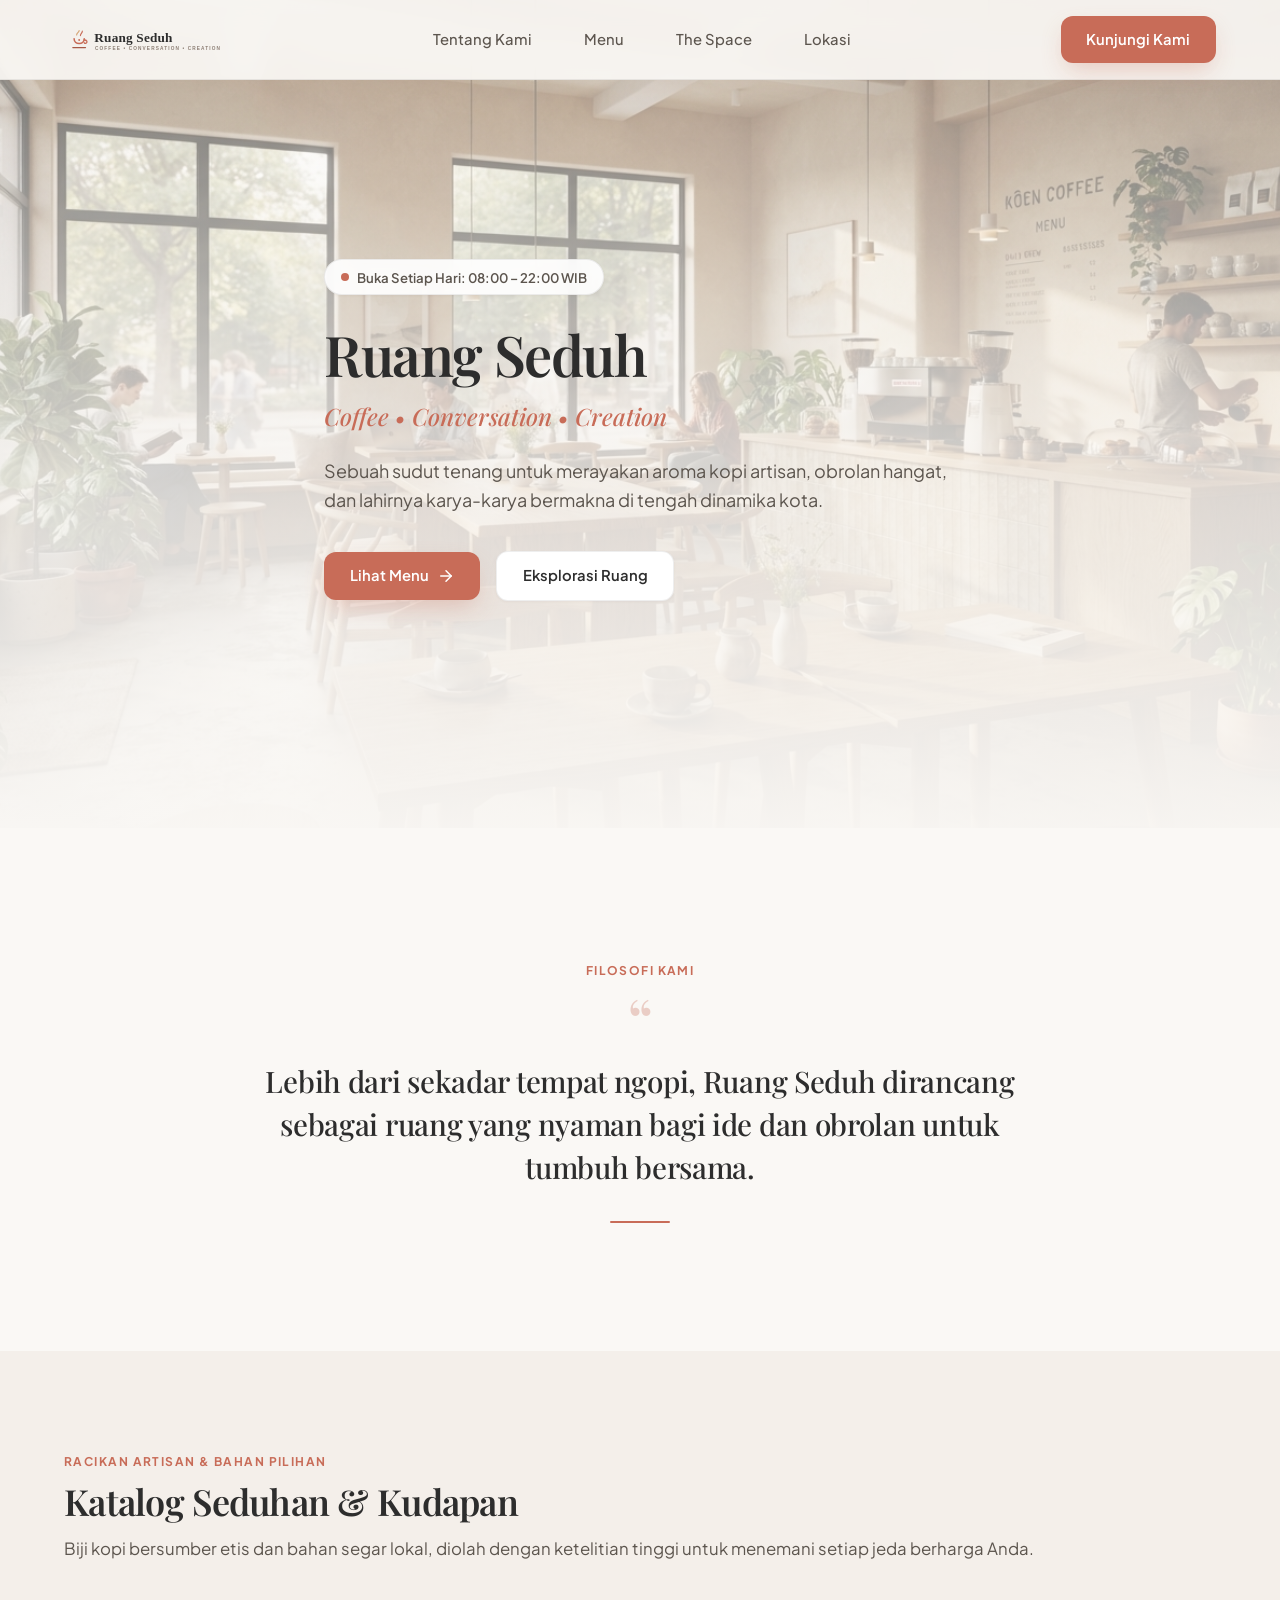
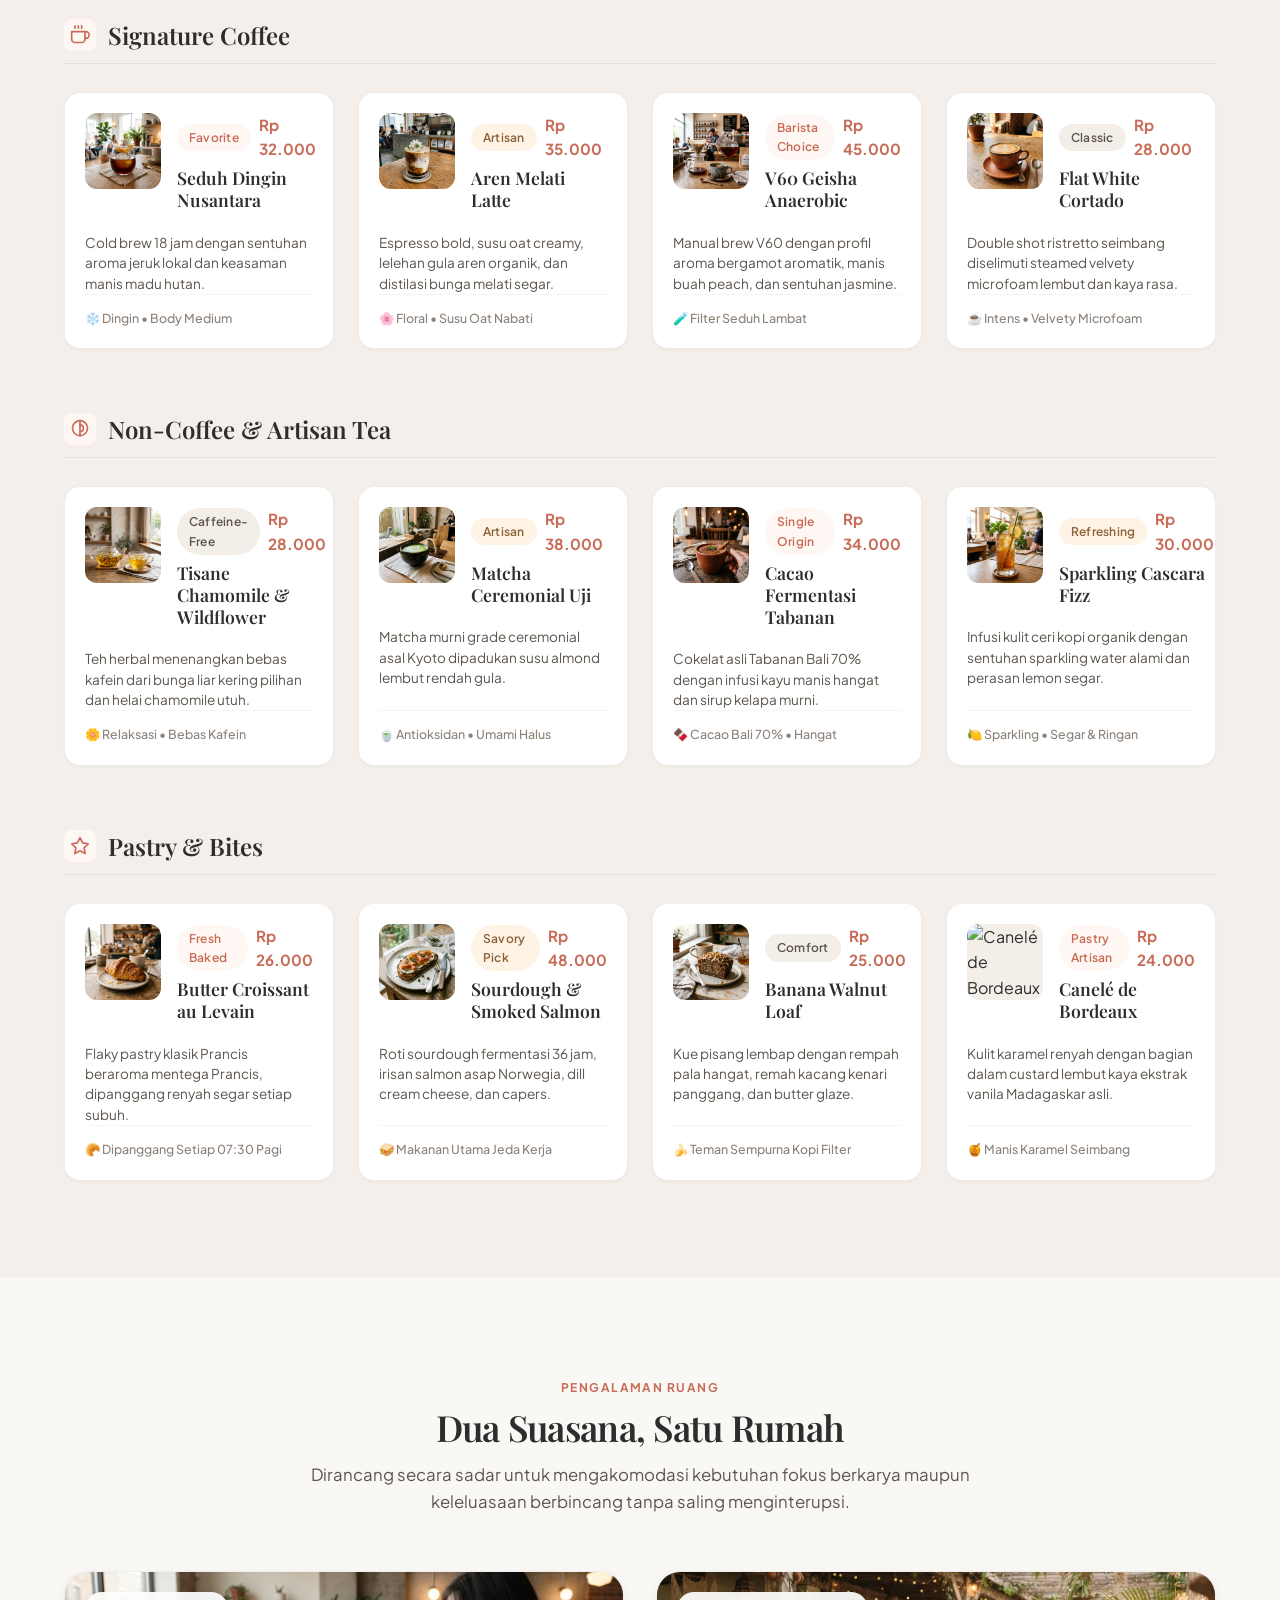
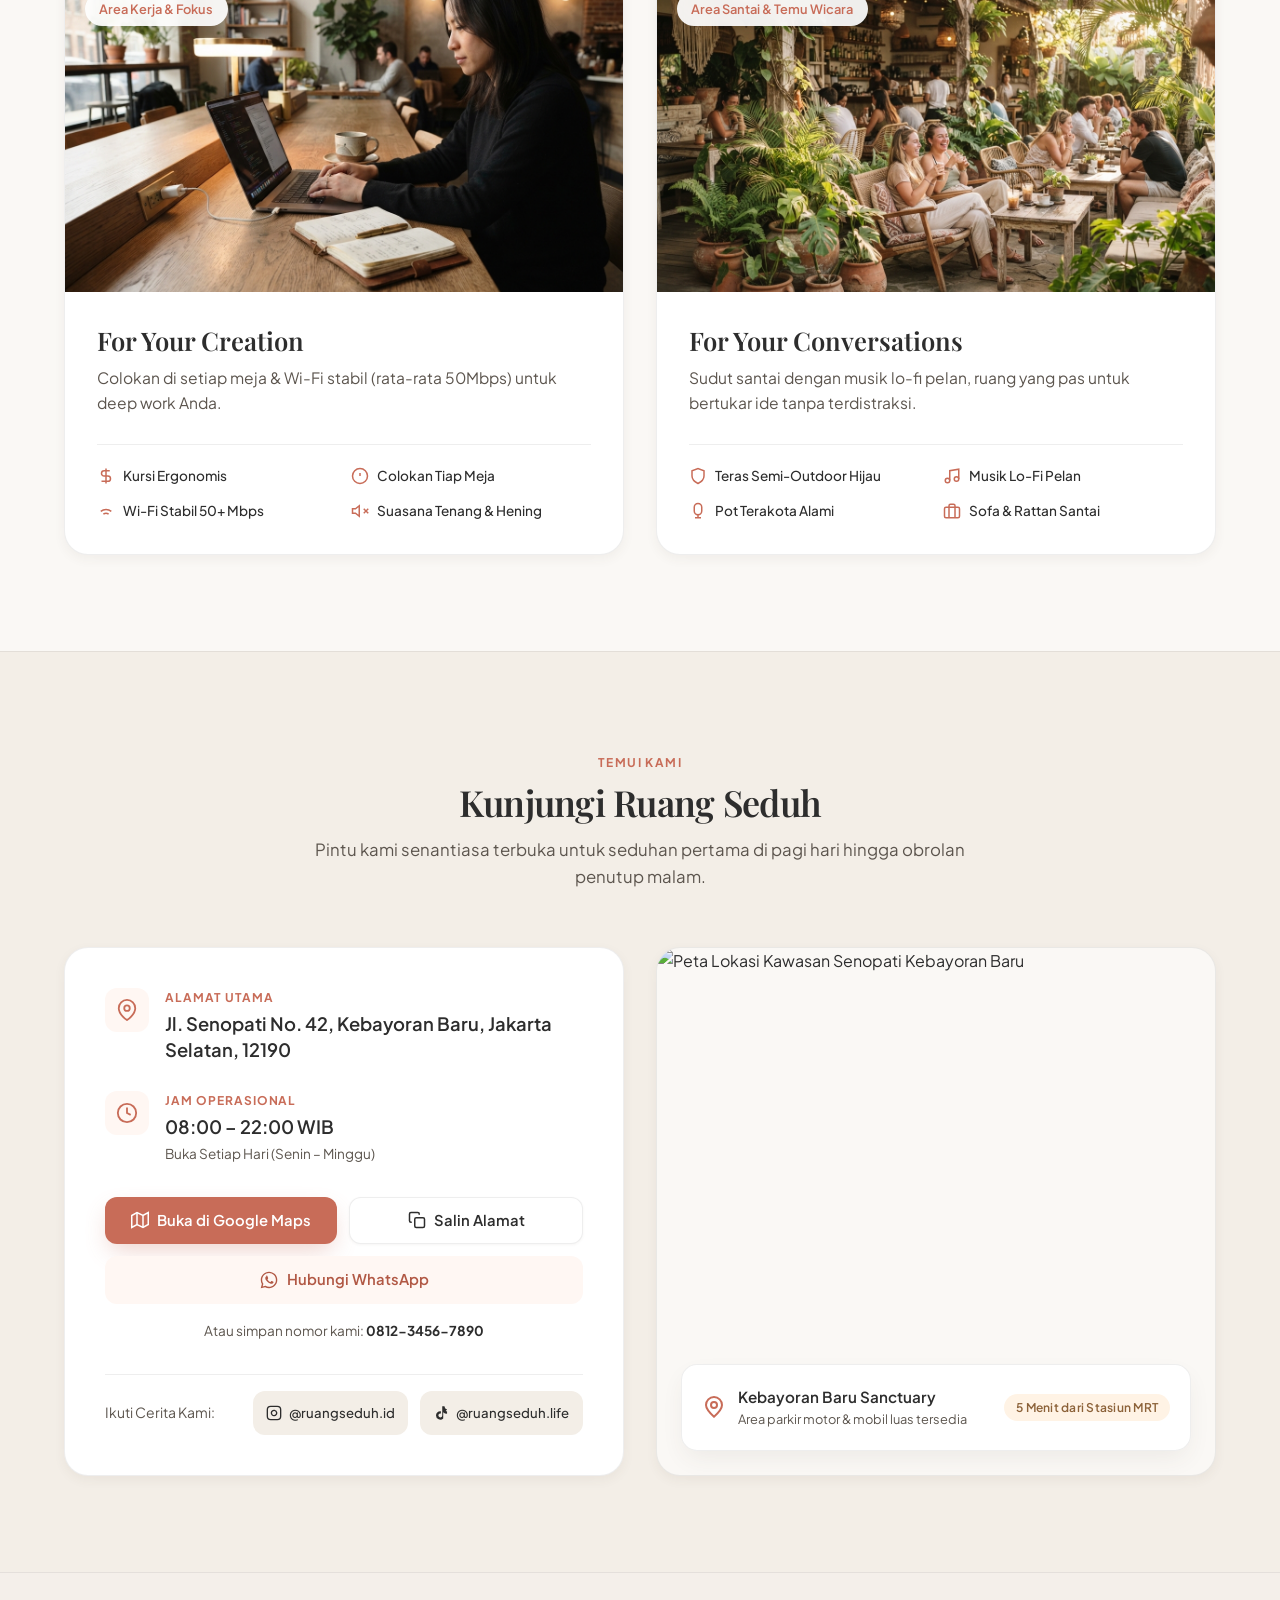
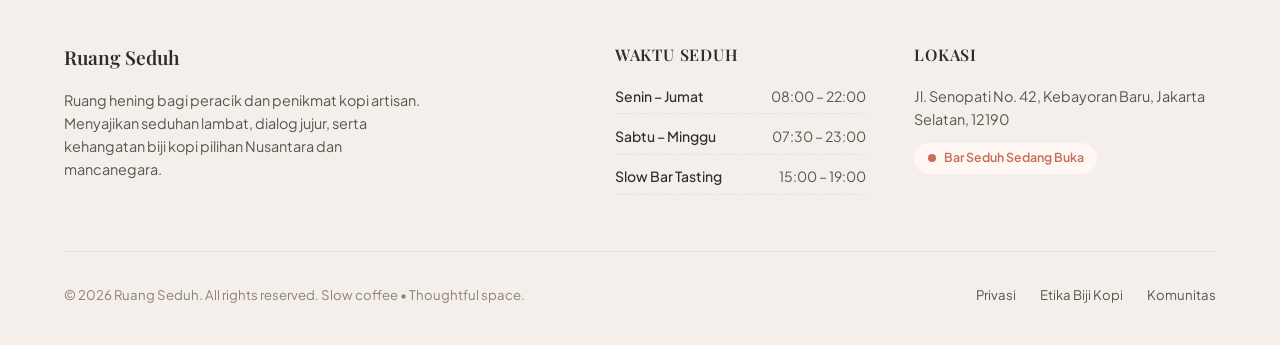
==== index.html @ a133e72d "feat: initial commit for Ruang Seduh landing page and design assets" ====
<!DOCTYPE html>
<html lang="id">
<head>
  <meta charset="UTF-8">
  <meta name="viewport" content="width=device-width, initial-scale=1.0">
  <title>Ruang Seduh — Coffee • Conversation • Creation</title>
  <meta name="description" content="Ruang Seduh — Sebuah sudut tenang di Senopati untuk merayakan aroma kopi artisan, obrolan hangat, dan lahirnya karya-karya bermakna.">
  
  <!-- Favicon / Brand Icon -->
  <link rel="icon" type="image/svg+xml" href="assets/images/logo.svg">

  <!-- Google Fonts: Playfair Display (Serif) & Plus Jakarta Sans (Sans-Serif) -->
  <link rel="preconnect" href="https://fonts.googleapis.com">
  <link rel="preconnect" href="https://fonts.gstatic.com" crossorigin>
  <link href="https://fonts.googleapis.com/css2?family=Playfair+Display:ital,wght@0,500;0,600;0,700;1,400;1,500&family=Plus+Jakarta+Sans:wght@400;500;600;700&display=swap" rel="stylesheet">

  <!-- Stylesheet -->
  <link rel="stylesheet" href="assets/css/style.css">
</head>
<body>

  <!-- =========================================================
       1. Smart Navigation (Hide-on-Scroll Header)
       ========================================================= -->
  <header class="smart-header" id="smart-header">
    <div class="container header-container">
      
      <!-- Brand Logo -->
      <a href="#hero" class="brand-link" aria-label="Ruang Seduh Home">
        <img src="assets/images/logo.svg" alt="Ruang Seduh Logo" class="brand-logo-img">
      </a>

      <!-- Desktop Navigation Links -->
      <nav class="nav-desktop" aria-label="Navigasi Utama">
        <a href="#tentang-kami" class="nav-link">Tentang Kami</a>
        <a href="#menu" class="nav-link">Menu</a>
        <a href="#the-space" class="nav-link">The Space</a>
        <a href="#lokasi-kontak" class="nav-link">Lokasi</a>
      </nav>

      <!-- Header CTA & Mobile Hamburger -->
      <div class="header-actions">
        <a href="#lokasi-kontak" class="btn btn-primary header-cta">Kunjungi Kami</a>
        <button class="hamburger-btn" id="hamburger-btn" aria-label="Buka Menu Navigasi" aria-expanded="false">
          <svg class="hamburger-icon" viewBox="0 0 24 24" fill="none" stroke="currentColor" stroke-width="2" stroke-linecap="round">
            <line x1="3" y1="6" x2="21" y2="6"></line>
            <line x1="3" y1="12" x2="21" y2="12"></line>
            <line x1="3" y1="18" x2="21" y2="18"></line>
          </svg>
        </button>
      </div>

    </div>

    <!-- Mobile Drawer Menu -->
    <div class="mobile-nav-drawer" id="mobile-nav-drawer">
      <a href="#tentang-kami" class="mobile-nav-link">Tentang Kami</a>
      <a href="#menu" class="mobile-nav-link">Menu Kami</a>
      <a href="#the-space" class="mobile-nav-link">The Space</a>
      <a href="#lokasi-kontak" class="mobile-nav-link">Lokasi & Kontak</a>
      <div style="padding-top: 0.5rem;">
        <a href="#menu" class="btn btn-primary" style="width: 100%;">Lihat Menu</a>
      </div>
    </div>
  </header>

  <main>
    <!-- =========================================================
         2. Hero Section (Ken Burns Zoom Visual & Call to Action)
         ========================================================= -->
    <section class="hero-section" id="hero">
      <div class="hero-background-wrapper">
        <img src="assets/images/hero-bg.png" alt="Interior hangat Ruang Seduh dengan meja kayu oak dan sinar matahari" class="hero-background-img">
      </div>
      <div class="hero-overlay"></div>

      <div class="container hero-content fade-in-on-scroll">
        <!-- Floating Live Status Badge -->
        <div class="hero-badge">
          <span class="pulse-dot"></span>
          <span>Buka Setiap Hari: 08:00 – 22:00 WIB</span>
        </div>

        <h1 class="hero-headline">Ruang Seduh</h1>
        <p class="hero-tagline">Coffee • Conversation • Creation</p>
        <p class="hero-description">
          Sebuah sudut tenang untuk merayakan aroma kopi artisan, obrolan hangat, dan lahirnya karya-karya bermakna di tengah dinamika kota.
        </p>

        <div class="hero-actions">
          <a href="#menu" class="btn btn-primary">
            <span>Lihat Menu</span>
            <svg width="18" height="18" viewBox="0 0 24 24" fill="none" stroke="currentColor" stroke-width="2" stroke-linecap="round" stroke-linejoin="round">
              <line x1="5" y1="12" x2="19" y2="12"></line>
              <polyline points="12 5 19 12 12 19"></polyline>
            </svg>
          </a>
          <a href="#the-space" class="btn btn-secondary">Eksplorasi Ruang</a>
        </div>
      </div>
    </section>

    <!-- =========================================================
         3. About Us Section (Minimalist Editorial Statement)
         ========================================================= -->
    <section class="section about-section" id="tentang-kami">
      <div class="container">
        <div class="about-card fade-in-on-scroll">
          <span class="text-overline">Filosofi Kami</span>
          <div class="quote-mark">“</div>
          <blockquote class="about-quote">
            Lebih dari sekadar tempat ngopi, Ruang Seduh dirancang sebagai ruang yang nyaman bagi ide dan obrolan untuk tumbuh bersama.
          </blockquote>
          <div class="about-divider"></div>
        </div>
      </div>
    </section>

    <!-- =========================================================
         4. Our Menu Section (3 Categories, Grid, Rounded Thumbnails)
         ========================================================= -->
    <section class="section section-dim" id="menu">
      <div class="container">
        
        <div class="section-header fade-in-on-scroll">
          <span class="text-overline">Racikan Artisan & Bahan Pilihan</span>
          <h2 class="section-title">Katalog Seduhan & Kudapan</h2>
          <p class="section-desc">
            Biji kopi bersumber etis dan bahan segar lokal, diolah dengan ketelitian tinggi untuk menemani setiap jeda berharga Anda.
          </p>
        </div>

        <div class="menu-categories">
          
          <!-- Category 1: Signature Coffee -->
          <div class="menu-category-group fade-in-on-scroll">
            <div class="category-header">
              <div class="category-icon">
                <svg width="20" height="20" viewBox="0 0 24 24" fill="none" stroke="currentColor" stroke-width="2" stroke-linecap="round" stroke-linejoin="round">
                  <path d="M18 8h1a4 4 0 0 1 0 8h-1"></path>
                  <path d="M2 8h16v9a4 4 0 0 1-4 4H6a4 4 0 0 1-4-4V8z"></path>
                  <line x1="6" y1="1" x2="6" y2="4"></line>
                  <line x1="10" y1="1" x2="10" y2="4"></line>
                  <line x1="14" y1="1" x2="14" y2="4"></line>
                </svg>
              </div>
              <h3 class="category-title">Signature Coffee</h3>
            </div>

            <div class="menu-grid">
              <!-- Item 1 -->
              <article class="menu-card">
                <div>
                  <div class="menu-card-top">
                    <div class="menu-thumb-wrapper">
                      <img src="assets/images/menu/cold-brew.jpg" alt="Seduh Dingin Nusantara" class="menu-thumb" loading="lazy">
                    </div>
                    <div class="menu-card-info">
                      <div class="menu-card-meta">
                        <span class="badge badge-terracotta">Favorite</span>
                        <span class="menu-price">Rp 32.000</span>
                      </div>
                      <h4 class="menu-item-name">Seduh Dingin Nusantara</h4>
                    </div>
                  </div>
                  <p class="menu-item-desc">
                    Cold brew 18 jam dengan sentuhan aroma jeruk lokal dan keasaman manis madu hutan.
                  </p>
                </div>
                <div class="menu-card-footer">
                  <span>❄️ Dingin • Body Medium</span>
                </div>
              </article>

              <!-- Item 2 -->
              <article class="menu-card">
                <div>
                  <div class="menu-card-top">
                    <div class="menu-thumb-wrapper">
                      <img src="assets/images/menu/aren-latte.jpg" alt="Aren Melati Latte" class="menu-thumb" loading="lazy">
                    </div>
                    <div class="menu-card-info">
                      <div class="menu-card-meta">
                        <span class="badge badge-amber">Artisan</span>
                        <span class="menu-price">Rp 35.000</span>
                      </div>
                      <h4 class="menu-item-name">Aren Melati Latte</h4>
                    </div>
                  </div>
                  <p class="menu-item-desc">
                    Espresso bold, susu oat creamy, lelehan gula aren organik, dan distilasi bunga melati segar.
                  </p>
                </div>
                <div class="menu-card-footer">
                  <span>🌸 Floral • Susu Oat Nabati</span>
                </div>
              </article>

              <!-- Item 3 -->
              <article class="menu-card">
                <div>
                  <div class="menu-card-top">
                    <div class="menu-thumb-wrapper">
                      <img src="assets/images/menu/v60-geisha.jpg" alt="V60 Geisha Anaerobic" class="menu-thumb" loading="lazy">
                    </div>
                    <div class="menu-card-info">
                      <div class="menu-card-meta">
                        <span class="badge badge-terracotta">Barista Choice</span>
                        <span class="menu-price">Rp 45.000</span>
                      </div>
                      <h4 class="menu-item-name">V60 Geisha Anaerobic</h4>
                    </div>
                  </div>
                  <p class="menu-item-desc">
                    Manual brew V60 dengan profil aroma bergamot aromatik, manis buah peach, dan sentuhan jasmine.
                  </p>
                </div>
                <div class="menu-card-footer">
                  <span>🧪 Filter Seduh Lambat</span>
                </div>
              </article>

              <!-- Item 4 -->
              <article class="menu-card">
                <div>
                  <div class="menu-card-top">
                    <div class="menu-thumb-wrapper">
                      <img src="assets/images/menu/flat-white.jpg" alt="Flat White Cortado" class="menu-thumb" loading="lazy">
                    </div>
                    <div class="menu-card-info">
                      <div class="menu-card-meta">
                        <span class="badge badge-neutral">Classic</span>
                        <span class="menu-price">Rp 28.000</span>
                      </div>
                      <h4 class="menu-item-name">Flat White Cortado</h4>
                    </div>
                  </div>
                  <p class="menu-item-desc">
                    Double shot ristretto seimbang diselimuti steamed velvety microfoam lembut dan kaya rasa.
                  </p>
                </div>
                <div class="menu-card-footer">
                  <span>☕ Intens • Velvety Microfoam</span>
                </div>
              </article>
            </div>
          </div>

          <!-- Category 2: Non-Coffee & Artisan Tea -->
          <div class="menu-category-group fade-in-on-scroll">
            <div class="category-header">
              <div class="category-icon">
                <svg width="20" height="20" viewBox="0 0 24 24" fill="none" stroke="currentColor" stroke-width="2" stroke-linecap="round" stroke-linejoin="round">
                  <path d="M12 2a9 9 0 0 1 9 9c0 4.97-4.03 9-9 9a9 9 0 0 1-9-9c0-4.97 4.03-9 9-9z"></path>
                  <path d="M12 2v18"></path>
                  <path d="M12 7c2.5 0 4 1.5 4 4s-1.5 4-4 4"></path>
                </svg>
              </div>
              <h3 class="category-title">Non-Coffee &amp; Artisan Tea</h3>
            </div>

            <div class="menu-grid">
              <!-- Item 1 -->
              <article class="menu-card">
                <div>
                  <div class="menu-card-top">
                    <div class="menu-thumb-wrapper">
                      <img src="assets/images/menu/chamomile-tea.jpg" alt="Tisane Chamomile & Wildflower" class="menu-thumb" loading="lazy">
                    </div>
                    <div class="menu-card-info">
                      <div class="menu-card-meta">
                        <span class="badge badge-neutral">Caffeine-Free</span>
                        <span class="menu-price">Rp 28.000</span>
                      </div>
                      <h4 class="menu-item-name">Tisane Chamomile &amp; Wildflower</h4>
                    </div>
                  </div>
                  <p class="menu-item-desc">
                    Teh herbal menenangkan bebas kafein dari bunga liar kering pilihan dan helai chamomile utuh.
                  </p>
                </div>
                <div class="menu-card-footer">
                  <span>🌼 Relaksasi • Bebas Kafein</span>
                </div>
              </article>

              <!-- Item 2 -->
              <article class="menu-card">
                <div>
                  <div class="menu-card-top">
                    <div class="menu-thumb-wrapper">
                      <img src="assets/images/menu/matcha-uji.jpg" alt="Matcha Ceremonial Uji" class="menu-thumb" loading="lazy">
                    </div>
                    <div class="menu-card-info">
                      <div class="menu-card-meta">
                        <span class="badge badge-amber">Artisan</span>
                        <span class="menu-price">Rp 38.000</span>
                      </div>
                      <h4 class="menu-item-name">Matcha Ceremonial Uji</h4>
                    </div>
                  </div>
                  <p class="menu-item-desc">
                    Matcha murni grade ceremonial asal Kyoto dipadukan susu almond lembut rendah gula.
                  </p>
                </div>
                <div class="menu-card-footer">
                  <span>🍵 Antioksidan • Umami Halus</span>
                </div>
              </article>

              <!-- Item 3 -->
              <article class="menu-card">
                <div>
                  <div class="menu-card-top">
                    <div class="menu-thumb-wrapper">
                      <img src="assets/images/menu/cacao-tabanan.jpg" alt="Cacao Fermentasi Tabanan" class="menu-thumb" loading="lazy">
                    </div>
                    <div class="menu-card-info">
                      <div class="menu-card-meta">
                        <span class="badge badge-terracotta">Single Origin</span>
                        <span class="menu-price">Rp 34.000</span>
                      </div>
                      <h4 class="menu-item-name">Cacao Fermentasi Tabanan</h4>
                    </div>
                  </div>
                  <p class="menu-item-desc">
                    Cokelat asli Tabanan Bali 70% dengan infusi kayu manis hangat dan sirup kelapa murni.
                  </p>
                </div>
                <div class="menu-card-footer">
                  <span>🍫 Cacao Bali 70% • Hangat</span>
                </div>
              </article>

              <!-- Item 4 -->
              <article class="menu-card">
                <div>
                  <div class="menu-card-top">
                    <div class="menu-thumb-wrapper">
                      <img src="assets/images/menu/cascara-fizz.jpg" alt="Sparkling Cascara Fizz" class="menu-thumb" loading="lazy">
                    </div>
                    <div class="menu-card-info">
                      <div class="menu-card-meta">
                        <span class="badge badge-amber">Refreshing</span>
                        <span class="menu-price">Rp 30.000</span>
                      </div>
                      <h4 class="menu-item-name">Sparkling Cascara Fizz</h4>
                    </div>
                  </div>
                  <p class="menu-item-desc">
                    Infusi kulit ceri kopi organik dengan sentuhan sparkling water alami dan perasan lemon segar.
                  </p>
                </div>
                <div class="menu-card-footer">
                  <span>🍋 Sparkling • Segar & Ringan</span>
                </div>
              </article>
            </div>
          </div>

          <!-- Category 3: Pastry & Bites -->
          <div class="menu-category-group fade-in-on-scroll">
            <div class="category-header">
              <div class="category-icon">
                <svg width="20" height="20" viewBox="0 0 24 24" fill="none" stroke="currentColor" stroke-width="2" stroke-linecap="round" stroke-linejoin="round">
                  <path d="M12 2l3.09 6.26L22 9.27l-5 4.87 1.18 6.88L12 17.77l-6.18 3.25L7 14.14 2 9.27l6.91-1.01L12 2z"></path>
                </svg>
              </div>
              <h3 class="category-title">Pastry &amp; Bites</h3>
            </div>

            <div class="menu-grid">
              <!-- Item 1 -->
              <article class="menu-card">
                <div>
                  <div class="menu-card-top">
                    <div class="menu-thumb-wrapper">
                      <img src="assets/images/menu/croissant.jpg" alt="Butter Croissant au Levain" class="menu-thumb" loading="lazy">
                    </div>
                    <div class="menu-card-info">
                      <div class="menu-card-meta">
                        <span class="badge badge-terracotta">Fresh Baked</span>
                        <span class="menu-price">Rp 26.000</span>
                      </div>
                      <h4 class="menu-item-name">Butter Croissant au Levain</h4>
                    </div>
                  </div>
                  <p class="menu-item-desc">
                    Flaky pastry klasik Prancis beraroma mentega Prancis, dipanggang renyah segar setiap subuh.
                  </p>
                </div>
                <div class="menu-card-footer">
                  <span>🥐 Dipanggang Setiap 07:30 Pagi</span>
                </div>
              </article>

              <!-- Item 2 -->
              <article class="menu-card">
                <div>
                  <div class="menu-card-top">
                    <div class="menu-thumb-wrapper">
                      <img src="assets/images/menu/sourdough-salmon.jpg" alt="Sourdough & Smoked Salmon" class="menu-thumb" loading="lazy">
                    </div>
                    <div class="menu-card-info">
                      <div class="menu-card-meta">
                        <span class="badge badge-amber">Savory Pick</span>
                        <span class="menu-price">Rp 48.000</span>
                      </div>
                      <h4 class="menu-item-name">Sourdough &amp; Smoked Salmon</h4>
                    </div>
                  </div>
                  <p class="menu-item-desc">
                    Roti sourdough fermentasi 36 jam, irisan salmon asap Norwegia, dill cream cheese, dan capers.
                  </p>
                </div>
                <div class="menu-card-footer">
                  <span>🥪 Makanan Utama Jeda Kerja</span>
                </div>
              </article>

              <!-- Item 3 -->
              <article class="menu-card">
                <div>
                  <div class="menu-card-top">
                    <div class="menu-thumb-wrapper">
                      <img src="assets/images/menu/banana-loaf.jpg" alt="Banana Walnut Loaf" class="menu-thumb" loading="lazy">
                    </div>
                    <div class="menu-card-info">
                      <div class="menu-card-meta">
                        <span class="badge badge-neutral">Comfort</span>
                        <span class="menu-price">Rp 25.000</span>
                      </div>
                      <h4 class="menu-item-name">Banana Walnut Loaf</h4>
                    </div>
                  </div>
                  <p class="menu-item-desc">
                    Kue pisang lembap dengan rempah pala hangat, remah kacang kenari panggang, dan butter glaze.
                  </p>
                </div>
                <div class="menu-card-footer">
                  <span>🍌 Teman Sempurna Kopi Filter</span>
                </div>
              </article>

              <!-- Item 4 (Internet image via link as instructed) -->
              <article class="menu-card">
                <div>
                  <div class="menu-card-top">
                    <div class="menu-thumb-wrapper">
                      <img src="https://images.unsplash.com/photo-1509440159596-0249088772ff?auto=format&fit=crop&w=300&q=80" alt="Canelé de Bordeaux" class="menu-thumb" loading="lazy">
                    </div>
                    <div class="menu-card-info">
                      <div class="menu-card-meta">
                        <span class="badge badge-terracotta">Pastry Artisan</span>
                        <span class="menu-price">Rp 24.000</span>
                      </div>
                      <h4 class="menu-item-name">Canelé de Bordeaux</h4>
                    </div>
                  </div>
                  <p class="menu-item-desc">
                    Kulit karamel renyah dengan bagian dalam custard lembut kaya ekstrak vanila Madagaskar asli.
                  </p>
                </div>
                <div class="menu-card-footer">
                  <span>🍯 Manis Karamel Seimbang</span>
                </div>
              </article>
            </div>
          </div>

        </div>
      </div>
    </section>

    <!-- =========================================================
         5. The Space Section (2-Column Experience Grid)
         ========================================================= -->
    <section class="section" id="the-space">
      <div class="container">
        
        <div class="section-header text-center fade-in-on-scroll">
          <span class="text-overline">Pengalaman Ruang</span>
          <h2 class="section-title">Dua Suasana, Satu Rumah</h2>
          <p class="section-desc">
            Dirancang secara sadar untuk mengakomodasi kebutuhan fokus berkarya maupun keleluasaan berbincang tanpa saling menginterupsi.
          </p>
        </div>

        <div class="space-grid">
          
          <!-- Column 1: For Your Creation -->
          <article class="space-card fade-in-on-scroll">
            <div class="space-image-wrapper">
              <img src="assets/images/space-creation.png" alt="Area kerja tenang Ruang Seduh dengan meja kayu oak dan colokan listrik" class="space-img" loading="lazy">
              <span class="space-badge">Area Kerja &amp; Fokus</span>
            </div>
            <div class="space-body">
              <div>
                <h3 class="space-title">For Your Creation</h3>
                <p class="space-text">
                  Colokan di setiap meja &amp; Wi-Fi stabil (rata-rata 50Mbps) untuk deep work Anda.
                </p>
              </div>
              <div class="space-features">
                <div class="feature-item">
                  <svg class="feature-icon" width="18" height="18" viewBox="0 0 24 24" fill="none" stroke="currentColor" stroke-width="2">
                    <path d="M12 2v20M17 5H9.5a3.5 3.5 0 0 0 0 7h5a3.5 3.5 0 0 1 0 7H6"></path>
                  </svg>
                  <span>Kursi Ergonomis</span>
                </div>
                <div class="feature-item">
                  <svg class="feature-icon" width="18" height="18" viewBox="0 0 24 24" fill="none" stroke="currentColor" stroke-width="2">
                    <circle cx="12" cy="12" r="10"></circle>
                    <line x1="12" y1="8" x2="12" y2="12"></line>
                    <line x1="12" y1="16" x2="12.01" y2="16"></line>
                  </svg>
                  <span>Colokan Tiap Meja</span>
                </div>
                <div class="feature-item">
                  <svg class="feature-icon" width="18" height="18" viewBox="0 0 24 24" fill="none" stroke="currentColor" stroke-width="2">
                    <path d="M5 12.55a11 11 0 0 1 14.08 0"></path>
                    <path d="M8.53 16.11a6 6 0 0 1 6.95 0"></path>
                    <line x1="12" y1="20" x2="12.01" y2="20"></line>
                  </svg>
                  <span>Wi-Fi Stabil 50+ Mbps</span>
                </div>
                <div class="feature-item">
                  <svg class="feature-icon" width="18" height="18" viewBox="0 0 24 24" fill="none" stroke="currentColor" stroke-width="2">
                    <polygon points="11 5 6 9 2 9 2 15 6 15 11 19 11 5"></polygon>
                    <line x1="23" y1="9" x2="17" y2="15"></line>
                    <line x1="17" y1="9" x2="23" y2="15"></line>
                  </svg>
                  <span>Suasana Tenang &amp; Hening</span>
                </div>
              </div>
            </div>
          </article>

          <!-- Column 2: For Your Conversations -->
          <article class="space-card fade-in-on-scroll">
            <div class="space-image-wrapper">
              <img src="assets/images/space-conversation.png" alt="Teras semi-outdoor dengan tanaman tropis dan pot terakota" class="space-img" loading="lazy">
              <span class="space-badge">Area Santai &amp; Temu Wicara</span>
            </div>
            <div class="space-body">
              <div>
                <h3 class="space-title">For Your Conversations</h3>
                <p class="space-text">
                  Sudut santai dengan musik lo-fi pelan, ruang yang pas untuk bertukar ide tanpa terdistraksi.
                </p>
              </div>
              <div class="space-features">
                <div class="feature-item">
                  <svg class="feature-icon" width="18" height="18" viewBox="0 0 24 24" fill="none" stroke="currentColor" stroke-width="2">
                    <path d="M12 22s8-4 8-10V5l-8-3-8 3v7c0 6 8 10 8 10z"></path>
                  </svg>
                  <span>Teras Semi-Outdoor Hijau</span>
                </div>
                <div class="feature-item">
                  <svg class="feature-icon" width="18" height="18" viewBox="0 0 24 24" fill="none" stroke="currentColor" stroke-width="2">
                    <path d="M9 18V5l12-2v13"></path>
                    <circle cx="6" cy="18" r="3"></circle>
                    <circle cx="18" cy="16" r="3"></circle>
                  </svg>
                  <span>Musik Lo-Fi Pelan</span>
                </div>
                <div class="feature-item">
                  <svg class="feature-icon" width="18" height="18" viewBox="0 0 24 24" fill="none" stroke="currentColor" stroke-width="2">
                    <path d="M12 2a5 5 0 0 1 5 5v5a5 5 0 0 1-10 0V7a5 5 0 0 1 5-5z"></path>
                    <line x1="8" y1="21" x2="16" y2="21"></line>
                    <line x1="12" y1="17" x2="12" y2="21"></line>
                  </svg>
                  <span>Pot Terakota Alami</span>
                </div>
                <div class="feature-item">
                  <svg class="feature-icon" width="18" height="18" viewBox="0 0 24 24" fill="none" stroke="currentColor" stroke-width="2">
                    <rect x="2" y="7" width="20" height="14" rx="2" ry="2"></rect>
                    <path d="M16 21V5a2 2 0 0 0-2-2h-4a2 2 0 0 0-2 2v16"></path>
                  </svg>
                  <span>Sofa &amp; Rattan Santai</span>
                </div>
              </div>
            </div>
          </article>

        </div>
      </div>
    </section>

    <!-- =========================================================
         6. Footer: Location & Contact Section (#lokasi-kontak)
         ========================================================= -->
    <section class="section location-section" id="lokasi-kontak">
      <div class="container">
        
        <div class="section-header text-center fade-in-on-scroll">
          <span class="text-overline">Temui Kami</span>
          <h2 class="section-title">Kunjungi Ruang Seduh</h2>
          <p class="section-desc">
            Pintu kami senantiasa terbuka untuk seduhan pertama di pagi hari hingga obrolan penutup malam.
          </p>
        </div>

        <div class="location-grid fade-in-on-scroll">
          
          <!-- Information & Interactive Action Buttons Card -->
          <div class="info-card">
            
            <div class="info-details">
              <!-- Address -->
              <div class="info-row">
                <div class="info-icon-box">
                  <svg width="22" height="22" viewBox="0 0 24 24" fill="none" stroke="currentColor" stroke-width="2">
                    <path d="M21 10c0 7-9 13-9 13s-9-6-9-13a9 9 0 0 1 18 0z"></path>
                    <circle cx="12" cy="10" r="3"></circle>
                  </svg>
                </div>
                <div>
                  <p class="info-label">Alamat Utama</p>
                  <p class="info-value-title" id="store-address">
                    Jl. Senopati No. 42, Kebayoran Baru, Jakarta Selatan, 12190
                  </p>
                </div>
              </div>

              <!-- Opening Hours -->
              <div class="info-row">
                <div class="info-icon-box">
                  <svg width="22" height="22" viewBox="0 0 24 24" fill="none" stroke="currentColor" stroke-width="2">
                    <circle cx="12" cy="12" r="10"></circle>
                    <polyline points="12 6 12 12 16 14"></polyline>
                  </svg>
                </div>
                <div>
                  <p class="info-label">Jam Operasional</p>
                  <p class="info-value-title">08:00 – 22:00 WIB</p>
                  <p style="font-size: 0.85rem; color: var(--text-muted); margin-top: 0.2rem;">Buka Setiap Hari (Senin – Minggu)</p>
                </div>
              </div>
            </div>

            <!-- Action Buttons Required by PRD -->
            <div class="info-actions">
              <div class="actions-row">
                <!-- Button 1: Buka di Google Maps -->
                <a href="https://maps.google.com/?q=Jl.+Senopati+No.+42,+Kebayoran+Baru,+Jakarta+Selatan" target="_blank" rel="noopener noreferrer" class="btn btn-primary" id="btn-google-maps">
                  <svg width="18" height="18" viewBox="0 0 24 24" fill="none" stroke="currentColor" stroke-width="2">
                    <polygon points="1 6 1 22 8 18 16 22 23 18 23 2 16 6 8 2 1 6"></polygon>
                    <line x1="8" y1="2" x2="8" y2="18"></line>
                    <line x1="16" y1="6" x2="16" y2="22"></line>
                  </svg>
                  <span>Buka di Google Maps</span>
                </a>

                <!-- Button 3: Salin Alamat with Toast -->
                <button type="button" class="btn btn-secondary" id="btn-copy-address">
                  <svg width="18" height="18" viewBox="0 0 24 24" fill="none" stroke="currentColor" stroke-width="2">
                    <rect x="9" y="9" width="13" height="13" rx="2" ry="2"></rect>
                    <path d="M5 15H4a2 2 0 0 1-2-2V4a2 2 0 0 1 2-2h9a2 2 0 0 1 2 2v1"></path>
                  </svg>
                  <span>Salin Alamat</span>
                </button>
              </div>

              <!-- Button 2: Hubungi WhatsApp -->
              <a href="https://wa.me/6281234567890?text=Halo%20Ruang%20Seduh,%20saya%20ingin%20bertanya%20seputar%20tempat%20dan%20menu" target="_blank" rel="noopener noreferrer" class="btn btn-soft" id="btn-whatsapp">
                <svg width="20" height="20" viewBox="0 0 24 24" fill="currentColor">
                  <path d="M12.04 2C6.58 2 2.13 6.45 2.13 11.91C2.13 13.66 2.59 15.36 3.45 16.86L2.05 22L7.3 20.62C8.75 21.41 10.38 21.83 12.04 21.83C17.5 21.83 21.95 17.38 21.95 11.92C21.95 9.27 20.92 6.78 19.05 4.91C17.18 3.03 14.69 2 12.04 2M12.05 3.67C14.25 3.67 16.31 4.53 17.87 6.09C19.42 7.65 20.28 9.72 20.28 11.92C20.28 16.46 16.58 20.15 12.04 20.15C10.56 20.15 9.11 19.76 7.85 19L7.55 18.83L4.43 19.65L5.26 16.61L5.06 16.29C4.24 15 3.8 13.47 3.8 11.91C3.81 7.37 7.5 3.67 12.05 3.67M9.06 7.42C8.9 7.42 8.64 7.48 8.42 7.72C8.2 7.96 7.57 8.55 7.57 9.75C7.57 10.95 8.44 12.11 8.57 12.28C8.7 12.45 10.29 14.9 12.72 15.95C13.3 16.2 13.75 16.35 14.1 16.46C14.68 16.65 15.22 16.62 15.64 16.56C16.11 16.49 17.08 15.97 17.28 15.4C17.48 14.83 17.48 14.34 17.42 14.24C17.36 14.14 17.2 14.08 16.96 13.96C16.72 13.84 15.54 13.26 15.32 13.18C15.1 13.1 14.94 13.06 14.78 13.3C14.62 13.54 14.16 14.08 14.02 14.24C13.88 14.4 13.74 14.42 13.5 14.3C13.26 14.18 12.49 13.93 11.57 13.11C10.85 12.47 10.37 11.68 10.23 11.44C10.09 11.2 10.21 11.07 10.33 10.95C10.44 10.84 10.58 10.66 10.72 10.5C10.86 10.34 10.9 10.22 11 10.02C11.1 9.82 11.04 9.65 10.96 9.53C10.88 9.41 10.26 7.89 10 7.27C9.75 6.67 9.5 6.75 9.32 6.74C9.15 6.73 8.95 6.73 8.75 6.73L9.06 7.42Z"/>
                </svg>
                <span>Hubungi WhatsApp</span>
              </a>

              <!-- Fallback Selectable Text Required by PRD -->
              <p class="fallback-text">
                Atau simpan nomor kami: <span class="fallback-number">0812-3456-7890</span>
              </p>
            </div>

            <!-- Social Media Links (Instagram & TikTok) -->
            <div class="social-links-row">
              <span class="social-label">Ikuti Cerita Kami:</span>
              <div class="social-buttons">
                <!-- Instagram -->
                <a href="https://instagram.com/ruangseduh.id" target="_blank" rel="noopener noreferrer" class="social-btn" aria-label="Instagram Ruang Seduh">
                  <svg width="16" height="16" viewBox="0 0 24 24" fill="none" stroke="currentColor" stroke-width="2">
                    <rect x="2" y="2" width="20" height="20" rx="5" ry="5"></rect>
                    <path d="M16 11.37A4 4 0 1 1 12.63 8 4 4 0 0 1 16 11.37z"></path>
                    <line x1="17.5" y1="6.5" x2="17.51" y2="6.5"></line>
                  </svg>
                  <span>@ruangseduh.id</span>
                </a>

                <!-- TikTok -->
                <a href="https://tiktok.com/@ruangseduh.life" target="_blank" rel="noopener noreferrer" class="social-btn" aria-label="TikTok Ruang Seduh">
                  <svg width="16" height="16" viewBox="0 0 24 24" fill="currentColor">
                    <path d="M19.59 6.69a4.83 4.83 0 0 1-3.77-4.25V2h-3.45v13.67a2.89 2.89 0 0 1-5.2 1.74 2.89 2.89 0 0 1 2.31-4.64c.29 0 .58.04.86.11V9.4a6.33 6.33 0 0 0-1-.08A6.34 6.34 0 0 0 3 15.66a6.34 6.34 0 0 0 10.82 4.47V10.8a8.28 8.28 0 0 0 5.77 2.29V9.64a4.84 4.84 0 0 1-2-.52z"/>
                  </svg>
                  <span>@ruangseduh.life</span>
                </a>
              </div>
            </div>

          </div>

          <!-- Visual Map Location Preview Card -->
          <div class="map-visual-card">
            <!-- Aesthetic Map Visual via Internet Link -->
            <img src="https://images.unsplash.com/photo-1524661135-423995f22d0b?auto=format&fit=crop&w=900&q=80" alt="Peta Lokasi Kawasan Senopati Kebayoran Baru" class="map-img" loading="lazy">
            <div class="map-info-floating">
              <div style="display: flex; align-items: center; gap: 0.75rem;">
                <div style="color: var(--color-terracotta);">
                  <svg width="24" height="24" viewBox="0 0 24 24" fill="none" stroke="currentColor" stroke-width="2">
                    <circle cx="12" cy="10" r="3"></circle>
                    <path d="M12 21.7C17.3 17 20 13 20 10a8 8 0 1 0-16 0c0 3 2.7 6.9 8 11.7z"></path>
                  </svg>
                </div>
                <div>
                  <p style="font-weight: 600; font-size: 0.95rem; color: var(--text-main);">Kebayoran Baru Sanctuary</p>
                  <p style="font-size: 0.8rem; color: var(--text-muted);">Area parkir motor &amp; mobil luas tersedia</p>
                </div>
              </div>
              <span class="badge badge-amber">5 Menit dari Stasiun MRT</span>
            </div>
          </div>

        </div>
      </div>
    </section>
  </main>

  <!-- =========================================================
       7. Site Footer
       ========================================================= -->
  <footer class="site-footer">
    <div class="container">
      <div class="footer-grid">
        
        <!-- Brand & Description -->
        <div>
          <h3 class="footer-col-title font-serif">Ruang Seduh</h3>
          <p class="footer-text">
            Ruang hening bagi peracik dan penikmat kopi artisan. Menyajikan seduhan lambat, dialog jujur, serta kehangatan biji kopi pilihan Nusantara dan mancanegara.
          </p>
        </div>

        <!-- Schedule -->
        <div>
          <h4 class="footer-col-title" style="font-size: 1rem; text-transform: uppercase; letter-spacing: 0.05em; color: var(--text-main);">Waktu Seduh</h4>
          <ul class="schedule-list">
            <li class="schedule-item">
              <span class="schedule-day">Senin – Jumat</span>
              <span>08:00 – 22:00</span>
            </li>
            <li class="schedule-item">
              <span class="schedule-day">Sabtu – Minggu</span>
              <span>07:30 – 23:00</span>
            </li>
            <li class="schedule-item">
              <span class="schedule-day">Slow Bar Tasting</span>
              <span>15:00 – 19:00</span>
            </li>
          </ul>
        </div>

        <!-- Space & Contact info -->
        <div>
          <h4 class="footer-col-title" style="font-size: 1rem; text-transform: uppercase; letter-spacing: 0.05em; color: var(--text-main);">Lokasi</h4>
          <p class="footer-text" style="margin-bottom: 0.75rem;">
            Jl. Senopati No. 42, Kebayoran Baru, Jakarta Selatan, 12190
          </p>
          <div style="display: inline-flex; align-items: center; gap: 0.5rem; padding: 0.35rem 0.85rem; border-radius: var(--radius-full); background-color: var(--color-terracotta-light); font-size: 0.775rem; font-weight: 600; color: var(--color-terracotta);">
            <span class="pulse-dot"></span>
            <span>Bar Seduh Sedang Buka</span>
          </div>
        </div>

      </div>

      <div class="footer-bottom">
        <p>© 2026 Ruang Seduh. All rights reserved. Slow coffee • Thoughtful space.</p>
        <div style="display: flex; gap: 1.5rem;">
          <a href="#" style="color: var(--text-muted);">Privasi</a>
          <a href="#" style="color: var(--text-muted);">Etika Biji Kopi</a>
          <a href="#" style="color: var(--text-muted);">Komunitas</a>
        </div>
      </div>
    </div>
  </footer>

  <!-- =========================================================
       8. Toast Notification for Copy Address
       ========================================================= -->
  <div class="toast-notification" id="copy-toast" role="alert" aria-live="polite">
    <svg class="toast-icon" viewBox="0 0 24 24" fill="none" stroke="currentColor" stroke-width="2.5" stroke-linecap="round" stroke-linejoin="round">
      <path d="M22 11.08V12a10 10 0 1 1-5.93-9.14"></path>
      <polyline points="22 4 12 14.01 9 11.01"></polyline>
    </svg>
    <span>Alamat tersalin!</span>
  </div>

  <!-- JavaScript -->
  <script src="assets/js/main.js"></script>
</body>
</html>
---- assets/css/style.css ----
/* ==========================================================================
   Ruang Seduh — Modern Artisanal Design System & Main Stylesheet
   Stack: Vanilla CSS, Semantic HTML5, Vanilla JavaScript
   Brand Identity: Warm Organic Minimalism (Playfair Display + Plus Jakarta Sans)
   ========================================================================== */

/* ---------------------------------------------------------
   1. CSS Custom Properties / Design Tokens
   --------------------------------------------------------- */
:root {
  /* Colors */
  --bg-canvas: #FAF8F5;              /* Warm Oat Beige */
  --bg-canvas-dim: #F4EFEA;          /* Deeper Oat Tone */
  --bg-surface: #FFFFFF;             /* Crisp Card Surface */
  --bg-surface-tint: #F3EEE7;        /* Well / Sub-container */
  --bg-surface-high: #EAE5DD;
  
  --color-terracotta: #C86C58;       /* Primary Accent */
  --color-terracotta-dark: #B15844;  /* Hover State */
  --color-terracotta-soft: #FFDAD3;  /* Tint */
  --color-terracotta-light: #FFF7F3; /* Blush Container */

  --color-amber: #D4A373;            /* Warm Highlight */
  --color-amber-dark: #8C6239;
  
  --text-main: #2D2D2D;              /* Slate Charcoal (NO pure black) */
  --text-muted: #5C554E;             /* Body Charcoal */
  --text-light: #8C827A;             /* Caption / Placeholder */
  --text-on-terracotta: #FFFFFF;     /* Contrast Text */

  --border-subtle: rgba(45, 45, 45, 0.08);
  --border-focus: rgba(200, 108, 88, 0.4);

  /* Typography */
  --font-serif: 'Playfair Display', Georgia, serif;
  --font-sans: 'Plus Jakarta Sans', -apple-system, BlinkMacSystemFont, 'Segoe UI', Roboto, sans-serif;

  /* Elevation Shadows */
  --shadow-xs: 0 1px 3px rgba(78, 62, 48, 0.05);
  --shadow-sm: 0 4px 12px rgba(78, 62, 48, 0.06);
  --shadow-md: 0 10px 25px -4px rgba(78, 62, 48, 0.08);
  --shadow-lg: 0 18px 40px -8px rgba(78, 62, 48, 0.12);
  --shadow-terracotta: 0 10px 24px -5px rgba(200, 108, 88, 0.32);

  /* Geometry Radii */
  --radius-sm: 8px;
  --radius-md: 12px;
  --radius-lg: 16px;
  --radius-xl: 24px;
  --radius-full: 9999px;

  /* Layout */
  --container-max: 1200px;
  --header-height: 80px;
  --tap-target: 44px;

  /* Transitions */
  --transition-fast: 160ms cubic-bezier(0.4, 0, 0.2, 1);
  --transition-normal: 280ms cubic-bezier(0.4, 0, 0.2, 1);
  --transition-slow: 500ms cubic-bezier(0.4, 0, 0.2, 1);
}

/* ---------------------------------------------------------
   2. Reset & Base Styles
   --------------------------------------------------------- */
*, *::before, *::after {
  box-sizing: border-box;
  margin: 0;
  padding: 0;
}

html {
  scroll-behavior: smooth;
  scroll-padding-top: var(--header-height);
  -webkit-font-smoothing: antialiased;
  -moz-osx-font-smoothing: grayscale;
}

body {
  background-color: var(--bg-canvas);
  color: var(--text-main);
  font-family: var(--font-sans);
  font-size: 16px;
  line-height: 1.6;
  overflow-x: hidden;
  position: relative;
}

img, svg {
  display: block;
  max-width: 100%;
}

a {
  color: inherit;
  text-decoration: none;
  transition: color var(--transition-fast);
}

button {
  cursor: pointer;
  border: none;
  background: none;
  font-family: inherit;
  font-size: inherit;
  color: inherit;
}

/* ---------------------------------------------------------
   3. Typography Utility Hierarchy
   --------------------------------------------------------- */
h1, h2, h3, h4, .font-serif {
  font-family: var(--font-serif);
  color: var(--text-main);
  line-height: 1.25;
  font-weight: 600;
}

.text-overline {
  font-family: var(--font-sans);
  font-size: 0.75rem;
  font-weight: 700;
  text-transform: uppercase;
  letter-spacing: 0.12em;
  color: var(--color-terracotta);
  display: inline-block;
  margin-bottom: 0.5rem;
}

/* ---------------------------------------------------------
   4. Layout Containers
   --------------------------------------------------------- */
.container {
  width: 100%;
  max-width: var(--container-max);
  margin-left: auto;
  margin-right: auto;
  padding-left: 1.5rem;
  padding-right: 1.5rem;
}

.section {
  padding-top: 6rem;
  padding-bottom: 6rem;
  position: relative;
}

.section-dim {
  background-color: var(--bg-canvas-dim);
}

.section-header {
  margin-bottom: 3.5rem;
}

.section-header.text-center {
  text-align: center;
  max-width: 680px;
  margin-left: auto;
  margin-right: auto;
}

.section-title {
  font-size: 2.25rem;
  letter-spacing: -0.02em;
  margin-bottom: 0.75rem;
}

.section-desc {
  font-size: 1.05rem;
  color: var(--text-muted);
  line-height: 1.6;
}

/* ---------------------------------------------------------
   5. Buttons & Badges (Tap Target >= 44px)
   --------------------------------------------------------- */
.btn {
  display: inline-flex;
  align-items: center;
  justify-content: center;
  gap: 0.5rem;
  min-height: var(--tap-target);
  padding: 0.75rem 1.6rem;
  border-radius: var(--radius-md);
  font-family: var(--font-sans);
  font-size: 0.925rem;
  font-weight: 600;
  transition: all var(--transition-normal);
  text-align: center;
}

.btn-primary {
  background-color: var(--color-terracotta);
  color: var(--text-on-terracotta);
  box-shadow: var(--shadow-terracotta);
}

.btn-primary:hover {
  background-color: var(--color-terracotta-dark);
  transform: translateY(-2px);
  box-shadow: 0 14px 28px -4px rgba(200, 108, 88, 0.4);
}

.btn-secondary {
  background-color: var(--bg-surface);
  color: var(--text-main);
  border: 1px solid var(--border-subtle);
  box-shadow: var(--shadow-xs);
}

.btn-secondary:hover {
  background-color: var(--bg-surface-tint);
  border-color: rgba(45, 45, 45, 0.15);
  transform: translateY(-2px);
  box-shadow: var(--shadow-sm);
}

.btn-soft {
  background-color: var(--color-terracotta-light);
  color: var(--color-terracotta-dark);
  font-weight: 600;
}

.btn-soft:hover {
  background-color: var(--color-terracotta-soft);
  transform: translateY(-1px);
}

.badge {
  display: inline-flex;
  align-items: center;
  gap: 0.35rem;
  padding: 0.25rem 0.75rem;
  border-radius: var(--radius-full);
  font-size: 0.75rem;
  font-weight: 600;
  letter-spacing: 0.02em;
}

.badge-terracotta {
  background-color: var(--color-terracotta-light);
  color: var(--color-terracotta);
}

.badge-amber {
  background-color: #FFF3E5;
  color: var(--color-amber-dark);
}

.badge-neutral {
  background-color: var(--bg-surface-tint);
  color: var(--text-muted);
}

/* ---------------------------------------------------------
   6. Smart Navigation Header (Hide-on-Scroll)
   --------------------------------------------------------- */
.smart-header {
  position: fixed;
  top: 0;
  left: 0;
  width: 100%;
  height: var(--header-height);
  z-index: 1000;
  background-color: rgba(250, 248, 245, 0.92);
  backdrop-filter: blur(14px);
  -webkit-backdrop-filter: blur(14px);
  border-bottom: 1px solid var(--border-subtle);
  transition: transform var(--transition-normal), background-color var(--transition-fast);
}

.smart-header.header-hidden {
  transform: translateY(-100%);
}

.header-container {
  display: flex;
  align-items: center;
  justify-content: space-between;
  height: 100%;
}

.brand-link {
  display: flex;
  align-items: center;
  gap: 0.75rem;
  min-height: var(--tap-target);
}

.brand-logo-img {
  height: 38px;
  width: auto;
}

.nav-desktop {
  display: flex;
  align-items: center;
  gap: 1.75rem;
}

.nav-link {
  font-size: 0.925rem;
  font-weight: 500;
  color: var(--text-muted);
  padding: 0.5rem 0.75rem;
  border-radius: var(--radius-sm);
  transition: all var(--transition-fast);
  position: relative;
}

.nav-link:hover, .nav-link.active {
  color: var(--color-terracotta);
  background-color: var(--color-terracotta-light);
}

.header-actions {
  display: flex;
  align-items: center;
  gap: 1rem;
}

/* Hamburger button for mobile */
.hamburger-btn {
  display: none;
  align-items: center;
  justify-content: center;
  width: var(--tap-target);
  height: var(--tap-target);
  border-radius: var(--radius-md);
  background-color: var(--bg-surface-tint);
  color: var(--text-main);
  transition: background-color var(--transition-fast);
}

.hamburger-btn:hover {
  background-color: var(--bg-surface-high);
}

.hamburger-icon {
  width: 22px;
  height: 22px;
  fill: currentColor;
}

/* Mobile Navigation Drawer */
.mobile-nav-drawer {
  position: fixed;
  top: var(--header-height);
  left: 0;
  width: 100%;
  background-color: var(--bg-canvas);
  border-bottom: 1px solid var(--border-subtle);
  box-shadow: var(--shadow-lg);
  display: none;
  flex-direction: column;
  padding: 1.5rem;
  gap: 0.5rem;
  z-index: 999;
  transform: translateY(-8px);
  opacity: 0;
  transition: all var(--transition-normal);
}

.mobile-nav-drawer.open {
  display: flex;
  transform: translateY(0);
  opacity: 1;
}

.mobile-nav-link {
  padding: 0.85rem 1rem;
  font-size: 1.05rem;
  font-weight: 500;
  color: var(--text-main);
  border-radius: var(--radius-md);
  transition: background var(--transition-fast);
  min-height: var(--tap-target);
  display: flex;
  align-items: center;
}

.mobile-nav-link:hover, .mobile-nav-link.active {
  background-color: var(--color-terracotta-light);
  color: var(--color-terracotta);
}

/* ---------------------------------------------------------
   7. Hero Section with Ken Burns Animation
   --------------------------------------------------------- */
.hero-section {
  position: relative;
  min-height: 92vh;
  display: flex;
  align-items: center;
  padding-top: calc(var(--header-height) + 2rem);
  padding-bottom: 5rem;
  overflow: hidden;
}

.hero-background-wrapper {
  position: absolute;
  inset: 0;
  width: 100%;
  height: 100%;
  overflow: hidden;
  z-index: 1;
}

.hero-background-img {
  width: 100%;
  height: 100%;
  object-fit: cover;
  animation: kenBurns 26s ease-in-out infinite alternate;
  transform-origin: center center;
}

@keyframes kenBurns {
  0% {
    transform: scale(1.0) translate(0%, 0%);
  }
  50% {
    transform: scale(1.08) translate(-1%, -1%);
  }
  100% {
    transform: scale(1.04) translate(1%, 0.5%);
  }
}

.hero-overlay {
  position: absolute;
  inset: 0;
  background: linear-gradient(
    to bottom,
    rgba(250, 248, 245, 0.4) 0%,
    rgba(250, 248, 245, 0.85) 60%,
    rgba(250, 248, 245, 0.98) 100%
  );
  z-index: 2;
}

.hero-content {
  position: relative;
  z-index: 3;
  max-width: 680px;
}

.hero-badge {
  background-color: rgba(255, 255, 255, 0.9);
  backdrop-filter: blur(8px);
  border: 1px solid var(--border-subtle);
  padding: 0.4rem 1rem;
  border-radius: var(--radius-full);
  display: inline-flex;
  align-items: center;
  gap: 0.5rem;
  font-size: 0.825rem;
  font-weight: 600;
  color: var(--text-muted);
  margin-bottom: 1.5rem;
  box-shadow: var(--shadow-xs);
}

.pulse-dot {
  width: 8px;
  height: 8px;
  border-radius: 50%;
  background-color: var(--color-terracotta);
  animation: pulseAnimation 2s infinite;
}

@keyframes pulseAnimation {
  0% { transform: scale(0.95); opacity: 0.8; }
  50% { transform: scale(1.25); opacity: 1; }
  100% { transform: scale(0.95); opacity: 0.8; }
}

.hero-headline {
  font-size: 3.5rem;
  letter-spacing: -0.025em;
  margin-bottom: 0.5rem;
  color: var(--text-main);
}

.hero-tagline {
  font-family: var(--font-serif);
  font-style: italic;
  font-size: 1.5rem;
  color: var(--color-terracotta);
  font-weight: 500;
  margin-bottom: 1.25rem;
}

.hero-description {
  font-size: 1.125rem;
  color: var(--text-muted);
  line-height: 1.65;
  margin-bottom: 2.25rem;
}

.hero-actions {
  display: flex;
  flex-wrap: wrap;
  align-items: center;
  gap: 1rem;
}

/* ---------------------------------------------------------
   8. About Us Section (Minimalist Editorial)
   --------------------------------------------------------- */
.about-section {
  padding-top: 5rem;
  padding-bottom: 5rem;
}

.about-card {
  max-width: 860px;
  margin: 0 auto;
  text-align: center;
  padding: 3rem 2rem;
  position: relative;
}

.quote-mark {
  font-family: var(--font-serif);
  font-size: 4rem;
  line-height: 1;
  color: var(--color-terracotta);
  opacity: 0.3;
  margin-bottom: 0.5rem;
}

.about-quote {
  font-family: var(--font-serif);
  font-size: 1.85rem;
  line-height: 1.45;
  color: var(--text-main);
  font-weight: 500;
  letter-spacing: -0.01em;
}

.about-divider {
  width: 60px;
  height: 2px;
  background-color: var(--color-terracotta);
  margin: 2rem auto 0;
  border-radius: var(--radius-full);
}

/* ---------------------------------------------------------
   9. Our Menu Section (3 Categories, Grid, Thumbnails)
   --------------------------------------------------------- */
.menu-categories {
  display: flex;
  flex-direction: column;
  gap: 4rem;
}

.category-header {
  display: flex;
  align-items: center;
  gap: 0.75rem;
  margin-bottom: 1.75rem;
  border-bottom: 1px solid var(--border-subtle);
  padding-bottom: 0.75rem;
}

.category-icon {
  width: 32px;
  height: 32px;
  display: flex;
  align-items: center;
  justify-content: center;
  background-color: var(--color-terracotta-light);
  color: var(--color-terracotta);
  border-radius: var(--radius-sm);
}

.category-title {
  font-size: 1.5rem;
  color: var(--text-main);
}

.menu-grid {
  display: grid;
  grid-template-columns: repeat(auto-fill, minmax(260px, 1fr));
  gap: 1.5rem;
}

.menu-card {
  background-color: var(--bg-surface);
  border-radius: var(--radius-lg);
  border: 1px solid var(--border-subtle);
  padding: 1.25rem;
  display: flex;
  flex-direction: column;
  justify-content: space-between;
  box-shadow: var(--shadow-xs);
  transition: all var(--transition-normal);
}

.menu-card:hover {
  transform: translateY(-3px);
  box-shadow: var(--shadow-md);
  border-color: rgba(200, 108, 88, 0.2);
}

.menu-card-top {
  display: flex;
  gap: 1rem;
  margin-bottom: 1rem;
}

.menu-thumb-wrapper {
  position: relative;
  width: 76px;
  height: 76px;
  flex-shrink: 0;
  border-radius: var(--radius-md);
  overflow: hidden;
  background-color: var(--bg-surface-tint);
}

.menu-thumb {
  width: 100%;
  height: 100%;
  object-fit: cover;
  transition: transform var(--transition-normal);
}

.menu-card:hover .menu-thumb {
  transform: scale(1.08);
}

.menu-card-info {
  flex: 1;
}

.menu-card-meta {
  display: flex;
  align-items: center;
  justify-content: space-between;
  gap: 0.5rem;
  margin-bottom: 0.35rem;
}

.menu-price {
  font-family: var(--font-sans);
  font-weight: 700;
  font-size: 0.95rem;
  color: var(--color-terracotta);
}

.menu-item-name {
  font-size: 1.1rem;
  font-weight: 600;
  margin-bottom: 0.35rem;
  color: var(--text-main);
}

.menu-item-desc {
  font-size: 0.85rem;
  color: var(--text-muted);
  line-height: 1.5;
}

.menu-card-footer {
  padding-top: 0.85rem;
  border-top: 1px solid rgba(45, 45, 45, 0.05);
  font-size: 0.775rem;
  font-weight: 500;
  color: var(--text-light);
  display: flex;
  align-items: center;
  gap: 0.4rem;
}

/* ---------------------------------------------------------
   10. The Space Section (2-Column Experience Layout)
   --------------------------------------------------------- */
.space-grid {
  display: grid;
  grid-template-columns: repeat(2, 1fr);
  gap: 2rem;
}

.space-card {
  background-color: var(--bg-surface);
  border-radius: var(--radius-xl);
  overflow: hidden;
  border: 1px solid var(--border-subtle);
  box-shadow: var(--shadow-sm);
  display: flex;
  flex-direction: column;
  transition: all var(--transition-normal);
}

.space-card:hover {
  transform: translateY(-4px);
  box-shadow: var(--shadow-lg);
}

.space-image-wrapper {
  position: relative;
  width: 100%;
  height: 320px;
  overflow: hidden;
}

.space-img {
  width: 100%;
  height: 100%;
  object-fit: cover;
  transition: transform var(--transition-slow);
}

.space-card:hover .space-img {
  transform: scale(1.05);
}

.space-badge {
  position: absolute;
  top: 1.25rem;
  left: 1.25rem;
  background-color: rgba(255, 255, 255, 0.92);
  backdrop-filter: blur(8px);
  padding: 0.4rem 0.9rem;
  border-radius: var(--radius-full);
  font-size: 0.8rem;
  font-weight: 600;
  color: var(--color-terracotta);
  box-shadow: var(--shadow-sm);
}

.space-body {
  padding: 2rem;
  display: flex;
  flex-direction: column;
  flex: 1;
  justify-content: space-between;
}

.space-title {
  font-size: 1.6rem;
  margin-bottom: 0.6rem;
}

.space-text {
  font-size: 0.975rem;
  color: var(--text-muted);
  line-height: 1.6;
  margin-bottom: 1.75rem;
}

.space-features {
  display: grid;
  grid-template-columns: repeat(2, 1fr);
  gap: 0.85rem;
  padding-top: 1.25rem;
  border-top: 1px solid var(--border-subtle);
}

.feature-item {
  display: flex;
  align-items: center;
  gap: 0.5rem;
  font-size: 0.85rem;
  font-weight: 500;
  color: var(--text-main);
}

.feature-icon {
  color: var(--color-terracotta);
  flex-shrink: 0;
}

/* ---------------------------------------------------------
   11. Location & Footer Section
   --------------------------------------------------------- */
.location-section {
  background-color: var(--bg-surface-tint);
  border-top: 1px solid var(--border-subtle);
}

.location-grid {
  display: grid;
  grid-template-columns: 1fr 1fr;
  gap: 2rem;
  align-items: stretch;
}

.info-card {
  background-color: var(--bg-surface);
  border-radius: var(--radius-xl);
  padding: 2.5rem;
  border: 1px solid var(--border-subtle);
  box-shadow: var(--shadow-sm);
  display: flex;
  flex-direction: column;
  justify-content: space-between;
  gap: 2rem;
}

.info-details {
  display: flex;
  flex-direction: column;
  gap: 1.75rem;
}

.info-row {
  display: flex;
  align-items: flex-start;
  gap: 1rem;
}

.info-icon-box {
  width: 44px;
  height: 44px;
  border-radius: var(--radius-md);
  background-color: var(--color-terracotta-light);
  color: var(--color-terracotta);
  display: flex;
  align-items: center;
  justify-content: center;
  flex-shrink: 0;
}

.info-label {
  font-size: 0.75rem;
  font-weight: 700;
  text-transform: uppercase;
  letter-spacing: 0.08em;
  color: var(--color-terracotta);
  margin-bottom: 0.25rem;
}

.info-value-title {
  font-size: 1.15rem;
  font-weight: 600;
  color: var(--text-main);
  line-height: 1.4;
}

.info-actions {
  display: flex;
  flex-direction: column;
  gap: 0.75rem;
}

.actions-row {
  display: flex;
  gap: 0.75rem;
}

.actions-row .btn {
  flex: 1;
}

.fallback-text {
  font-size: 0.85rem;
  color: var(--text-muted);
  text-align: center;
  user-select: all;
  -webkit-user-select: all;
  padding-top: 0.25rem;
}

.fallback-number {
  font-weight: 700;
  color: var(--text-main);
}

.social-links-row {
  display: flex;
  align-items: center;
  justify-content: space-between;
  padding-top: 1rem;
  border-top: 1px solid var(--border-subtle);
}

.social-label {
  font-size: 0.875rem;
  color: var(--text-muted);
}

.social-buttons {
  display: flex;
  align-items: center;
  gap: 0.75rem;
}

.social-btn {
  display: inline-flex;
  align-items: center;
  gap: 0.4rem;
  padding: 0.5rem 0.85rem;
  border-radius: var(--radius-md);
  background-color: var(--bg-surface-tint);
  font-size: 0.825rem;
  font-weight: 500;
  color: var(--text-main);
  transition: all var(--transition-fast);
  min-height: var(--tap-target);
}

.social-btn:hover {
  background-color: var(--color-terracotta-light);
  color: var(--color-terracotta);
}

/* Map Card */
.map-visual-card {
  position: relative;
  border-radius: var(--radius-xl);
  overflow: hidden;
  border: 1px solid var(--border-subtle);
  min-height: 420px;
  background-color: var(--bg-canvas);
  box-shadow: var(--shadow-sm);
}

.map-img {
  width: 100%;
  height: 100%;
  object-fit: cover;
}

.map-info-floating {
  position: absolute;
  bottom: 1.5rem;
  left: 1.5rem;
  right: 1.5rem;
  background-color: rgba(255, 255, 255, 0.95);
  backdrop-filter: blur(10px);
  padding: 1.25rem;
  border-radius: var(--radius-lg);
  border: 1px solid var(--border-subtle);
  display: flex;
  align-items: center;
  justify-content: space-between;
  gap: 1rem;
  box-shadow: var(--shadow-md);
}

/* Site Footer */
.site-footer {
  background-color: var(--bg-canvas-dim);
  border-top: 1px solid var(--border-subtle);
  padding-top: 4.5rem;
  padding-bottom: 2.5rem;
}

.footer-grid {
  display: grid;
  grid-template-columns: 2fr 1fr 1.2fr;
  gap: 3rem;
  margin-bottom: 3.5rem;
}

.footer-col-title {
  font-size: 1.2rem;
  margin-bottom: 1.25rem;
}

.footer-text {
  font-size: 0.9rem;
  color: var(--text-muted);
  line-height: 1.6;
  max-width: 360px;
}

.schedule-list {
  list-style: none;
  display: flex;
  flex-direction: column;
  gap: 0.65rem;
}

.schedule-item {
  display: flex;
  justify-content: space-between;
  font-size: 0.875rem;
  color: var(--text-muted);
  padding-bottom: 0.4rem;
  border-bottom: 1px dashed rgba(45, 45, 45, 0.08);
}

.schedule-day {
  font-weight: 500;
  color: var(--text-main);
}

.footer-bottom {
  padding-top: 2rem;
  border-top: 1px solid var(--border-subtle);
  display: flex;
  align-items: center;
  justify-content: space-between;
  font-size: 0.825rem;
  color: var(--text-light);
}

/* ---------------------------------------------------------
   12. Toast UI Notification
   --------------------------------------------------------- */
.toast-notification {
  position: fixed;
  bottom: 2rem;
  right: 2rem;
  z-index: 2000;
  background-color: #2D2D2D;
  color: #FAF8F5;
  padding: 0.85rem 1.4rem;
  border-radius: var(--radius-md);
  box-shadow: var(--shadow-lg);
  display: flex;
  align-items: center;
  gap: 0.65rem;
  font-size: 0.9rem;
  font-weight: 500;
  transform: translateY(120%);
  opacity: 0;
  pointer-events: none;
  transition: all 0.3s cubic-bezier(0.16, 1, 0.3, 1);
}

.toast-notification.show {
  transform: translateY(0);
  opacity: 1;
  pointer-events: auto;
}

.toast-icon {
  color: var(--color-amber);
  width: 20px;
  height: 20px;
}

/* ---------------------------------------------------------
   13. Scroll Fade-in Animation (Light & Elegant)
   --------------------------------------------------------- */
.fade-in-on-scroll {
  opacity: 0;
  transform: translateY(20px);
  transition: opacity 0.65s cubic-bezier(0.16, 1, 0.3, 1), transform 0.65s cubic-bezier(0.16, 1, 0.3, 1);
}

.fade-in-on-scroll.visible {
  opacity: 1;
  transform: translateY(0);
}

/* ---------------------------------------------------------
   14. Responsive Breakpoints (Mobile First to Desktop)
   --------------------------------------------------------- */
@media (max-width: 1024px) {
  .hero-headline {
    font-size: 2.75rem;
  }
  .space-grid {
    grid-template-columns: 1fr;
  }
  .location-grid {
    grid-template-columns: 1fr;
  }
  .footer-grid {
    grid-template-columns: 1fr 1fr;
  }
}

@media (max-width: 768px) {
  :root {
    --header-height: 70px;
  }
  .section {
    padding-top: 4.5rem;
    padding-bottom: 4.5rem;
  }
  .nav-desktop, .header-cta {
    display: none;
  }
  .hamburger-btn {
    display: flex;
  }
  .hero-section {
    min-height: auto;
    padding-top: calc(var(--header-height) + 2.5rem);
    padding-bottom: 4rem;
  }
  .hero-headline {
    font-size: 2.25rem;
  }
  .hero-tagline {
    font-size: 1.25rem;
  }
  .about-quote {
    font-size: 1.35rem;
  }
  .menu-grid {
    grid-template-columns: 1fr;
  }
  .actions-row {
    flex-direction: column;
  }
  .footer-grid {
    grid-template-columns: 1fr;
    gap: 2rem;
  }
  .footer-bottom {
    flex-direction: column;
    gap: 1rem;
    text-align: center;
  }
  .map-info-floating {
    position: relative;
    bottom: auto;
    left: auto;
    right: auto;
    margin: 1rem;
  }
  .toast-notification {
    left: 1rem;
    right: 1rem;
    bottom: 1.5rem;
    justify-content: center;
  }
}
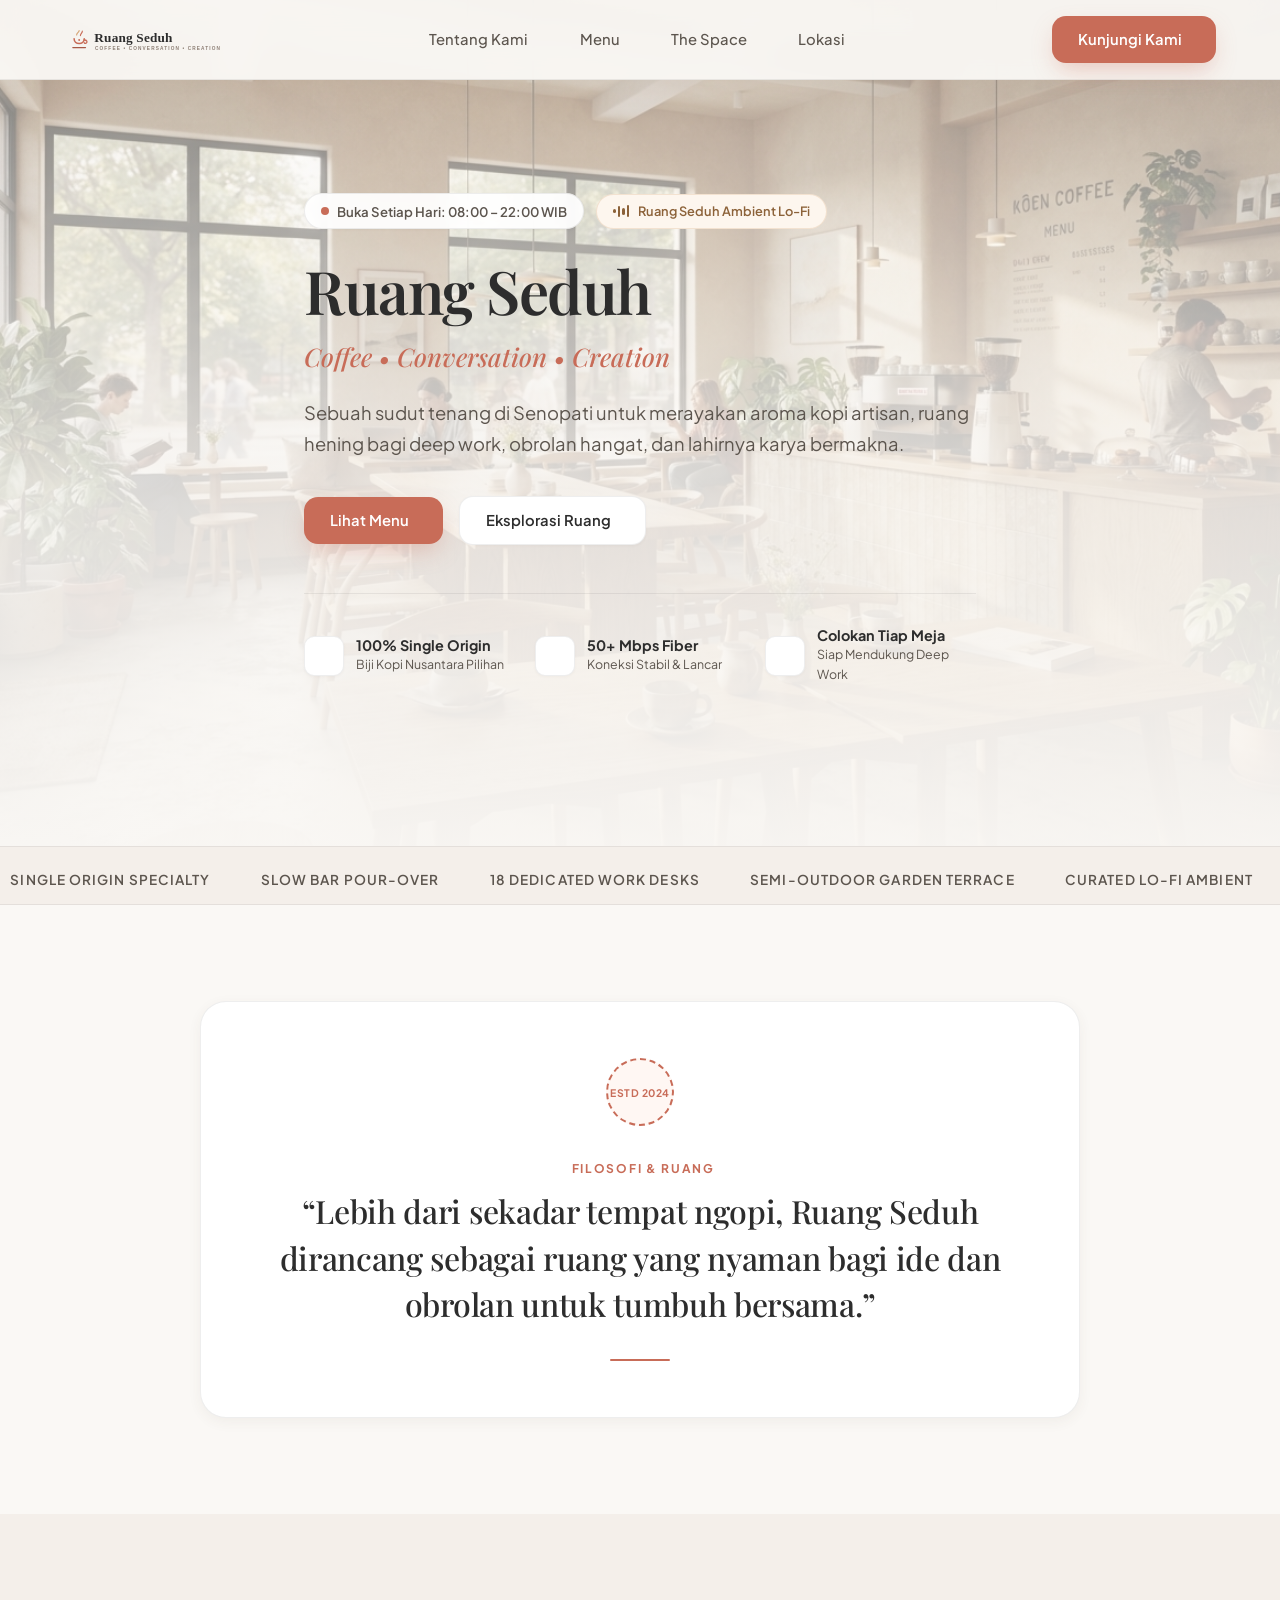
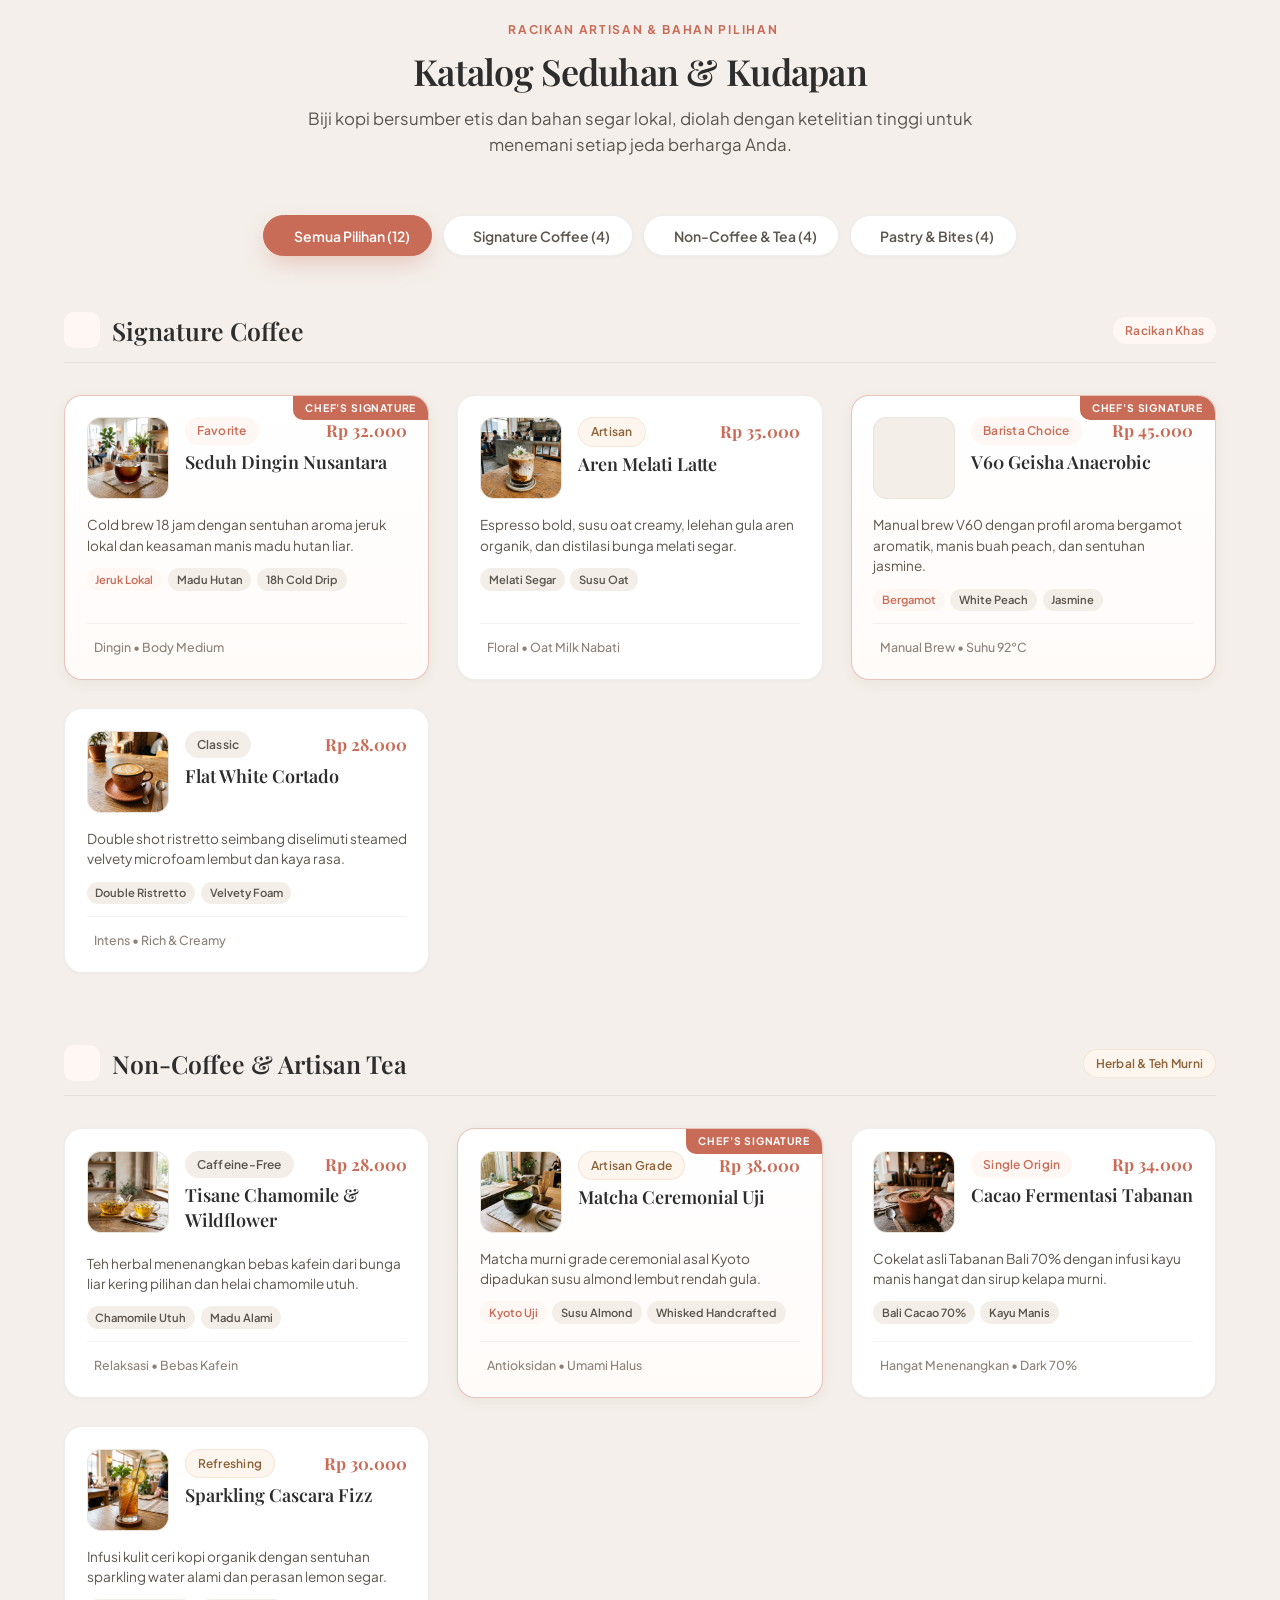
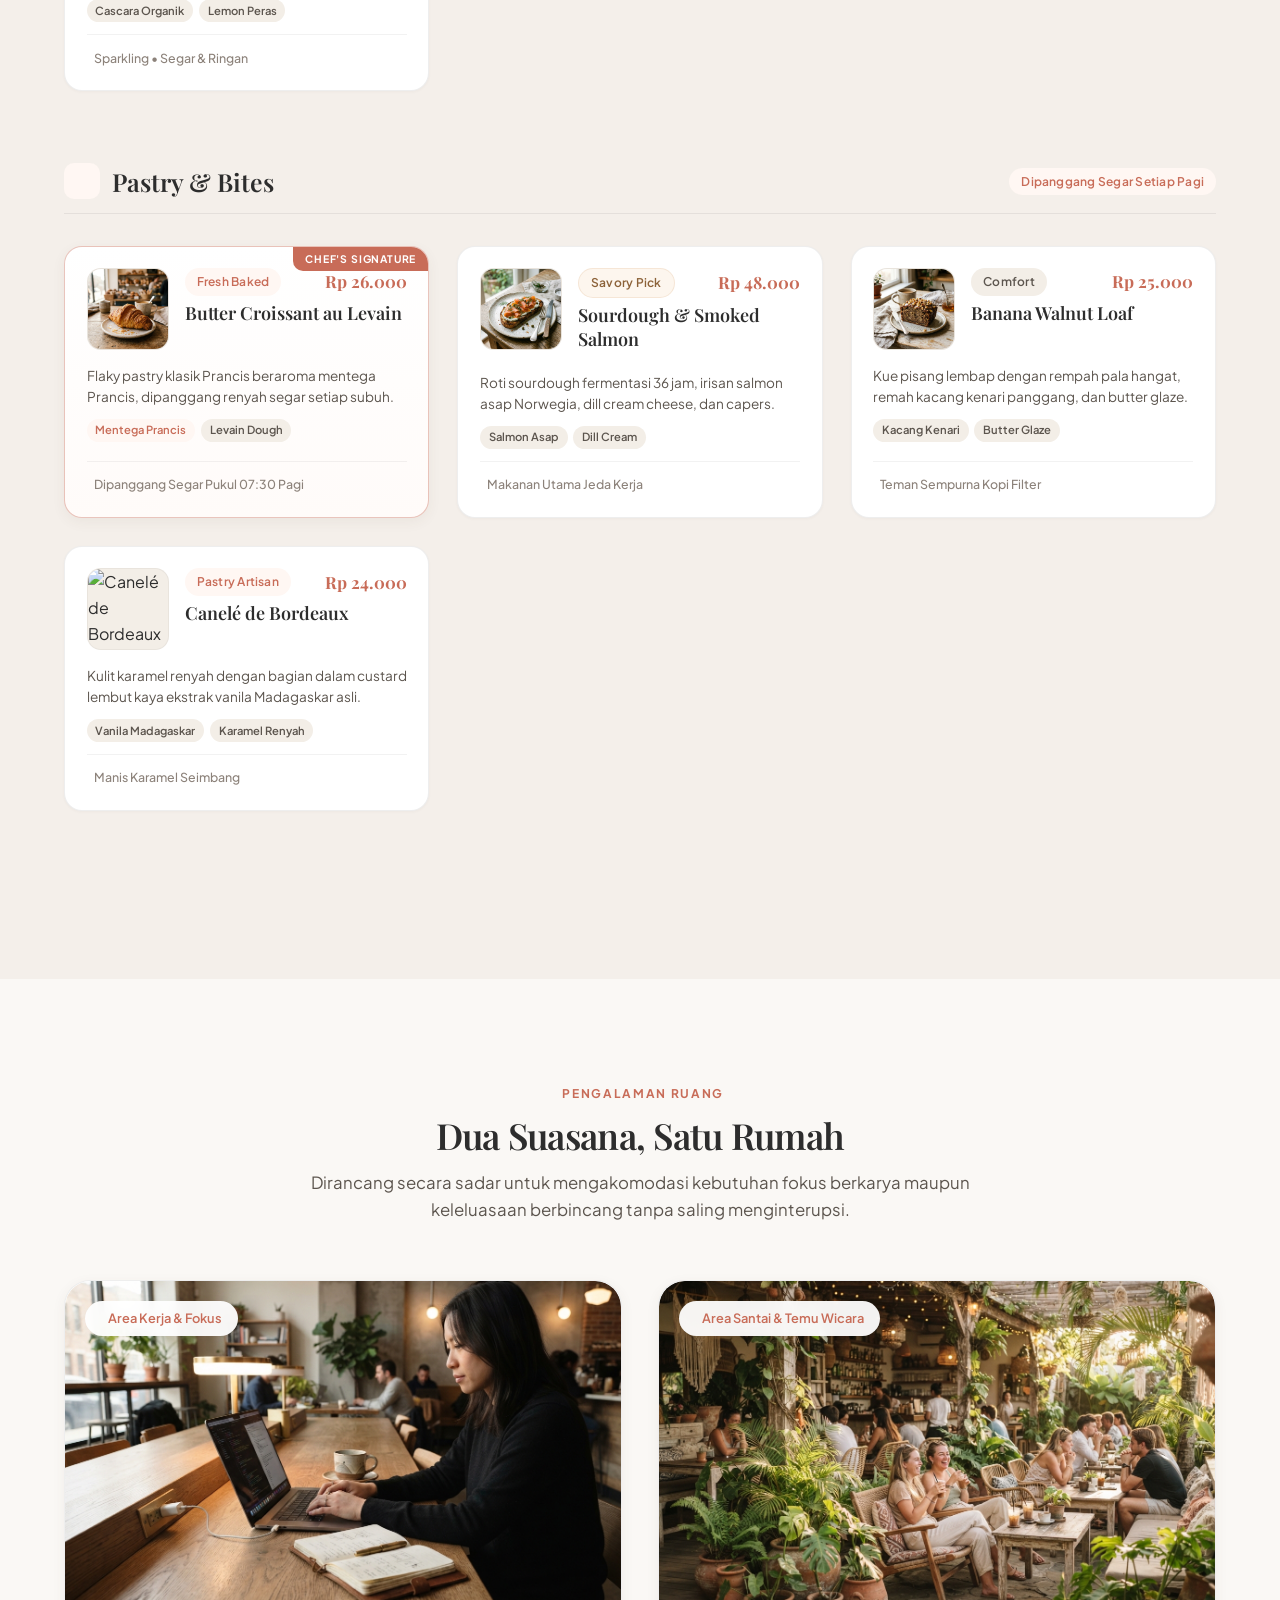
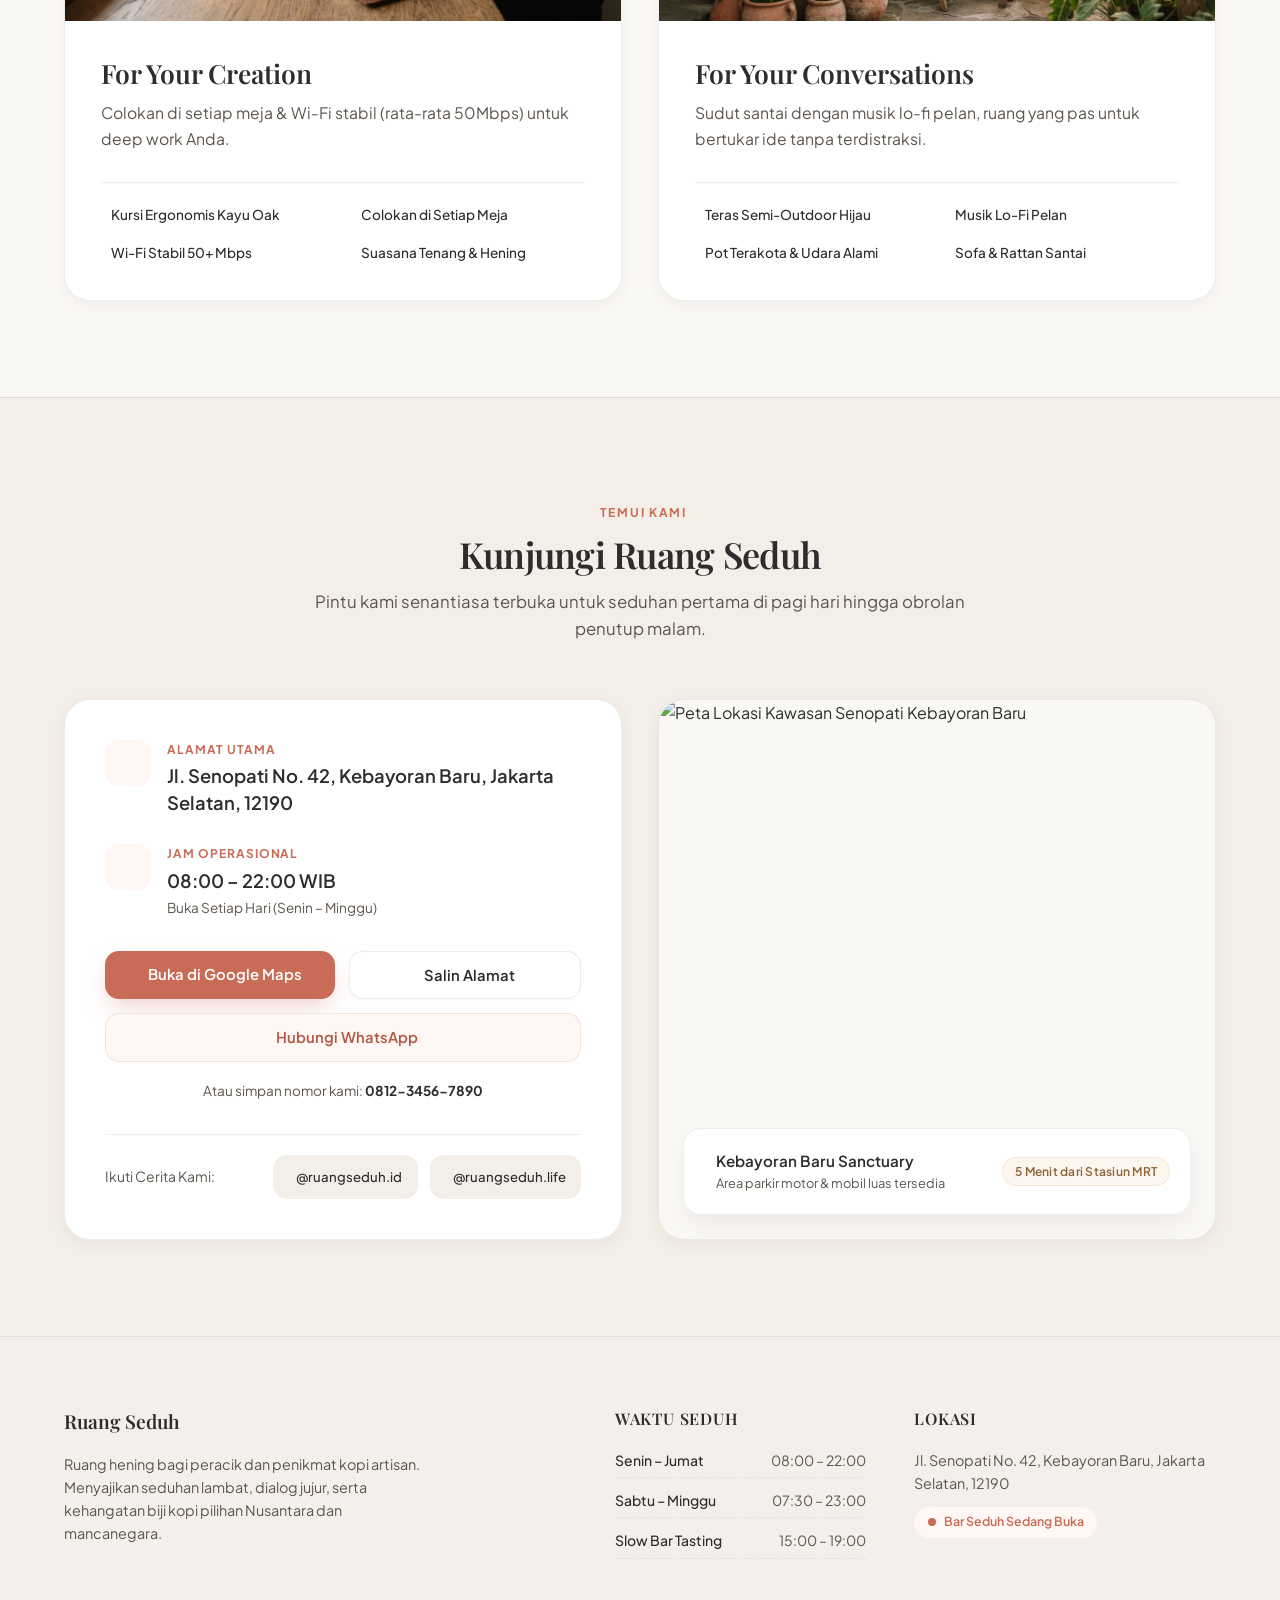
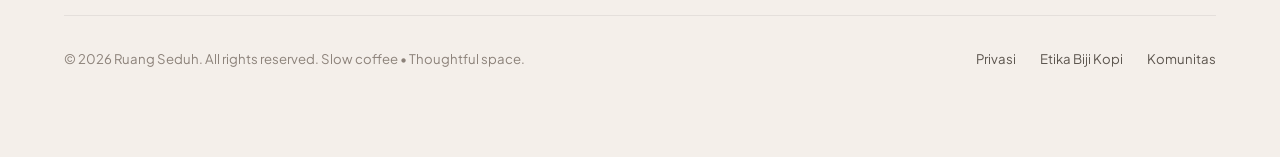
==== commit ed5ad6b4: "feat(ui): elevate editorial aesthetic with Phosphor icons, dynamic menu cards, marquee ticker, and m" ====
--- a/index.html
+++ b/index.html
@@ -4,7 +4,7 @@
   <meta charset="UTF-8">
   <meta name="viewport" content="width=device-width, initial-scale=1.0">
   <title>Ruang Seduh — Coffee • Conversation • Creation</title>
-  <meta name="description" content="Ruang Seduh — Sebuah sudut tenang di Senopati untuk merayakan aroma kopi artisan, obrolan hangat, dan lahirnya karya-karya bermakna.">
+  <meta name="description" content="Ruang Seduh — Sudut tenang di Senopati untuk menikmati aroma kopi artisan, ruang kerja hening, obrolan hangat, dan lahirnya karya-karya bermakna.">
   
   <!-- Favicon / Brand Icon -->
   <link rel="icon" type="image/svg+xml" href="assets/images/logo.svg">
@@ -14,7 +14,11 @@
   <link rel="preconnect" href="https://fonts.gstatic.com" crossorigin>
   <link href="https://fonts.googleapis.com/css2?family=Playfair+Display:ital,wght@0,500;0,600;0,700;1,400;1,500&family=Plus+Jakarta+Sans:wght@400;500;600;700&display=swap" rel="stylesheet">
 
-  <!-- Stylesheet -->
+  <!-- Phosphor Icons CDN (Modern & Crisp) -->
+  <link rel="stylesheet" type="text/css" href="https://unpkg.com/@phosphor-icons/web@2.1.1/src/regular/style.css">
+  <link rel="stylesheet" type="text/css" href="https://unpkg.com/@phosphor-icons/web@2.1.1/src/fill/style.css">
+
+  <!-- Main Stylesheet -->
   <link rel="stylesheet" href="assets/css/style.css">
 </head>
 <body>
@@ -40,13 +44,12 @@
 
       <!-- Header CTA & Mobile Hamburger -->
       <div class="header-actions">
-        <a href="#lokasi-kontak" class="btn btn-primary header-cta">Kunjungi Kami</a>
+        <a href="#lokasi-kontak" class="btn btn-primary header-cta">
+          <span>Kunjungi Kami</span>
+          <i class="ph ph-arrow-up-right"></i>
+        </a>
         <button class="hamburger-btn" id="hamburger-btn" aria-label="Buka Menu Navigasi" aria-expanded="false">
-          <svg class="hamburger-icon" viewBox="0 0 24 24" fill="none" stroke="currentColor" stroke-width="2" stroke-linecap="round">
-            <line x1="3" y1="6" x2="21" y2="6"></line>
-            <line x1="3" y1="12" x2="21" y2="12"></line>
-            <line x1="3" y1="18" x2="21" y2="18"></line>
-          </svg>
+          <i class="ph ph-list"></i>
         </button>
       </div>
 
@@ -54,62 +57,151 @@
 
     <!-- Mobile Drawer Menu -->
     <div class="mobile-nav-drawer" id="mobile-nav-drawer">
-      <a href="#tentang-kami" class="mobile-nav-link">Tentang Kami</a>
-      <a href="#menu" class="mobile-nav-link">Menu Kami</a>
-      <a href="#the-space" class="mobile-nav-link">The Space</a>
-      <a href="#lokasi-kontak" class="mobile-nav-link">Lokasi & Kontak</a>
-      <div style="padding-top: 0.5rem;">
-        <a href="#menu" class="btn btn-primary" style="width: 100%;">Lihat Menu</a>
+      <a href="#tentang-kami" class="mobile-nav-link">
+        <i class="ph ph-sparkle"></i>
+        <span>Tentang Kami</span>
+      </a>
+      <a href="#menu" class="mobile-nav-link">
+        <i class="ph ph-coffee"></i>
+        <span>Menu Seduhan &amp; Kudapan</span>
+      </a>
+      <a href="#the-space" class="mobile-nav-link">
+        <i class="ph ph-armchair"></i>
+        <span>The Space (Ruang Kerja &amp; Santai)</span>
+      </a>
+      <a href="#lokasi-kontak" class="mobile-nav-link">
+        <i class="ph ph-map-pin"></i>
+        <span>Lokasi &amp; Kontak</span>
+      </a>
+      <div style="padding-top: 0.75rem;">
+        <a href="#menu" class="btn btn-primary" style="width: 100%;">Lihat Daftar Menu</a>
       </div>
     </div>
   </header>
 
   <main>
     <!-- =========================================================
-         2. Hero Section (Ken Burns Zoom Visual & Call to Action)
+         2. Hero Section (Ken Burns Zoom, Ambient Lo-Fi & Stat Pillars)
          ========================================================= -->
     <section class="hero-section" id="hero">
       <div class="hero-background-wrapper">
-        <img src="assets/images/hero-bg.png" alt="Interior hangat Ruang Seduh dengan meja kayu oak dan sinar matahari" class="hero-background-img">
+        <img src="assets/images/hero-bg.png" alt="Interior hangat Ruang Seduh dengan meja kayu oak dan sinar matahari" class="hero-background-img" decoding="async">
       </div>
       <div class="hero-overlay"></div>
 
       <div class="container hero-content fade-in-on-scroll">
-        <!-- Floating Live Status Badge -->
-        <div class="hero-badge">
-          <span class="pulse-dot"></span>
-          <span>Buka Setiap Hari: 08:00 – 22:00 WIB</span>
+        <!-- Floating Live Status & Lo-Fi Badges -->
+        <div class="hero-badges-group">
+          <div class="hero-badge">
+            <span class="pulse-dot"></span>
+            <span>Buka Setiap Hari: 08:00 – 22:00 WIB</span>
+          </div>
+
+          <!-- Ambient Lo-Fi Mood Pill -->
+          <div class="hero-lofi-badge">
+            <div class="soundwave-box">
+              <span class="soundwave-bar"></span>
+              <span class="soundwave-bar"></span>
+              <span class="soundwave-bar"></span>
+              <span class="soundwave-bar"></span>
+            </div>
+            <span>Ruang Seduh Ambient Lo-Fi</span>
+          </div>
         </div>
 
         <h1 class="hero-headline">Ruang Seduh</h1>
         <p class="hero-tagline">Coffee • Conversation • Creation</p>
         <p class="hero-description">
-          Sebuah sudut tenang untuk merayakan aroma kopi artisan, obrolan hangat, dan lahirnya karya-karya bermakna di tengah dinamika kota.
+          Sebuah sudut tenang di Senopati untuk merayakan aroma kopi artisan, ruang hening bagi deep work, obrolan hangat, dan lahirnya karya bermakna.
         </p>
 
         <div class="hero-actions">
           <a href="#menu" class="btn btn-primary">
             <span>Lihat Menu</span>
-            <svg width="18" height="18" viewBox="0 0 24 24" fill="none" stroke="currentColor" stroke-width="2" stroke-linecap="round" stroke-linejoin="round">
-              <line x1="5" y1="12" x2="19" y2="12"></line>
-              <polyline points="12 5 19 12 12 19"></polyline>
-            </svg>
+            <i class="ph ph-arrow-right"></i>
           </a>
-          <a href="#the-space" class="btn btn-secondary">Eksplorasi Ruang</a>
-        </div>
+          <a href="#the-space" class="btn btn-secondary">
+            <span>Eksplorasi Ruang</span>
+            <i class="ph ph-compass"></i>
+          </a>
+        </div>
+
+        <!-- Hero Key Pillars / Stat Chips -->
+        <div class="hero-pillars-grid">
+          <div class="pillar-item">
+            <div class="pillar-icon-box">
+              <i class="ph ph-drop-half-bottom"></i>
+            </div>
+            <div>
+              <div class="pillar-title">100% Single Origin</div>
+              <div class="pillar-sub">Biji Kopi Nusantara Pilihan</div>
+            </div>
+          </div>
+          <div class="pillar-item">
+            <div class="pillar-icon-box">
+              <i class="ph ph-wifi-high"></i>
+            </div>
+            <div>
+              <div class="pillar-title">50+ Mbps Fiber</div>
+              <div class="pillar-sub">Koneksi Stabil &amp; Lancar</div>
+            </div>
+          </div>
+          <div class="pillar-item">
+            <div class="pillar-icon-box">
+              <i class="ph ph-plug"></i>
+            </div>
+            <div>
+              <div class="pillar-title">Colokan Tiap Meja</div>
+              <div class="pillar-sub">Siap Mendukung Deep Work</div>
+            </div>
+          </div>
+        </div>
+
       </div>
     </section>
 
     <!-- =========================================================
-         3. About Us Section (Minimalist Editorial Statement)
+         Infinite Marquee Ticker (Artisanal Texture & Rhythm)
+         ========================================================= -->
+    <div class="marquee-wrapper" aria-hidden="true">
+      <div class="marquee-content">
+        <span class="marquee-item"><i class="ph-fill ph-coffee-bean"></i> Single Origin Specialty</span>
+        <span class="marquee-item"><i class="ph-fill ph-waves"></i> Slow Bar Pour-Over</span>
+        <span class="marquee-item"><i class="ph-fill ph-laptop"></i> 18 Dedicated Work Desks</span>
+        <span class="marquee-item"><i class="ph-fill ph-plant"></i> Semi-Outdoor Garden Terrace</span>
+        <span class="marquee-item"><i class="ph-fill ph-vinyl"></i> Curated Lo-Fi Ambient</span>
+        <span class="marquee-item"><i class="ph-fill ph-bread"></i> Fresh Morning Bakes</span>
+        <span class="marquee-item"><i class="ph-fill ph-map-pin"></i> Senopati, Kebayoran Baru</span>
+        <!-- Duplicate for seamless roll -->
+        <span class="marquee-item"><i class="ph-fill ph-coffee-bean"></i> Single Origin Specialty</span>
+        <span class="marquee-item"><i class="ph-fill ph-waves"></i> Slow Bar Pour-Over</span>
+        <span class="marquee-item"><i class="ph-fill ph-laptop"></i> 18 Dedicated Work Desks</span>
+        <span class="marquee-item"><i class="ph-fill ph-plant"></i> Semi-Outdoor Garden Terrace</span>
+        <span class="marquee-item"><i class="ph-fill ph-vinyl"></i> Curated Lo-Fi Ambient</span>
+        <span class="marquee-item"><i class="ph-fill ph-bread"></i> Fresh Morning Bakes</span>
+        <span class="marquee-item"><i class="ph-fill ph-map-pin"></i> Senopati, Kebayoran Baru</span>
+      </div>
+    </div>
+
+    <!-- =========================================================
+         3. About Us Section (Minimalist Editorial Statement + Stamp)
          ========================================================= -->
     <section class="section about-section" id="tentang-kami">
       <div class="container">
         <div class="about-card fade-in-on-scroll">
-          <span class="text-overline">Filosofi Kami</span>
-          <div class="quote-mark">“</div>
+          
+          <!-- Ceramic Wax Stamp -->
+          <div class="about-stamp">
+            <i class="ph ph-coffee"></i>
+            <span>ESTD 2024</span>
+          </div>
+
+          <span class="text-overline">
+            <i class="ph ph-sparkle"></i>
+            Filosofi &amp; Ruang
+          </span>
           <blockquote class="about-quote">
-            Lebih dari sekadar tempat ngopi, Ruang Seduh dirancang sebagai ruang yang nyaman bagi ide dan obrolan untuk tumbuh bersama.
+            “Lebih dari sekadar tempat ngopi, Ruang Seduh dirancang sebagai ruang yang nyaman bagi ide dan obrolan untuk tumbuh bersama.”
           </blockquote>
           <div class="about-divider"></div>
         </div>
@@ -117,34 +209,189 @@
     </section>
 
     <!-- =========================================================
-         4. Our Menu Section (3 Categories, Grid, Rounded Thumbnails)
+         4. Our Menu Section (Interactive Tabs & Dynamic Cards)
          ========================================================= -->
     <section class="section section-dim" id="menu">
       <div class="container">
         
-        <div class="section-header fade-in-on-scroll">
-          <span class="text-overline">Racikan Artisan & Bahan Pilihan</span>
-          <h2 class="section-title">Katalog Seduhan & Kudapan</h2>
+        <div class="section-header text-center fade-in-on-scroll">
+          <span class="text-overline">
+            <i class="ph ph-flask"></i>
+            Racikan Artisan &amp; Bahan Pilihan
+          </span>
+          <h2 class="section-title">Katalog Seduhan &amp; Kudapan</h2>
           <p class="section-desc">
             Biji kopi bersumber etis dan bahan segar lokal, diolah dengan ketelitian tinggi untuk menemani setiap jeda berharga Anda.
           </p>
         </div>
 
+        <!-- Interactive Category Switcher Tabs -->
+        <div class="menu-filter-nav fade-in-on-scroll">
+          <button type="button" class="menu-filter-btn active" data-filter="all">
+            <i class="ph ph-squares-four"></i>
+            <span>Semua Pilihan (12)</span>
+          </button>
+          <button type="button" class="menu-filter-btn" data-filter="coffee">
+            <i class="ph ph-coffee"></i>
+            <span>Signature Coffee (4)</span>
+          </button>
+          <button type="button" class="menu-filter-btn" data-filter="non-coffee">
+            <i class="ph ph-drop"></i>
+            <span>Non-Coffee &amp; Tea (4)</span>
+          </button>
+          <button type="button" class="menu-filter-btn" data-filter="pastry">
+            <i class="ph ph-cookie"></i>
+            <span>Pastry &amp; Bites (4)</span>
+          </button>
+        </div>
+
         <div class="menu-categories">
           
           <!-- Category 1: Signature Coffee -->
-          <div class="menu-category-group fade-in-on-scroll">
+          <div class="menu-category-group fade-in-on-scroll" data-category="coffee">
             <div class="category-header">
-              <div class="category-icon">
-                <svg width="20" height="20" viewBox="0 0 24 24" fill="none" stroke="currentColor" stroke-width="2" stroke-linecap="round" stroke-linejoin="round">
-                  <path d="M18 8h1a4 4 0 0 1 0 8h-1"></path>
-                  <path d="M2 8h16v9a4 4 0 0 1-4 4H6a4 4 0 0 1-4-4V8z"></path>
-                  <line x1="6" y1="1" x2="6" y2="4"></line>
-                  <line x1="10" y1="1" x2="10" y2="4"></line>
-                  <line x1="14" y1="1" x2="14" y2="4"></line>
-                </svg>
-              </div>
-              <h3 class="category-title">Signature Coffee</h3>
+              <div class="category-title-wrap">
+                <div class="category-icon">
+                  <i class="ph ph-coffee"></i>
+                </div>
+                <h3 class="category-title">Signature Coffee</h3>
+              </div>
+              <span class="badge badge-terracotta">Racikan Khas</span>
+            </div>
+
+            <div class="menu-grid">
+              
+              <!-- Item 1 (Featured Card with sensory tags) -->
+              <article class="menu-card featured-card">
+                <div>
+                  <div class="menu-card-top">
+                    <div class="menu-thumb-wrapper">
+                      <img src="assets/images/menu/cold-brew.jpg" alt="Seduh Dingin Nusantara" class="menu-thumb" loading="lazy" decoding="async">
+                    </div>
+                    <div class="menu-card-info">
+                      <div class="menu-card-meta">
+                        <span class="badge badge-terracotta">Favorite</span>
+                        <span class="menu-price">Rp 32.000</span>
+                      </div>
+                      <h4 class="menu-item-name">Seduh Dingin Nusantara</h4>
+                    </div>
+                  </div>
+                  <p class="menu-item-desc">
+                    Cold brew 18 jam dengan sentuhan aroma jeruk lokal dan keasaman manis madu hutan liar.
+                  </p>
+                  <!-- Flavor Profile Tags -->
+                  <div class="menu-flavor-tags">
+                    <span class="flavor-tag accent">Jeruk Lokal</span>
+                    <span class="flavor-tag">Madu Hutan</span>
+                    <span class="flavor-tag">18h Cold Drip</span>
+                  </div>
+                </div>
+                <div class="menu-card-footer">
+                  <i class="ph ph-snowflake"></i>
+                  <span>Dingin • Body Medium</span>
+                </div>
+              </article>
+
+              <!-- Item 2 -->
+              <article class="menu-card">
+                <div>
+                  <div class="menu-card-top">
+                    <div class="menu-thumb-wrapper">
+                      <img src="assets/images/menu/aren-latte.jpg" alt="Aren Melati Latte" class="menu-thumb" loading="lazy" decoding="async">
+                    </div>
+                    <div class="menu-card-info">
+                      <div class="menu-card-meta">
+                        <span class="badge badge-amber">Artisan</span>
+                        <span class="menu-price">Rp 35.000</span>
+                      </div>
+                      <h4 class="menu-item-name">Aren Melati Latte</h4>
+                    </div>
+                  </div>
+                  <p class="menu-item-desc">
+                    Espresso bold, susu oat creamy, lelehan gula aren organik, dan distilasi bunga melati segar.
+                  </p>
+                  <div class="menu-flavor-tags">
+                    <span class="flavor-tag">Melati Segar</span>
+                    <span class="flavor-tag">Susu Oat</span>
+                  </div>
+                </div>
+                <div class="menu-card-footer">
+                  <i class="ph ph-flower-tulip"></i>
+                  <span>Floral • Oat Milk Nabati</span>
+                </div>
+              </article>
+
+              <!-- Item 3 (Featured Filter Coffee) -->
+              <article class="menu-card featured-card">
+                <div>
+                  <div class="menu-card-top">
+                    <div class="menu-thumb-wrapper">
+                      <img src="assets/images/menu/v60-geisha.jpg" alt="V60 Geisha Anaerobic" class="menu-thumb" loading="lazy" decoding="async">
+                    </div>
+                    <div class="menu-card-info">
+                      <div class="menu-card-meta">
+                        <span class="badge badge-terracotta">Barista Choice</span>
+                        <span class="menu-price">Rp 45.000</span>
+                      </div>
+                      <h4 class="menu-item-name">V60 Geisha Anaerobic</h4>
+                    </div>
+                  </div>
+                  <p class="menu-item-desc">
+                    Manual brew V60 dengan profil aroma bergamot aromatik, manis buah peach, dan sentuhan jasmine.
+                  </p>
+                  <div class="menu-flavor-tags">
+                    <span class="flavor-tag accent">Bergamot</span>
+                    <span class="flavor-tag">White Peach</span>
+                    <span class="flavor-tag">Jasmine</span>
+                  </div>
+                </div>
+                <div class="menu-card-footer">
+                  <i class="ph ph-drop"></i>
+                  <span>Manual Brew • Suhu 92°C</span>
+                </div>
+              </article>
+
+              <!-- Item 4 -->
+              <article class="menu-card">
+                <div>
+                  <div class="menu-card-top">
+                    <div class="menu-thumb-wrapper">
+                      <img src="assets/images/menu/flat-white.jpg" alt="Flat White Cortado" class="menu-thumb" loading="lazy" decoding="async">
+                    </div>
+                    <div class="menu-card-info">
+                      <div class="menu-card-meta">
+                        <span class="badge badge-neutral">Classic</span>
+                        <span class="menu-price">Rp 28.000</span>
+                      </div>
+                      <h4 class="menu-item-name">Flat White Cortado</h4>
+                    </div>
+                  </div>
+                  <p class="menu-item-desc">
+                    Double shot ristretto seimbang diselimuti steamed velvety microfoam lembut dan kaya rasa.
+                  </p>
+                  <div class="menu-flavor-tags">
+                    <span class="flavor-tag">Double Ristretto</span>
+                    <span class="flavor-tag">Velvety Foam</span>
+                  </div>
+                </div>
+                <div class="menu-card-footer">
+                  <i class="ph ph-coffee"></i>
+                  <span>Intens • Rich &amp; Creamy</span>
+                </div>
+              </article>
+            </div>
+          </div>
+
+          <!-- Category 2: Non-Coffee & Artisan Tea -->
+          <div class="menu-category-group fade-in-on-scroll" data-category="non-coffee">
+            <div class="category-header">
+              <div class="category-title-wrap">
+                <div class="category-icon">
+                  <i class="ph ph-plant"></i>
+                </div>
+                <h3 class="category-title">Non-Coffee &amp; Artisan Tea</h3>
+              </div>
+              <span class="badge badge-amber">Herbal &amp; Teh Murni</span>
             </div>
 
             <div class="menu-grid">
@@ -153,22 +400,159 @@
                 <div>
                   <div class="menu-card-top">
                     <div class="menu-thumb-wrapper">
-                      <img src="assets/images/menu/cold-brew.jpg" alt="Seduh Dingin Nusantara" class="menu-thumb" loading="lazy">
-                    </div>
-                    <div class="menu-card-info">
-                      <div class="menu-card-meta">
-                        <span class="badge badge-terracotta">Favorite</span>
-                        <span class="menu-price">Rp 32.000</span>
-                      </div>
-                      <h4 class="menu-item-name">Seduh Dingin Nusantara</h4>
-                    </div>
-                  </div>
-                  <p class="menu-item-desc">
-                    Cold brew 18 jam dengan sentuhan aroma jeruk lokal dan keasaman manis madu hutan.
-                  </p>
-                </div>
-                <div class="menu-card-footer">
-                  <span>❄️ Dingin • Body Medium</span>
+                      <img src="assets/images/menu/chamomile-tea.jpg" alt="Tisane Chamomile & Wildflower" class="menu-thumb" loading="lazy" decoding="async">
+                    </div>
+                    <div class="menu-card-info">
+                      <div class="menu-card-meta">
+                        <span class="badge badge-neutral">Caffeine-Free</span>
+                        <span class="menu-price">Rp 28.000</span>
+                      </div>
+                      <h4 class="menu-item-name">Tisane Chamomile &amp; Wildflower</h4>
+                    </div>
+                  </div>
+                  <p class="menu-item-desc">
+                    Teh herbal menenangkan bebas kafein dari bunga liar kering pilihan dan helai chamomile utuh.
+                  </p>
+                  <div class="menu-flavor-tags">
+                    <span class="flavor-tag">Chamomile Utuh</span>
+                    <span class="flavor-tag">Madu Alami</span>
+                  </div>
+                </div>
+                <div class="menu-card-footer">
+                  <i class="ph ph-moon"></i>
+                  <span>Relaksasi • Bebas Kafein</span>
+                </div>
+              </article>
+
+              <!-- Item 2 -->
+              <article class="menu-card featured-card">
+                <div>
+                  <div class="menu-card-top">
+                    <div class="menu-thumb-wrapper">
+                      <img src="assets/images/menu/matcha-uji.jpg" alt="Matcha Ceremonial Uji" class="menu-thumb" loading="lazy" decoding="async">
+                    </div>
+                    <div class="menu-card-info">
+                      <div class="menu-card-meta">
+                        <span class="badge badge-amber">Artisan Grade</span>
+                        <span class="menu-price">Rp 38.000</span>
+                      </div>
+                      <h4 class="menu-item-name">Matcha Ceremonial Uji</h4>
+                    </div>
+                  </div>
+                  <p class="menu-item-desc">
+                    Matcha murni grade ceremonial asal Kyoto dipadukan susu almond lembut rendah gula.
+                  </p>
+                  <div class="menu-flavor-tags">
+                    <span class="flavor-tag accent">Kyoto Uji</span>
+                    <span class="flavor-tag">Susu Almond</span>
+                    <span class="flavor-tag">Whisked Handcrafted</span>
+                  </div>
+                </div>
+                <div class="menu-card-footer">
+                  <i class="ph ph-sparkle"></i>
+                  <span>Antioksidan • Umami Halus</span>
+                </div>
+              </article>
+
+              <!-- Item 3 -->
+              <article class="menu-card">
+                <div>
+                  <div class="menu-card-top">
+                    <div class="menu-thumb-wrapper">
+                      <img src="assets/images/menu/cacao-tabanan.jpg" alt="Cacao Fermentasi Tabanan" class="menu-thumb" loading="lazy" decoding="async">
+                    </div>
+                    <div class="menu-card-info">
+                      <div class="menu-card-meta">
+                        <span class="badge badge-terracotta">Single Origin</span>
+                        <span class="menu-price">Rp 34.000</span>
+                      </div>
+                      <h4 class="menu-item-name">Cacao Fermentasi Tabanan</h4>
+                    </div>
+                  </div>
+                  <p class="menu-item-desc">
+                    Cokelat asli Tabanan Bali 70% dengan infusi kayu manis hangat dan sirup kelapa murni.
+                  </p>
+                  <div class="menu-flavor-tags">
+                    <span class="flavor-tag">Bali Cacao 70%</span>
+                    <span class="flavor-tag">Kayu Manis</span>
+                  </div>
+                </div>
+                <div class="menu-card-footer">
+                  <i class="ph ph-fire"></i>
+                  <span>Hangat Menenangkan • Dark 70%</span>
+                </div>
+              </article>
+
+              <!-- Item 4 -->
+              <article class="menu-card">
+                <div>
+                  <div class="menu-card-top">
+                    <div class="menu-thumb-wrapper">
+                      <img src="assets/images/menu/cascara-fizz.jpg" alt="Sparkling Cascara Fizz" class="menu-thumb" loading="lazy" decoding="async">
+                    </div>
+                    <div class="menu-card-info">
+                      <div class="menu-card-meta">
+                        <span class="badge badge-amber">Refreshing</span>
+                        <span class="menu-price">Rp 30.000</span>
+                      </div>
+                      <h4 class="menu-item-name">Sparkling Cascara Fizz</h4>
+                    </div>
+                  </div>
+                  <p class="menu-item-desc">
+                    Infusi kulit ceri kopi organik dengan sentuhan sparkling water alami dan perasan lemon segar.
+                  </p>
+                  <div class="menu-flavor-tags">
+                    <span class="flavor-tag">Cascara Organik</span>
+                    <span class="flavor-tag">Lemon Peras</span>
+                  </div>
+                </div>
+                <div class="menu-card-footer">
+                  <i class="ph ph-sparkle"></i>
+                  <span>Sparkling • Segar &amp; Ringan</span>
+                </div>
+              </article>
+            </div>
+          </div>
+
+          <!-- Category 3: Pastry & Bites -->
+          <div class="menu-category-group fade-in-on-scroll" data-category="pastry">
+            <div class="category-header">
+              <div class="category-title-wrap">
+                <div class="category-icon">
+                  <i class="ph ph-cookie"></i>
+                </div>
+                <h3 class="category-title">Pastry &amp; Bites</h3>
+              </div>
+              <span class="badge badge-terracotta">Dipanggang Segar Setiap Pagi</span>
+            </div>
+
+            <div class="menu-grid">
+              <!-- Item 1 (Featured Croissant) -->
+              <article class="menu-card featured-card">
+                <div>
+                  <div class="menu-card-top">
+                    <div class="menu-thumb-wrapper">
+                      <img src="assets/images/menu/croissant.jpg" alt="Butter Croissant au Levain" class="menu-thumb" loading="lazy" decoding="async">
+                    </div>
+                    <div class="menu-card-info">
+                      <div class="menu-card-meta">
+                        <span class="badge badge-terracotta">Fresh Baked</span>
+                        <span class="menu-price">Rp 26.000</span>
+                      </div>
+                      <h4 class="menu-item-name">Butter Croissant au Levain</h4>
+                    </div>
+                  </div>
+                  <p class="menu-item-desc">
+                    Flaky pastry klasik Prancis beraroma mentega Prancis, dipanggang renyah segar setiap subuh.
+                  </p>
+                  <div class="menu-flavor-tags">
+                    <span class="flavor-tag accent">Mentega Prancis</span>
+                    <span class="flavor-tag">Levain Dough</span>
+                  </div>
+                </div>
+                <div class="menu-card-footer">
+                  <i class="ph ph-clock"></i>
+                  <span>Dipanggang Segar Pukul 07:30 Pagi</span>
                 </div>
               </article>
 
@@ -177,22 +561,27 @@
                 <div>
                   <div class="menu-card-top">
                     <div class="menu-thumb-wrapper">
-                      <img src="assets/images/menu/aren-latte.jpg" alt="Aren Melati Latte" class="menu-thumb" loading="lazy">
-                    </div>
-                    <div class="menu-card-info">
-                      <div class="menu-card-meta">
-                        <span class="badge badge-amber">Artisan</span>
-                        <span class="menu-price">Rp 35.000</span>
-                      </div>
-                      <h4 class="menu-item-name">Aren Melati Latte</h4>
-                    </div>
-                  </div>
-                  <p class="menu-item-desc">
-                    Espresso bold, susu oat creamy, lelehan gula aren organik, dan distilasi bunga melati segar.
-                  </p>
-                </div>
-                <div class="menu-card-footer">
-                  <span>🌸 Floral • Susu Oat Nabati</span>
+                      <img src="assets/images/menu/sourdough-salmon.jpg" alt="Sourdough & Smoked Salmon" class="menu-thumb" loading="lazy" decoding="async">
+                    </div>
+                    <div class="menu-card-info">
+                      <div class="menu-card-meta">
+                        <span class="badge badge-amber">Savory Pick</span>
+                        <span class="menu-price">Rp 48.000</span>
+                      </div>
+                      <h4 class="menu-item-name">Sourdough &amp; Smoked Salmon</h4>
+                    </div>
+                  </div>
+                  <p class="menu-item-desc">
+                    Roti sourdough fermentasi 36 jam, irisan salmon asap Norwegia, dill cream cheese, dan capers.
+                  </p>
+                  <div class="menu-flavor-tags">
+                    <span class="flavor-tag">Salmon Asap</span>
+                    <span class="flavor-tag">Dill Cream</span>
+                  </div>
+                </div>
+                <div class="menu-card-footer">
+                  <i class="ph ph-fork-knife"></i>
+                  <span>Makanan Utama Jeda Kerja</span>
                 </div>
               </article>
 
@@ -201,229 +590,7 @@
                 <div>
                   <div class="menu-card-top">
                     <div class="menu-thumb-wrapper">
-                      <img src="assets/images/menu/v60-geisha.jpg" alt="V60 Geisha Anaerobic" class="menu-thumb" loading="lazy">
-                    </div>
-                    <div class="menu-card-info">
-                      <div class="menu-card-meta">
-                        <span class="badge badge-terracotta">Barista Choice</span>
-                        <span class="menu-price">Rp 45.000</span>
-                      </div>
-                      <h4 class="menu-item-name">V60 Geisha Anaerobic</h4>
-                    </div>
-                  </div>
-                  <p class="menu-item-desc">
-                    Manual brew V60 dengan profil aroma bergamot aromatik, manis buah peach, dan sentuhan jasmine.
-                  </p>
-                </div>
-                <div class="menu-card-footer">
-                  <span>🧪 Filter Seduh Lambat</span>
-                </div>
-              </article>
-
-              <!-- Item 4 -->
-              <article class="menu-card">
-                <div>
-                  <div class="menu-card-top">
-                    <div class="menu-thumb-wrapper">
-                      <img src="assets/images/menu/flat-white.jpg" alt="Flat White Cortado" class="menu-thumb" loading="lazy">
-                    </div>
-                    <div class="menu-card-info">
-                      <div class="menu-card-meta">
-                        <span class="badge badge-neutral">Classic</span>
-                        <span class="menu-price">Rp 28.000</span>
-                      </div>
-                      <h4 class="menu-item-name">Flat White Cortado</h4>
-                    </div>
-                  </div>
-                  <p class="menu-item-desc">
-                    Double shot ristretto seimbang diselimuti steamed velvety microfoam lembut dan kaya rasa.
-                  </p>
-                </div>
-                <div class="menu-card-footer">
-                  <span>☕ Intens • Velvety Microfoam</span>
-                </div>
-              </article>
-            </div>
-          </div>
-
-          <!-- Category 2: Non-Coffee & Artisan Tea -->
-          <div class="menu-category-group fade-in-on-scroll">
-            <div class="category-header">
-              <div class="category-icon">
-                <svg width="20" height="20" viewBox="0 0 24 24" fill="none" stroke="currentColor" stroke-width="2" stroke-linecap="round" stroke-linejoin="round">
-                  <path d="M12 2a9 9 0 0 1 9 9c0 4.97-4.03 9-9 9a9 9 0 0 1-9-9c0-4.97 4.03-9 9-9z"></path>
-                  <path d="M12 2v18"></path>
-                  <path d="M12 7c2.5 0 4 1.5 4 4s-1.5 4-4 4"></path>
-                </svg>
-              </div>
-              <h3 class="category-title">Non-Coffee &amp; Artisan Tea</h3>
-            </div>
-
-            <div class="menu-grid">
-              <!-- Item 1 -->
-              <article class="menu-card">
-                <div>
-                  <div class="menu-card-top">
-                    <div class="menu-thumb-wrapper">
-                      <img src="assets/images/menu/chamomile-tea.jpg" alt="Tisane Chamomile & Wildflower" class="menu-thumb" loading="lazy">
-                    </div>
-                    <div class="menu-card-info">
-                      <div class="menu-card-meta">
-                        <span class="badge badge-neutral">Caffeine-Free</span>
-                        <span class="menu-price">Rp 28.000</span>
-                      </div>
-                      <h4 class="menu-item-name">Tisane Chamomile &amp; Wildflower</h4>
-                    </div>
-                  </div>
-                  <p class="menu-item-desc">
-                    Teh herbal menenangkan bebas kafein dari bunga liar kering pilihan dan helai chamomile utuh.
-                  </p>
-                </div>
-                <div class="menu-card-footer">
-                  <span>🌼 Relaksasi • Bebas Kafein</span>
-                </div>
-              </article>
-
-              <!-- Item 2 -->
-              <article class="menu-card">
-                <div>
-                  <div class="menu-card-top">
-                    <div class="menu-thumb-wrapper">
-                      <img src="assets/images/menu/matcha-uji.jpg" alt="Matcha Ceremonial Uji" class="menu-thumb" loading="lazy">
-                    </div>
-                    <div class="menu-card-info">
-                      <div class="menu-card-meta">
-                        <span class="badge badge-amber">Artisan</span>
-                        <span class="menu-price">Rp 38.000</span>
-                      </div>
-                      <h4 class="menu-item-name">Matcha Ceremonial Uji</h4>
-                    </div>
-                  </div>
-                  <p class="menu-item-desc">
-                    Matcha murni grade ceremonial asal Kyoto dipadukan susu almond lembut rendah gula.
-                  </p>
-                </div>
-                <div class="menu-card-footer">
-                  <span>🍵 Antioksidan • Umami Halus</span>
-                </div>
-              </article>
-
-              <!-- Item 3 -->
-              <article class="menu-card">
-                <div>
-                  <div class="menu-card-top">
-                    <div class="menu-thumb-wrapper">
-                      <img src="assets/images/menu/cacao-tabanan.jpg" alt="Cacao Fermentasi Tabanan" class="menu-thumb" loading="lazy">
-                    </div>
-                    <div class="menu-card-info">
-                      <div class="menu-card-meta">
-                        <span class="badge badge-terracotta">Single Origin</span>
-                        <span class="menu-price">Rp 34.000</span>
-                      </div>
-                      <h4 class="menu-item-name">Cacao Fermentasi Tabanan</h4>
-                    </div>
-                  </div>
-                  <p class="menu-item-desc">
-                    Cokelat asli Tabanan Bali 70% dengan infusi kayu manis hangat dan sirup kelapa murni.
-                  </p>
-                </div>
-                <div class="menu-card-footer">
-                  <span>🍫 Cacao Bali 70% • Hangat</span>
-                </div>
-              </article>
-
-              <!-- Item 4 -->
-              <article class="menu-card">
-                <div>
-                  <div class="menu-card-top">
-                    <div class="menu-thumb-wrapper">
-                      <img src="assets/images/menu/cascara-fizz.jpg" alt="Sparkling Cascara Fizz" class="menu-thumb" loading="lazy">
-                    </div>
-                    <div class="menu-card-info">
-                      <div class="menu-card-meta">
-                        <span class="badge badge-amber">Refreshing</span>
-                        <span class="menu-price">Rp 30.000</span>
-                      </div>
-                      <h4 class="menu-item-name">Sparkling Cascara Fizz</h4>
-                    </div>
-                  </div>
-                  <p class="menu-item-desc">
-                    Infusi kulit ceri kopi organik dengan sentuhan sparkling water alami dan perasan lemon segar.
-                  </p>
-                </div>
-                <div class="menu-card-footer">
-                  <span>🍋 Sparkling • Segar & Ringan</span>
-                </div>
-              </article>
-            </div>
-          </div>
-
-          <!-- Category 3: Pastry & Bites -->
-          <div class="menu-category-group fade-in-on-scroll">
-            <div class="category-header">
-              <div class="category-icon">
-                <svg width="20" height="20" viewBox="0 0 24 24" fill="none" stroke="currentColor" stroke-width="2" stroke-linecap="round" stroke-linejoin="round">
-                  <path d="M12 2l3.09 6.26L22 9.27l-5 4.87 1.18 6.88L12 17.77l-6.18 3.25L7 14.14 2 9.27l6.91-1.01L12 2z"></path>
-                </svg>
-              </div>
-              <h3 class="category-title">Pastry &amp; Bites</h3>
-            </div>
-
-            <div class="menu-grid">
-              <!-- Item 1 -->
-              <article class="menu-card">
-                <div>
-                  <div class="menu-card-top">
-                    <div class="menu-thumb-wrapper">
-                      <img src="assets/images/menu/croissant.jpg" alt="Butter Croissant au Levain" class="menu-thumb" loading="lazy">
-                    </div>
-                    <div class="menu-card-info">
-                      <div class="menu-card-meta">
-                        <span class="badge badge-terracotta">Fresh Baked</span>
-                        <span class="menu-price">Rp 26.000</span>
-                      </div>
-                      <h4 class="menu-item-name">Butter Croissant au Levain</h4>
-                    </div>
-                  </div>
-                  <p class="menu-item-desc">
-                    Flaky pastry klasik Prancis beraroma mentega Prancis, dipanggang renyah segar setiap subuh.
-                  </p>
-                </div>
-                <div class="menu-card-footer">
-                  <span>🥐 Dipanggang Setiap 07:30 Pagi</span>
-                </div>
-              </article>
-
-              <!-- Item 2 -->
-              <article class="menu-card">
-                <div>
-                  <div class="menu-card-top">
-                    <div class="menu-thumb-wrapper">
-                      <img src="assets/images/menu/sourdough-salmon.jpg" alt="Sourdough & Smoked Salmon" class="menu-thumb" loading="lazy">
-                    </div>
-                    <div class="menu-card-info">
-                      <div class="menu-card-meta">
-                        <span class="badge badge-amber">Savory Pick</span>
-                        <span class="menu-price">Rp 48.000</span>
-                      </div>
-                      <h4 class="menu-item-name">Sourdough &amp; Smoked Salmon</h4>
-                    </div>
-                  </div>
-                  <p class="menu-item-desc">
-                    Roti sourdough fermentasi 36 jam, irisan salmon asap Norwegia, dill cream cheese, dan capers.
-                  </p>
-                </div>
-                <div class="menu-card-footer">
-                  <span>🥪 Makanan Utama Jeda Kerja</span>
-                </div>
-              </article>
-
-              <!-- Item 3 -->
-              <article class="menu-card">
-                <div>
-                  <div class="menu-card-top">
-                    <div class="menu-thumb-wrapper">
-                      <img src="assets/images/menu/banana-loaf.jpg" alt="Banana Walnut Loaf" class="menu-thumb" loading="lazy">
+                      <img src="assets/images/menu/banana-loaf.jpg" alt="Banana Walnut Loaf" class="menu-thumb" loading="lazy" decoding="async">
                     </div>
                     <div class="menu-card-info">
                       <div class="menu-card-meta">
@@ -436,9 +603,14 @@
                   <p class="menu-item-desc">
                     Kue pisang lembap dengan rempah pala hangat, remah kacang kenari panggang, dan butter glaze.
                   </p>
-                </div>
-                <div class="menu-card-footer">
-                  <span>🍌 Teman Sempurna Kopi Filter</span>
+                  <div class="menu-flavor-tags">
+                    <span class="flavor-tag">Kacang Kenari</span>
+                    <span class="flavor-tag">Butter Glaze</span>
+                  </div>
+                </div>
+                <div class="menu-card-footer">
+                  <i class="ph ph-heart"></i>
+                  <span>Teman Sempurna Kopi Filter</span>
                 </div>
               </article>
 
@@ -447,7 +619,7 @@
                 <div>
                   <div class="menu-card-top">
                     <div class="menu-thumb-wrapper">
-                      <img src="https://images.unsplash.com/photo-1509440159596-0249088772ff?auto=format&fit=crop&w=300&q=80" alt="Canelé de Bordeaux" class="menu-thumb" loading="lazy">
+                      <img src="https://images.unsplash.com/photo-1509440159596-0249088772ff?auto=format&fit=crop&w=300&q=80" alt="Canelé de Bordeaux" class="menu-thumb" loading="lazy" decoding="async">
                     </div>
                     <div class="menu-card-info">
                       <div class="menu-card-meta">
@@ -460,9 +632,14 @@
                   <p class="menu-item-desc">
                     Kulit karamel renyah dengan bagian dalam custard lembut kaya ekstrak vanila Madagaskar asli.
                   </p>
-                </div>
-                <div class="menu-card-footer">
-                  <span>🍯 Manis Karamel Seimbang</span>
+                  <div class="menu-flavor-tags">
+                    <span class="flavor-tag">Vanila Madagaskar</span>
+                    <span class="flavor-tag">Karamel Renyah</span>
+                  </div>
+                </div>
+                <div class="menu-card-footer">
+                  <i class="ph ph-star"></i>
+                  <span>Manis Karamel Seimbang</span>
                 </div>
               </article>
             </div>
@@ -479,7 +656,10 @@
       <div class="container">
         
         <div class="section-header text-center fade-in-on-scroll">
-          <span class="text-overline">Pengalaman Ruang</span>
+          <span class="text-overline">
+            <i class="ph ph-door"></i>
+            Pengalaman Ruang
+          </span>
           <h2 class="section-title">Dua Suasana, Satu Rumah</h2>
           <p class="section-desc">
             Dirancang secara sadar untuk mengakomodasi kebutuhan fokus berkarya maupun keleluasaan berbincang tanpa saling menginterupsi.
@@ -491,8 +671,11 @@
           <!-- Column 1: For Your Creation -->
           <article class="space-card fade-in-on-scroll">
             <div class="space-image-wrapper">
-              <img src="assets/images/space-creation.png" alt="Area kerja tenang Ruang Seduh dengan meja kayu oak dan colokan listrik" class="space-img" loading="lazy">
-              <span class="space-badge">Area Kerja &amp; Fokus</span>
+              <img src="assets/images/space-creation.png" alt="Area kerja tenang Ruang Seduh dengan meja kayu oak dan colokan listrik" class="space-img" loading="lazy" decoding="async">
+              <span class="space-badge">
+                <i class="ph ph-laptop"></i>
+                Area Kerja &amp; Fokus
+              </span>
             </div>
             <div class="space-body">
               <div>
@@ -503,33 +686,19 @@
               </div>
               <div class="space-features">
                 <div class="feature-item">
-                  <svg class="feature-icon" width="18" height="18" viewBox="0 0 24 24" fill="none" stroke="currentColor" stroke-width="2">
-                    <path d="M12 2v20M17 5H9.5a3.5 3.5 0 0 0 0 7h5a3.5 3.5 0 0 1 0 7H6"></path>
-                  </svg>
-                  <span>Kursi Ergonomis</span>
+                  <i class="ph ph-armchair feature-icon"></i>
+                  <span>Kursi Ergonomis Kayu Oak</span>
                 </div>
                 <div class="feature-item">
-                  <svg class="feature-icon" width="18" height="18" viewBox="0 0 24 24" fill="none" stroke="currentColor" stroke-width="2">
-                    <circle cx="12" cy="12" r="10"></circle>
-                    <line x1="12" y1="8" x2="12" y2="12"></line>
-                    <line x1="12" y1="16" x2="12.01" y2="16"></line>
-                  </svg>
-                  <span>Colokan Tiap Meja</span>
+                  <i class="ph ph-plug feature-icon"></i>
+                  <span>Colokan di Setiap Meja</span>
                 </div>
                 <div class="feature-item">
-                  <svg class="feature-icon" width="18" height="18" viewBox="0 0 24 24" fill="none" stroke="currentColor" stroke-width="2">
-                    <path d="M5 12.55a11 11 0 0 1 14.08 0"></path>
-                    <path d="M8.53 16.11a6 6 0 0 1 6.95 0"></path>
-                    <line x1="12" y1="20" x2="12.01" y2="20"></line>
-                  </svg>
+                  <i class="ph ph-wifi-high feature-icon"></i>
                   <span>Wi-Fi Stabil 50+ Mbps</span>
                 </div>
                 <div class="feature-item">
-                  <svg class="feature-icon" width="18" height="18" viewBox="0 0 24 24" fill="none" stroke="currentColor" stroke-width="2">
-                    <polygon points="11 5 6 9 2 9 2 15 6 15 11 19 11 5"></polygon>
-                    <line x1="23" y1="9" x2="17" y2="15"></line>
-                    <line x1="17" y1="9" x2="23" y2="15"></line>
-                  </svg>
+                  <i class="ph ph-speaker-simple-low feature-icon"></i>
                   <span>Suasana Tenang &amp; Hening</span>
                 </div>
               </div>
@@ -539,8 +708,11 @@
           <!-- Column 2: For Your Conversations -->
           <article class="space-card fade-in-on-scroll">
             <div class="space-image-wrapper">
-              <img src="assets/images/space-conversation.png" alt="Teras semi-outdoor dengan tanaman tropis dan pot terakota" class="space-img" loading="lazy">
-              <span class="space-badge">Area Santai &amp; Temu Wicara</span>
+              <img src="assets/images/space-conversation.png" alt="Teras semi-outdoor dengan tanaman tropis dan pot terakota" class="space-img" loading="lazy" decoding="async">
+              <span class="space-badge">
+                <i class="ph ph-chats-circle"></i>
+                Area Santai &amp; Temu Wicara
+              </span>
             </div>
             <div class="space-body">
               <div>
@@ -551,32 +723,19 @@
               </div>
               <div class="space-features">
                 <div class="feature-item">
-                  <svg class="feature-icon" width="18" height="18" viewBox="0 0 24 24" fill="none" stroke="currentColor" stroke-width="2">
-                    <path d="M12 22s8-4 8-10V5l-8-3-8 3v7c0 6 8 10 8 10z"></path>
-                  </svg>
+                  <i class="ph ph-potted-plant feature-icon"></i>
                   <span>Teras Semi-Outdoor Hijau</span>
                 </div>
                 <div class="feature-item">
-                  <svg class="feature-icon" width="18" height="18" viewBox="0 0 24 24" fill="none" stroke="currentColor" stroke-width="2">
-                    <path d="M9 18V5l12-2v13"></path>
-                    <circle cx="6" cy="18" r="3"></circle>
-                    <circle cx="18" cy="16" r="3"></circle>
-                  </svg>
+                  <i class="ph ph-headphones feature-icon"></i>
                   <span>Musik Lo-Fi Pelan</span>
                 </div>
                 <div class="feature-item">
-                  <svg class="feature-icon" width="18" height="18" viewBox="0 0 24 24" fill="none" stroke="currentColor" stroke-width="2">
-                    <path d="M12 2a5 5 0 0 1 5 5v5a5 5 0 0 1-10 0V7a5 5 0 0 1 5-5z"></path>
-                    <line x1="8" y1="21" x2="16" y2="21"></line>
-                    <line x1="12" y1="17" x2="12" y2="21"></line>
-                  </svg>
-                  <span>Pot Terakota Alami</span>
+                  <i class="ph ph-sun feature-icon"></i>
+                  <span>Pot Terakota &amp; Udara Alami</span>
                 </div>
                 <div class="feature-item">
-                  <svg class="feature-icon" width="18" height="18" viewBox="0 0 24 24" fill="none" stroke="currentColor" stroke-width="2">
-                    <rect x="2" y="7" width="20" height="14" rx="2" ry="2"></rect>
-                    <path d="M16 21V5a2 2 0 0 0-2-2h-4a2 2 0 0 0-2 2v16"></path>
-                  </svg>
+                  <i class="ph ph-couch feature-icon"></i>
                   <span>Sofa &amp; Rattan Santai</span>
                 </div>
               </div>
@@ -594,7 +753,10 @@
       <div class="container">
         
         <div class="section-header text-center fade-in-on-scroll">
-          <span class="text-overline">Temui Kami</span>
+          <span class="text-overline">
+            <i class="ph ph-map-pin"></i>
+            Temui Kami
+          </span>
           <h2 class="section-title">Kunjungi Ruang Seduh</h2>
           <p class="section-desc">
             Pintu kami senantiasa terbuka untuk seduhan pertama di pagi hari hingga obrolan penutup malam.
@@ -610,10 +772,7 @@
               <!-- Address -->
               <div class="info-row">
                 <div class="info-icon-box">
-                  <svg width="22" height="22" viewBox="0 0 24 24" fill="none" stroke="currentColor" stroke-width="2">
-                    <path d="M21 10c0 7-9 13-9 13s-9-6-9-13a9 9 0 0 1 18 0z"></path>
-                    <circle cx="12" cy="10" r="3"></circle>
-                  </svg>
+                  <i class="ph ph-map-pin"></i>
                 </div>
                 <div>
                   <p class="info-label">Alamat Utama</p>
@@ -626,10 +785,7 @@
               <!-- Opening Hours -->
               <div class="info-row">
                 <div class="info-icon-box">
-                  <svg width="22" height="22" viewBox="0 0 24 24" fill="none" stroke="currentColor" stroke-width="2">
-                    <circle cx="12" cy="12" r="10"></circle>
-                    <polyline points="12 6 12 12 16 14"></polyline>
-                  </svg>
+                  <i class="ph ph-clock"></i>
                 </div>
                 <div>
                   <p class="info-label">Jam Operasional</p>
@@ -644,29 +800,20 @@
               <div class="actions-row">
                 <!-- Button 1: Buka di Google Maps -->
                 <a href="https://maps.google.com/?q=Jl.+Senopati+No.+42,+Kebayoran+Baru,+Jakarta+Selatan" target="_blank" rel="noopener noreferrer" class="btn btn-primary" id="btn-google-maps">
-                  <svg width="18" height="18" viewBox="0 0 24 24" fill="none" stroke="currentColor" stroke-width="2">
-                    <polygon points="1 6 1 22 8 18 16 22 23 18 23 2 16 6 8 2 1 6"></polygon>
-                    <line x1="8" y1="2" x2="8" y2="18"></line>
-                    <line x1="16" y1="6" x2="16" y2="22"></line>
-                  </svg>
+                  <i class="ph ph-map-trifold"></i>
                   <span>Buka di Google Maps</span>
                 </a>
 
                 <!-- Button 3: Salin Alamat with Toast -->
                 <button type="button" class="btn btn-secondary" id="btn-copy-address">
-                  <svg width="18" height="18" viewBox="0 0 24 24" fill="none" stroke="currentColor" stroke-width="2">
-                    <rect x="9" y="9" width="13" height="13" rx="2" ry="2"></rect>
-                    <path d="M5 15H4a2 2 0 0 1-2-2V4a2 2 0 0 1 2-2h9a2 2 0 0 1 2 2v1"></path>
-                  </svg>
+                  <i class="ph ph-copy"></i>
                   <span>Salin Alamat</span>
                 </button>
               </div>
 
               <!-- Button 2: Hubungi WhatsApp -->
               <a href="https://wa.me/6281234567890?text=Halo%20Ruang%20Seduh,%20saya%20ingin%20bertanya%20seputar%20tempat%20dan%20menu" target="_blank" rel="noopener noreferrer" class="btn btn-soft" id="btn-whatsapp">
-                <svg width="20" height="20" viewBox="0 0 24 24" fill="currentColor">
-                  <path d="M12.04 2C6.58 2 2.13 6.45 2.13 11.91C2.13 13.66 2.59 15.36 3.45 16.86L2.05 22L7.3 20.62C8.75 21.41 10.38 21.83 12.04 21.83C17.5 21.83 21.95 17.38 21.95 11.92C21.95 9.27 20.92 6.78 19.05 4.91C17.18 3.03 14.69 2 12.04 2M12.05 3.67C14.25 3.67 16.31 4.53 17.87 6.09C19.42 7.65 20.28 9.72 20.28 11.92C20.28 16.46 16.58 20.15 12.04 20.15C10.56 20.15 9.11 19.76 7.85 19L7.55 18.83L4.43 19.65L5.26 16.61L5.06 16.29C4.24 15 3.8 13.47 3.8 11.91C3.81 7.37 7.5 3.67 12.05 3.67M9.06 7.42C8.9 7.42 8.64 7.48 8.42 7.72C8.2 7.96 7.57 8.55 7.57 9.75C7.57 10.95 8.44 12.11 8.57 12.28C8.7 12.45 10.29 14.9 12.72 15.95C13.3 16.2 13.75 16.35 14.1 16.46C14.68 16.65 15.22 16.62 15.64 16.56C16.11 16.49 17.08 15.97 17.28 15.4C17.48 14.83 17.48 14.34 17.42 14.24C17.36 14.14 17.2 14.08 16.96 13.96C16.72 13.84 15.54 13.26 15.32 13.18C15.1 13.1 14.94 13.06 14.78 13.3C14.62 13.54 14.16 14.08 14.02 14.24C13.88 14.4 13.74 14.42 13.5 14.3C13.26 14.18 12.49 13.93 11.57 13.11C10.85 12.47 10.37 11.68 10.23 11.44C10.09 11.2 10.21 11.07 10.33 10.95C10.44 10.84 10.58 10.66 10.72 10.5C10.86 10.34 10.9 10.22 11 10.02C11.1 9.82 11.04 9.65 10.96 9.53C10.88 9.41 10.26 7.89 10 7.27C9.75 6.67 9.5 6.75 9.32 6.74C9.15 6.73 8.95 6.73 8.75 6.73L9.06 7.42Z"/>
-                </svg>
+                <i class="ph-fill ph-whatsapp-logo" style="font-size: 1.25rem;"></i>
                 <span>Hubungi WhatsApp</span>
               </a>
 
@@ -682,19 +829,13 @@
               <div class="social-buttons">
                 <!-- Instagram -->
                 <a href="https://instagram.com/ruangseduh.id" target="_blank" rel="noopener noreferrer" class="social-btn" aria-label="Instagram Ruang Seduh">
-                  <svg width="16" height="16" viewBox="0 0 24 24" fill="none" stroke="currentColor" stroke-width="2">
-                    <rect x="2" y="2" width="20" height="20" rx="5" ry="5"></rect>
-                    <path d="M16 11.37A4 4 0 1 1 12.63 8 4 4 0 0 1 16 11.37z"></path>
-                    <line x1="17.5" y1="6.5" x2="17.51" y2="6.5"></line>
-                  </svg>
+                  <i class="ph ph-instagram-logo"></i>
                   <span>@ruangseduh.id</span>
                 </a>
 
                 <!-- TikTok -->
                 <a href="https://tiktok.com/@ruangseduh.life" target="_blank" rel="noopener noreferrer" class="social-btn" aria-label="TikTok Ruang Seduh">
-                  <svg width="16" height="16" viewBox="0 0 24 24" fill="currentColor">
-                    <path d="M19.59 6.69a4.83 4.83 0 0 1-3.77-4.25V2h-3.45v13.67a2.89 2.89 0 0 1-5.2 1.74 2.89 2.89 0 0 1 2.31-4.64c.29 0 .58.04.86.11V9.4a6.33 6.33 0 0 0-1-.08A6.34 6.34 0 0 0 3 15.66a6.34 6.34 0 0 0 10.82 4.47V10.8a8.28 8.28 0 0 0 5.77 2.29V9.64a4.84 4.84 0 0 1-2-.52z"/>
-                  </svg>
+                  <i class="ph ph-tiktok-logo"></i>
                   <span>@ruangseduh.life</span>
                 </a>
               </div>
@@ -705,15 +846,10 @@
           <!-- Visual Map Location Preview Card -->
           <div class="map-visual-card">
             <!-- Aesthetic Map Visual via Internet Link -->
-            <img src="https://images.unsplash.com/photo-1524661135-423995f22d0b?auto=format&fit=crop&w=900&q=80" alt="Peta Lokasi Kawasan Senopati Kebayoran Baru" class="map-img" loading="lazy">
+            <img src="https://images.unsplash.com/photo-1524661135-423995f22d0b?auto=format&fit=crop&w=900&q=80" alt="Peta Lokasi Kawasan Senopati Kebayoran Baru" class="map-img" loading="lazy" decoding="async">
             <div class="map-info-floating">
               <div style="display: flex; align-items: center; gap: 0.75rem;">
-                <div style="color: var(--color-terracotta);">
-                  <svg width="24" height="24" viewBox="0 0 24 24" fill="none" stroke="currentColor" stroke-width="2">
-                    <circle cx="12" cy="10" r="3"></circle>
-                    <path d="M12 21.7C17.3 17 20 13 20 10a8 8 0 1 0-16 0c0 3 2.7 6.9 8 11.7z"></path>
-                  </svg>
-                </div>
+                <i class="ph ph-map-pin"></i>
                 <div>
                   <p style="font-weight: 600; font-size: 0.95rem; color: var(--text-main);">Kebayoran Baru Sanctuary</p>
                   <p style="font-size: 0.8rem; color: var(--text-muted);">Area parkir motor &amp; mobil luas tersedia</p>
@@ -788,13 +924,30 @@
   </footer>
 
   <!-- =========================================================
-       8. Toast Notification for Copy Address
+       8. Dedicated Mobile Bottom Bar (Thumb-Friendly Controls)
+       ========================================================= -->
+  <aside class="mobile-bottom-bar" aria-label="Aksi Cepat Mobile">
+    <div class="mobile-bottom-actions">
+      <a href="#menu" class="btn btn-primary">
+        <i class="ph ph-coffee"></i>
+        <span>Lihat Menu</span>
+      </a>
+      <a href="https://wa.me/6281234567890?text=Halo%20Ruang%20Seduh,%20saya%20ingin%20bertanya" target="_blank" rel="noopener noreferrer" class="btn btn-secondary">
+        <i class="ph-fill ph-whatsapp-logo" style="color: #25D366;"></i>
+        <span>WhatsApp</span>
+      </a>
+      <a href="https://maps.google.com/?q=Jl.+Senopati+No.+42,+Kebayoran+Baru,+Jakarta+Selatan" target="_blank" rel="noopener noreferrer" class="btn btn-secondary">
+        <i class="ph ph-map-pin" style="color: var(--color-terracotta);"></i>
+        <span>Rute</span>
+      </a>
+    </div>
+  </aside>
+
+  <!-- =========================================================
+       9. Toast Notification for Copy Address
        ========================================================= -->
   <div class="toast-notification" id="copy-toast" role="alert" aria-live="polite">
-    <svg class="toast-icon" viewBox="0 0 24 24" fill="none" stroke="currentColor" stroke-width="2.5" stroke-linecap="round" stroke-linejoin="round">
-      <path d="M22 11.08V12a10 10 0 1 1-5.93-9.14"></path>
-      <polyline points="22 4 12 14.01 9 11.01"></polyline>
-    </svg>
+    <i class="ph ph-check-circle toast-icon"></i>
     <span>Alamat tersalin!</span>
   </div>
 
--- a/assets/css/style.css
+++ b/assets/css/style.css
@@ -22,6 +22,7 @@
 
   --color-amber: #D4A373;            /* Warm Highlight */
   --color-amber-dark: #8C6239;
+  --color-amber-soft: #FDF6EE;
   
   --text-main: #2D2D2D;              /* Slate Charcoal (NO pure black) */
   --text-muted: #5C554E;             /* Body Charcoal */
@@ -36,17 +37,19 @@
   --font-sans: 'Plus Jakarta Sans', -apple-system, BlinkMacSystemFont, 'Segoe UI', Roboto, sans-serif;
 
   /* Elevation Shadows */
-  --shadow-xs: 0 1px 3px rgba(78, 62, 48, 0.05);
-  --shadow-sm: 0 4px 12px rgba(78, 62, 48, 0.06);
-  --shadow-md: 0 10px 25px -4px rgba(78, 62, 48, 0.08);
-  --shadow-lg: 0 18px 40px -8px rgba(78, 62, 48, 0.12);
-  --shadow-terracotta: 0 10px 24px -5px rgba(200, 108, 88, 0.32);
+  --shadow-xs: 0 1px 3px rgba(78, 62, 48, 0.04);
+  --shadow-sm: 0 4px 14px rgba(78, 62, 48, 0.06);
+  --shadow-md: 0 10px 25px -4px rgba(78, 62, 48, 0.09);
+  --shadow-lg: 0 20px 42px -10px rgba(78, 62, 48, 0.13);
+  --shadow-terracotta: 0 10px 24px -5px rgba(200, 108, 88, 0.35);
 
   /* Geometry Radii */
-  --radius-sm: 8px;
-  --radius-md: 12px;
-  --radius-lg: 16px;
-  --radius-xl: 24px;
+  --radius-xs: 6px;
+  --radius-sm: 10px;
+  --radius-md: 14px;
+  --radius-lg: 18px;
+  --radius-xl: 26px;
+  --radius-arch: 40px 40px 18px 18px;
   --radius-full: 9999px;
 
   /* Layout */
@@ -94,7 +97,7 @@
 a {
   color: inherit;
   text-decoration: none;
-  transition: color var(--transition-fast);
+  transition: color var(--transition-fast), background var(--transition-fast), transform var(--transition-fast);
 }
 
 button {
@@ -121,10 +124,16 @@
   font-size: 0.75rem;
   font-weight: 700;
   text-transform: uppercase;
-  letter-spacing: 0.12em;
-  color: var(--color-terracotta);
-  display: inline-block;
-  margin-bottom: 0.5rem;
+  letter-spacing: 0.14em;
+  color: var(--color-terracotta);
+  display: inline-flex;
+  align-items: center;
+  gap: 0.4rem;
+  margin-bottom: 0.6rem;
+}
+
+.text-overline i {
+  font-size: 0.95rem;
 }
 
 /* ---------------------------------------------------------
@@ -179,7 +188,7 @@
   display: inline-flex;
   align-items: center;
   justify-content: center;
-  gap: 0.5rem;
+  gap: 0.55rem;
   min-height: var(--tap-target);
   padding: 0.75rem 1.6rem;
   border-radius: var(--radius-md);
@@ -199,7 +208,7 @@
 .btn-primary:hover {
   background-color: var(--color-terracotta-dark);
   transform: translateY(-2px);
-  box-shadow: 0 14px 28px -4px rgba(200, 108, 88, 0.4);
+  box-shadow: 0 14px 28px -4px rgba(200, 108, 88, 0.42);
 }
 
 .btn-secondary {
@@ -220,6 +229,7 @@
   background-color: var(--color-terracotta-light);
   color: var(--color-terracotta-dark);
   font-weight: 600;
+  border: 1px solid rgba(200, 108, 88, 0.15);
 }
 
 .btn-soft:hover {
@@ -244,8 +254,9 @@
 }
 
 .badge-amber {
-  background-color: #FFF3E5;
+  background-color: var(--color-amber-soft);
   color: var(--color-amber-dark);
+  border: 1px solid rgba(212, 163, 115, 0.2);
 }
 
 .badge-neutral {
@@ -263,9 +274,9 @@
   width: 100%;
   height: var(--header-height);
   z-index: 1000;
-  background-color: rgba(250, 248, 245, 0.92);
-  backdrop-filter: blur(14px);
-  -webkit-backdrop-filter: blur(14px);
+  background-color: rgba(250, 248, 245, 0.94);
+  backdrop-filter: blur(16px);
+  -webkit-backdrop-filter: blur(16px);
   border-bottom: 1px solid var(--border-subtle);
   transition: transform var(--transition-normal), background-color var(--transition-fast);
 }
@@ -296,14 +307,14 @@
 .nav-desktop {
   display: flex;
   align-items: center;
-  gap: 1.75rem;
+  gap: 1.5rem;
 }
 
 .nav-link {
   font-size: 0.925rem;
   font-weight: 500;
   color: var(--text-muted);
-  padding: 0.5rem 0.75rem;
+  padding: 0.5rem 0.85rem;
   border-radius: var(--radius-sm);
   transition: all var(--transition-fast);
   position: relative;
@@ -331,16 +342,11 @@
   background-color: var(--bg-surface-tint);
   color: var(--text-main);
   transition: background-color var(--transition-fast);
+  font-size: 1.35rem;
 }
 
 .hamburger-btn:hover {
   background-color: var(--bg-surface-high);
-}
-
-.hamburger-icon {
-  width: 22px;
-  height: 22px;
-  fill: currentColor;
 }
 
 /* Mobile Navigation Drawer */
@@ -355,7 +361,7 @@
   display: none;
   flex-direction: column;
   padding: 1.5rem;
-  gap: 0.5rem;
+  gap: 0.65rem;
   z-index: 999;
   transform: translateY(-8px);
   opacity: 0;
@@ -378,6 +384,12 @@
   min-height: var(--tap-target);
   display: flex;
   align-items: center;
+  gap: 0.75rem;
+}
+
+.mobile-nav-link i {
+  color: var(--color-terracotta);
+  font-size: 1.25rem;
 }
 
 .mobile-nav-link:hover, .mobile-nav-link.active {
@@ -386,11 +398,11 @@
 }
 
 /* ---------------------------------------------------------
-   7. Hero Section with Ken Burns Animation
+   7. Hero Section with Ken Burns Animation & Ambient Widgets
    --------------------------------------------------------- */
 .hero-section {
   position: relative;
-  min-height: 92vh;
+  min-height: 94vh;
   display: flex;
   align-items: center;
   padding-top: calc(var(--header-height) + 2rem);
@@ -416,15 +428,9 @@
 }
 
 @keyframes kenBurns {
-  0% {
-    transform: scale(1.0) translate(0%, 0%);
-  }
-  50% {
-    transform: scale(1.08) translate(-1%, -1%);
-  }
-  100% {
-    transform: scale(1.04) translate(1%, 0.5%);
-  }
+  0% { transform: scale(1.0) translate(0%, 0%); }
+  50% { transform: scale(1.07) translate(-1%, -1%); }
+  100% { transform: scale(1.03) translate(1%, 0.5%); }
 }
 
 .hero-overlay {
@@ -432,8 +438,8 @@
   inset: 0;
   background: linear-gradient(
     to bottom,
-    rgba(250, 248, 245, 0.4) 0%,
-    rgba(250, 248, 245, 0.85) 60%,
+    rgba(250, 248, 245, 0.45) 0%,
+    rgba(250, 248, 245, 0.88) 60%,
     rgba(250, 248, 245, 0.98) 100%
   );
   z-index: 2;
@@ -442,11 +448,19 @@
 .hero-content {
   position: relative;
   z-index: 3;
-  max-width: 680px;
+  max-width: 720px;
+}
+
+.hero-badges-group {
+  display: flex;
+  flex-wrap: wrap;
+  align-items: center;
+  gap: 0.75rem;
+  margin-bottom: 1.5rem;
 }
 
 .hero-badge {
-  background-color: rgba(255, 255, 255, 0.9);
+  background-color: rgba(255, 255, 255, 0.92);
   backdrop-filter: blur(8px);
   border: 1px solid var(--border-subtle);
   padding: 0.4rem 1rem;
@@ -457,8 +471,45 @@
   font-size: 0.825rem;
   font-weight: 600;
   color: var(--text-muted);
-  margin-bottom: 1.5rem;
   box-shadow: var(--shadow-xs);
+}
+
+/* Live Lo-Fi Audio Mood Widget */
+.hero-lofi-badge {
+  background-color: var(--color-amber-soft);
+  border: 1px solid rgba(212, 163, 115, 0.25);
+  padding: 0.4rem 1rem;
+  border-radius: var(--radius-full);
+  display: inline-flex;
+  align-items: center;
+  gap: 0.55rem;
+  font-size: 0.8rem;
+  font-weight: 600;
+  color: var(--color-amber-dark);
+}
+
+.soundwave-box {
+  display: flex;
+  align-items: center;
+  gap: 2px;
+  height: 12px;
+}
+
+.soundwave-bar {
+  width: 2.5px;
+  background-color: var(--color-amber-dark);
+  border-radius: 2px;
+  animation: soundwave 1.2s ease-in-out infinite alternate;
+}
+
+.soundwave-bar:nth-child(1) { height: 4px; animation-delay: 0.1s; }
+.soundwave-bar:nth-child(2) { height: 11px; animation-delay: 0.3s; }
+.soundwave-bar:nth-child(3) { height: 7px; animation-delay: 0.5s; }
+.soundwave-bar:nth-child(4) { height: 12px; animation-delay: 0.2s; }
+
+@keyframes soundwave {
+  0% { transform: scaleY(0.3); }
+  100% { transform: scaleY(1.1); }
 }
 
 .pulse-dot {
@@ -476,7 +527,7 @@
 }
 
 .hero-headline {
-  font-size: 3.5rem;
+  font-size: 3.75rem;
   letter-spacing: -0.025em;
   margin-bottom: 0.5rem;
   color: var(--text-main);
@@ -485,16 +536,16 @@
 .hero-tagline {
   font-family: var(--font-serif);
   font-style: italic;
-  font-size: 1.5rem;
+  font-size: 1.6rem;
   color: var(--color-terracotta);
   font-weight: 500;
   margin-bottom: 1.25rem;
 }
 
 .hero-description {
-  font-size: 1.125rem;
+  font-size: 1.15rem;
   color: var(--text-muted);
-  line-height: 1.65;
+  line-height: 1.7;
   margin-bottom: 2.25rem;
 }
 
@@ -503,36 +554,139 @@
   flex-wrap: wrap;
   align-items: center;
   gap: 1rem;
+  margin-bottom: 3rem;
+}
+
+/* Hero Key Pillars / Stat Chips */
+.hero-pillars-grid {
+  display: grid;
+  grid-template-columns: repeat(3, 1fr);
+  gap: 1.25rem;
+  padding-top: 2rem;
+  border-top: 1px solid var(--border-subtle);
+}
+
+.pillar-item {
+  display: flex;
+  align-items: center;
+  gap: 0.75rem;
+}
+
+.pillar-icon-box {
+  width: 40px;
+  height: 40px;
+  border-radius: var(--radius-sm);
+  background-color: var(--bg-surface);
+  border: 1px solid var(--border-subtle);
+  display: flex;
+  align-items: center;
+  justify-content: center;
+  color: var(--color-terracotta);
+  font-size: 1.25rem;
+  box-shadow: var(--shadow-xs);
+  flex-shrink: 0;
+}
+
+.pillar-title {
+  font-size: 0.9rem;
+  font-weight: 700;
+  color: var(--text-main);
+  line-height: 1.3;
+}
+
+.pillar-sub {
+  font-size: 0.775rem;
+  color: var(--text-muted);
 }
 
 /* ---------------------------------------------------------
-   8. About Us Section (Minimalist Editorial)
+   8. Infinite Artisanal Marquee Ticker
+   --------------------------------------------------------- */
+.marquee-wrapper {
+  width: 100%;
+  overflow: hidden;
+  background-color: var(--bg-canvas-dim);
+  border-top: 1px solid var(--border-subtle);
+  border-bottom: 1px solid var(--border-subtle);
+  padding: 0.85rem 0;
+  white-space: nowrap;
+}
+
+.marquee-content {
+  display: inline-flex;
+  align-items: center;
+  gap: 2.5rem;
+  animation: marqueeRoll 28s linear infinite;
+}
+
+@keyframes marqueeRoll {
+  0% { transform: translateX(0%); }
+  100% { transform: translateX(-50%); }
+}
+
+.marquee-item {
+  display: inline-flex;
+  align-items: center;
+  gap: 0.65rem;
+  font-family: var(--font-sans);
+  font-size: 0.85rem;
+  font-weight: 600;
+  letter-spacing: 0.08em;
+  text-transform: uppercase;
+  color: var(--text-muted);
+}
+
+.marquee-item i {
+  color: var(--color-terracotta);
+  font-size: 1rem;
+}
+
+/* ---------------------------------------------------------
+   9. About Us Section (Minimalist Editorial + Wax Stamp)
    --------------------------------------------------------- */
 .about-section {
-  padding-top: 5rem;
-  padding-bottom: 5rem;
+  padding-top: 6rem;
+  padding-bottom: 6rem;
 }
 
 .about-card {
-  max-width: 860px;
+  max-width: 880px;
   margin: 0 auto;
   text-align: center;
-  padding: 3rem 2rem;
+  padding: 3.5rem 2.5rem;
   position: relative;
-}
-
-.quote-mark {
-  font-family: var(--font-serif);
-  font-size: 4rem;
-  line-height: 1;
-  color: var(--color-terracotta);
-  opacity: 0.3;
-  margin-bottom: 0.5rem;
+  background-color: var(--bg-surface);
+  border-radius: var(--radius-xl);
+  border: 1px solid var(--border-subtle);
+  box-shadow: var(--shadow-sm);
+}
+
+.about-stamp {
+  width: 68px;
+  height: 68px;
+  border-radius: 50%;
+  border: 2px dashed var(--color-terracotta);
+  color: var(--color-terracotta);
+  display: flex;
+  flex-direction: column;
+  align-items: center;
+  justify-content: center;
+  margin: 0 auto 1.5rem;
+  font-size: 0.65rem;
+  font-weight: 700;
+  letter-spacing: 0.05em;
+  text-transform: uppercase;
+  background-color: var(--color-terracotta-light);
+}
+
+.about-stamp i {
+  font-size: 1.25rem;
+  margin-bottom: 2px;
 }
 
 .about-quote {
   font-family: var(--font-serif);
-  font-size: 1.85rem;
+  font-size: 2rem;
   line-height: 1.45;
   color: var(--text-main);
   font-weight: 500;
@@ -548,61 +702,138 @@
 }
 
 /* ---------------------------------------------------------
-   9. Our Menu Section (3 Categories, Grid, Thumbnails)
+   10. Our Menu Section (Interactive Filter, Dynamic Cards)
    --------------------------------------------------------- */
-.menu-categories {
-  display: flex;
-  flex-direction: column;
-  gap: 4rem;
+/* Interactive Category Tabs */
+.menu-filter-nav {
+  display: flex;
+  align-items: center;
+  justify-content: center;
+  flex-wrap: wrap;
+  gap: 0.65rem;
+  margin-bottom: 3.5rem;
+}
+
+.menu-filter-btn {
+  padding: 0.65rem 1.35rem;
+  border-radius: var(--radius-full);
+  font-size: 0.875rem;
+  font-weight: 600;
+  color: var(--text-muted);
+  background-color: var(--bg-surface);
+  border: 1px solid var(--border-subtle);
+  box-shadow: var(--shadow-xs);
+  transition: all var(--transition-normal);
+  display: inline-flex;
+  align-items: center;
+  gap: 0.5rem;
+}
+
+.menu-filter-btn i {
+  font-size: 1rem;
+}
+
+.menu-filter-btn:hover {
+  background-color: var(--bg-surface-tint);
+  color: var(--text-main);
+  transform: translateY(-1px);
+}
+
+.menu-filter-btn.active {
+  background-color: var(--color-terracotta);
+  color: var(--text-on-terracotta);
+  border-color: var(--color-terracotta);
+  box-shadow: var(--shadow-terracotta);
+}
+
+/* Category Sections */
+.menu-category-group {
+  margin-bottom: 4.5rem;
+  transition: opacity var(--transition-normal), transform var(--transition-normal);
+}
+
+.menu-category-group.hidden-category {
+  display: none;
 }
 
 .category-header {
   display: flex;
   align-items: center;
+  justify-content: space-between;
+  margin-bottom: 2rem;
+  border-bottom: 1px solid var(--border-subtle);
+  padding-bottom: 0.85rem;
+}
+
+.category-title-wrap {
+  display: flex;
+  align-items: center;
   gap: 0.75rem;
-  margin-bottom: 1.75rem;
-  border-bottom: 1px solid var(--border-subtle);
-  padding-bottom: 0.75rem;
 }
 
 .category-icon {
-  width: 32px;
-  height: 32px;
+  width: 36px;
+  height: 36px;
   display: flex;
   align-items: center;
   justify-content: center;
   background-color: var(--color-terracotta-light);
   color: var(--color-terracotta);
   border-radius: var(--radius-sm);
+  font-size: 1.25rem;
 }
 
 .category-title {
-  font-size: 1.5rem;
+  font-size: 1.55rem;
   color: var(--text-main);
 }
 
+/* Dynamic Card Grid Rhythm */
 .menu-grid {
   display: grid;
-  grid-template-columns: repeat(auto-fill, minmax(260px, 1fr));
-  gap: 1.5rem;
+  grid-template-columns: repeat(auto-fill, minmax(270px, 1fr));
+  gap: 1.75rem;
 }
 
 .menu-card {
   background-color: var(--bg-surface);
   border-radius: var(--radius-lg);
   border: 1px solid var(--border-subtle);
-  padding: 1.25rem;
+  padding: 1.35rem;
   display: flex;
   flex-direction: column;
   justify-content: space-between;
   box-shadow: var(--shadow-xs);
   transition: all var(--transition-normal);
+  position: relative;
+  overflow: hidden;
 }
 
 .menu-card:hover {
-  transform: translateY(-3px);
+  transform: translateY(-4px);
   box-shadow: var(--shadow-md);
-  border-color: rgba(200, 108, 88, 0.2);
+  border-color: rgba(200, 108, 88, 0.25);
+}
+
+/* Featured Signature Card (Hero card in grid) */
+.menu-card.featured-card {
+  border: 1.5px solid rgba(200, 108, 88, 0.4);
+  background: linear-gradient(to bottom, #FFFFFF 0%, #FFFBF9 100%);
+  box-shadow: var(--shadow-sm);
+}
+
+.menu-card.featured-card::before {
+  content: "CHEF'S SIGNATURE";
+  position: absolute;
+  top: 0;
+  right: 0;
+  background-color: var(--color-terracotta);
+  color: #fff;
+  font-size: 0.65rem;
+  font-weight: 700;
+  letter-spacing: 0.08em;
+  padding: 0.25rem 0.75rem;
+  border-bottom-left-radius: var(--radius-sm);
 }
 
 .menu-card-top {
@@ -613,12 +844,13 @@
 
 .menu-thumb-wrapper {
   position: relative;
-  width: 76px;
-  height: 76px;
+  width: 82px;
+  height: 82px;
   flex-shrink: 0;
   border-radius: var(--radius-md);
   overflow: hidden;
   background-color: var(--bg-surface-tint);
+  border: 1px solid rgba(45, 45, 45, 0.05);
 }
 
 .menu-thumb {
@@ -629,7 +861,7 @@
 }
 
 .menu-card:hover .menu-thumb {
-  transform: scale(1.08);
+  transform: scale(1.09);
 }
 
 .menu-card-info {
@@ -645,43 +877,72 @@
 }
 
 .menu-price {
-  font-family: var(--font-sans);
+  font-family: var(--font-serif);
   font-weight: 700;
-  font-size: 0.95rem;
+  font-size: 1.05rem;
   color: var(--color-terracotta);
 }
 
 .menu-item-name {
-  font-size: 1.1rem;
+  font-size: 1.125rem;
   font-weight: 600;
   margin-bottom: 0.35rem;
   color: var(--text-main);
+  line-height: 1.35;
 }
 
 .menu-item-desc {
   font-size: 0.85rem;
   color: var(--text-muted);
   line-height: 1.5;
+  margin-bottom: 0.75rem;
+}
+
+/* Sensory Flavor Badges */
+.menu-flavor-tags {
+  display: flex;
+  flex-wrap: wrap;
+  gap: 0.35rem;
+  margin-bottom: 0.75rem;
+}
+
+.flavor-tag {
+  font-size: 0.7rem;
+  font-weight: 600;
+  padding: 0.15rem 0.55rem;
+  border-radius: var(--radius-full);
+  background-color: var(--bg-surface-tint);
+  color: var(--text-muted);
+}
+
+.flavor-tag.accent {
+  background-color: var(--color-terracotta-light);
+  color: var(--color-terracotta);
 }
 
 .menu-card-footer {
   padding-top: 0.85rem;
-  border-top: 1px solid rgba(45, 45, 45, 0.05);
+  border-top: 1px solid rgba(45, 45, 45, 0.06);
   font-size: 0.775rem;
   font-weight: 500;
   color: var(--text-light);
   display: flex;
   align-items: center;
-  gap: 0.4rem;
+  gap: 0.45rem;
+}
+
+.menu-card-footer i {
+  color: var(--color-terracotta);
+  font-size: 0.95rem;
 }
 
 /* ---------------------------------------------------------
-   10. The Space Section (2-Column Experience Layout)
+   11. The Space Section (Architectural Arch & Experience)
    --------------------------------------------------------- */
 .space-grid {
   display: grid;
   grid-template-columns: repeat(2, 1fr);
-  gap: 2rem;
+  gap: 2.25rem;
 }
 
 .space-card {
@@ -696,15 +957,17 @@
 }
 
 .space-card:hover {
-  transform: translateY(-4px);
+  transform: translateY(-5px);
   box-shadow: var(--shadow-lg);
 }
 
 .space-image-wrapper {
   position: relative;
   width: 100%;
-  height: 320px;
+  height: 340px;
   overflow: hidden;
+  border-top-left-radius: var(--radius-xl);
+  border-top-right-radius: var(--radius-xl);
 }
 
 .space-img {
@@ -722,18 +985,25 @@
   position: absolute;
   top: 1.25rem;
   left: 1.25rem;
-  background-color: rgba(255, 255, 255, 0.92);
+  background-color: rgba(255, 255, 255, 0.94);
   backdrop-filter: blur(8px);
-  padding: 0.4rem 0.9rem;
+  padding: 0.45rem 1rem;
   border-radius: var(--radius-full);
   font-size: 0.8rem;
   font-weight: 600;
   color: var(--color-terracotta);
   box-shadow: var(--shadow-sm);
+  display: inline-flex;
+  align-items: center;
+  gap: 0.45rem;
+}
+
+.space-badge i {
+  font-size: 1rem;
 }
 
 .space-body {
-  padding: 2rem;
+  padding: 2.25rem;
   display: flex;
   flex-direction: column;
   flex: 1;
@@ -741,29 +1011,29 @@
 }
 
 .space-title {
-  font-size: 1.6rem;
-  margin-bottom: 0.6rem;
+  font-size: 1.65rem;
+  margin-bottom: 0.65rem;
 }
 
 .space-text {
-  font-size: 0.975rem;
+  font-size: 0.985rem;
   color: var(--text-muted);
-  line-height: 1.6;
-  margin-bottom: 1.75rem;
+  line-height: 1.65;
+  margin-bottom: 1.85rem;
 }
 
 .space-features {
   display: grid;
   grid-template-columns: repeat(2, 1fr);
-  gap: 0.85rem;
-  padding-top: 1.25rem;
+  gap: 1rem;
+  padding-top: 1.35rem;
   border-top: 1px solid var(--border-subtle);
 }
 
 .feature-item {
   display: flex;
   align-items: center;
-  gap: 0.5rem;
+  gap: 0.6rem;
   font-size: 0.85rem;
   font-weight: 500;
   color: var(--text-main);
@@ -771,11 +1041,12 @@
 
 .feature-icon {
   color: var(--color-terracotta);
+  font-size: 1.2rem;
   flex-shrink: 0;
 }
 
 /* ---------------------------------------------------------
-   11. Location & Footer Section
+   12. Location & Footer Section
    --------------------------------------------------------- */
 .location-section {
   background-color: var(--bg-surface-tint);
@@ -785,7 +1056,7 @@
 .location-grid {
   display: grid;
   grid-template-columns: 1fr 1fr;
-  gap: 2rem;
+  gap: 2.25rem;
   align-items: stretch;
 }
 
@@ -814,14 +1085,15 @@
 }
 
 .info-icon-box {
-  width: 44px;
-  height: 44px;
+  width: 46px;
+  height: 46px;
   border-radius: var(--radius-md);
   background-color: var(--color-terracotta-light);
   color: var(--color-terracotta);
   display: flex;
   align-items: center;
   justify-content: center;
+  font-size: 1.35rem;
   flex-shrink: 0;
 }
 
@@ -838,18 +1110,18 @@
   font-size: 1.15rem;
   font-weight: 600;
   color: var(--text-main);
-  line-height: 1.4;
+  line-height: 1.45;
 }
 
 .info-actions {
   display: flex;
   flex-direction: column;
-  gap: 0.75rem;
+  gap: 0.85rem;
 }
 
 .actions-row {
   display: flex;
-  gap: 0.75rem;
+  gap: 0.85rem;
 }
 
 .actions-row .btn {
@@ -874,7 +1146,7 @@
   display: flex;
   align-items: center;
   justify-content: space-between;
-  padding-top: 1rem;
+  padding-top: 1.25rem;
   border-top: 1px solid var(--border-subtle);
 }
 
@@ -892,8 +1164,8 @@
 .social-btn {
   display: inline-flex;
   align-items: center;
-  gap: 0.4rem;
-  padding: 0.5rem 0.85rem;
+  gap: 0.5rem;
+  padding: 0.55rem 0.95rem;
   border-radius: var(--radius-md);
   background-color: var(--bg-surface-tint);
   font-size: 0.825rem;
@@ -901,6 +1173,10 @@
   color: var(--text-main);
   transition: all var(--transition-fast);
   min-height: var(--tap-target);
+}
+
+.social-btn i {
+  font-size: 1.15rem;
 }
 
 .social-btn:hover {
@@ -942,12 +1218,17 @@
   box-shadow: var(--shadow-md);
 }
 
+.map-info-floating i {
+  color: var(--color-terracotta);
+  font-size: 1.5rem;
+}
+
 /* Site Footer */
 .site-footer {
   background-color: var(--bg-canvas-dim);
   border-top: 1px solid var(--border-subtle);
   padding-top: 4.5rem;
-  padding-bottom: 2.5rem;
+  padding-bottom: 5.5rem; /* extra space for mobile bottom bar */
 }
 
 .footer-grid {
@@ -1001,7 +1282,7 @@
 }
 
 /* ---------------------------------------------------------
-   12. Toast UI Notification
+   13. Toast UI Notification
    --------------------------------------------------------- */
 .toast-notification {
   position: fixed;
@@ -1032,16 +1313,47 @@
 
 .toast-icon {
   color: var(--color-amber);
-  width: 20px;
-  height: 20px;
+  font-size: 1.25rem;
 }
 
 /* ---------------------------------------------------------
-   13. Scroll Fade-in Animation (Light & Elegant)
+   14. Dedicated Mobile Bottom Bar (Thumb-Friendly Controls)
+   --------------------------------------------------------- */
+.mobile-bottom-bar {
+  display: none;
+  position: fixed;
+  bottom: 0;
+  left: 0;
+  width: 100%;
+  background-color: rgba(250, 248, 245, 0.96);
+  backdrop-filter: blur(14px);
+  -webkit-backdrop-filter: blur(14px);
+  border-top: 1px solid var(--border-subtle);
+  padding: 0.65rem 1rem;
+  z-index: 998;
+  box-shadow: 0 -4px 18px rgba(78, 62, 48, 0.08);
+}
+
+.mobile-bottom-actions {
+  display: flex;
+  align-items: center;
+  gap: 0.65rem;
+  width: 100%;
+}
+
+.mobile-bottom-actions .btn {
+  flex: 1;
+  font-size: 0.85rem;
+  padding: 0.65rem 0.85rem;
+  min-height: 42px;
+}
+
+/* ---------------------------------------------------------
+   15. Scroll Fade-in Animation (Light & Elegant)
    --------------------------------------------------------- */
 .fade-in-on-scroll {
   opacity: 0;
-  transform: translateY(20px);
+  transform: translateY(22px);
   transition: opacity 0.65s cubic-bezier(0.16, 1, 0.3, 1), transform 0.65s cubic-bezier(0.16, 1, 0.3, 1);
 }
 
@@ -1051,11 +1363,11 @@
 }
 
 /* ---------------------------------------------------------
-   14. Responsive Breakpoints (Mobile First to Desktop)
+   16. Dedicated Mobile View Refinement (Different Layout & Rhythm)
    --------------------------------------------------------- */
 @media (max-width: 1024px) {
   .hero-headline {
-    font-size: 2.75rem;
+    font-size: 2.85rem;
   }
   .space-grid {
     grid-template-columns: 1fr;
@@ -1070,47 +1382,150 @@
 
 @media (max-width: 768px) {
   :root {
-    --header-height: 70px;
-  }
+    --header-height: 68px;
+  }
+  
   .section {
-    padding-top: 4.5rem;
-    padding-bottom: 4.5rem;
-  }
+    padding-top: 4rem;
+    padding-bottom: 4rem;
+  }
+  
   .nav-desktop, .header-cta {
     display: none;
   }
+  
   .hamburger-btn {
     display: flex;
   }
+  
+  /* Show Mobile Floating Bar */
+  .mobile-bottom-bar {
+    display: block;
+  }
+  
   .hero-section {
     min-height: auto;
-    padding-top: calc(var(--header-height) + 2.5rem);
-    padding-bottom: 4rem;
-  }
+    padding-top: calc(var(--header-height) + 1.5rem);
+    padding-bottom: 3.5rem;
+  }
+  
   .hero-headline {
-    font-size: 2.25rem;
-  }
+    font-size: 2.35rem;
+  }
+  
   .hero-tagline {
     font-size: 1.25rem;
   }
+  
+  .hero-description {
+    font-size: 1rem;
+    line-height: 1.6;
+  }
+  
+  .hero-pillars-grid {
+    grid-template-columns: 1fr;
+    gap: 0.85rem;
+  }
+  
+  .about-card {
+    padding: 2.25rem 1.25rem;
+  }
+  
   .about-quote {
     font-size: 1.35rem;
-  }
+    line-height: 1.45;
+  }
+  
+  /* Mobile-Specific Menu Filter - Horizontal Snap Scrolling */
+  .menu-filter-nav {
+    flex-wrap: nowrap;
+    overflow-x: auto;
+    justify-content: flex-start;
+    padding-bottom: 0.5rem;
+    -webkit-overflow-scrolling: touch;
+    scrollbar-width: none;
+  }
+  .menu-filter-nav::-webkit-scrollbar {
+    display: none;
+  }
+  .menu-filter-btn {
+    flex-shrink: 0;
+    font-size: 0.8rem;
+    padding: 0.5rem 1rem;
+  }
+  
+  /* Mobile-Specific Menu Card: Compact Horizontal Rhythm */
   .menu-grid {
     grid-template-columns: 1fr;
-  }
+    gap: 1rem;
+  }
+  
+  .menu-card {
+    padding: 1rem;
+    border-radius: var(--radius-md);
+  }
+  
+  .menu-card-top {
+    gap: 0.85rem;
+    margin-bottom: 0.65rem;
+  }
+  
+  .menu-thumb-wrapper {
+    width: 68px;
+    height: 68px;
+    border-radius: var(--radius-sm);
+  }
+  
+  .menu-item-name {
+    font-size: 1.05rem;
+  }
+  
+  .menu-price {
+    font-size: 0.95rem;
+  }
+  
+  .space-image-wrapper {
+    height: 240px;
+  }
+  
+  .space-body {
+    padding: 1.5rem;
+  }
+  
+  .space-title {
+    font-size: 1.35rem;
+  }
+  
+  .space-features {
+    grid-template-columns: 1fr;
+    gap: 0.65rem;
+  }
+  
+  .info-card {
+    padding: 1.75rem;
+  }
+  
   .actions-row {
     flex-direction: column;
   }
+  
+  .social-links-row {
+    flex-direction: column;
+    align-items: flex-start;
+    gap: 0.75rem;
+  }
+  
   .footer-grid {
     grid-template-columns: 1fr;
     gap: 2rem;
   }
+  
   .footer-bottom {
     flex-direction: column;
     gap: 1rem;
     text-align: center;
   }
+  
   .map-info-floating {
     position: relative;
     bottom: auto;
@@ -1118,10 +1533,11 @@
     right: auto;
     margin: 1rem;
   }
+  
   .toast-notification {
     left: 1rem;
     right: 1rem;
-    bottom: 1.5rem;
+    bottom: 4.5rem; /* Above mobile bottom bar */
     justify-content: center;
   }
 }
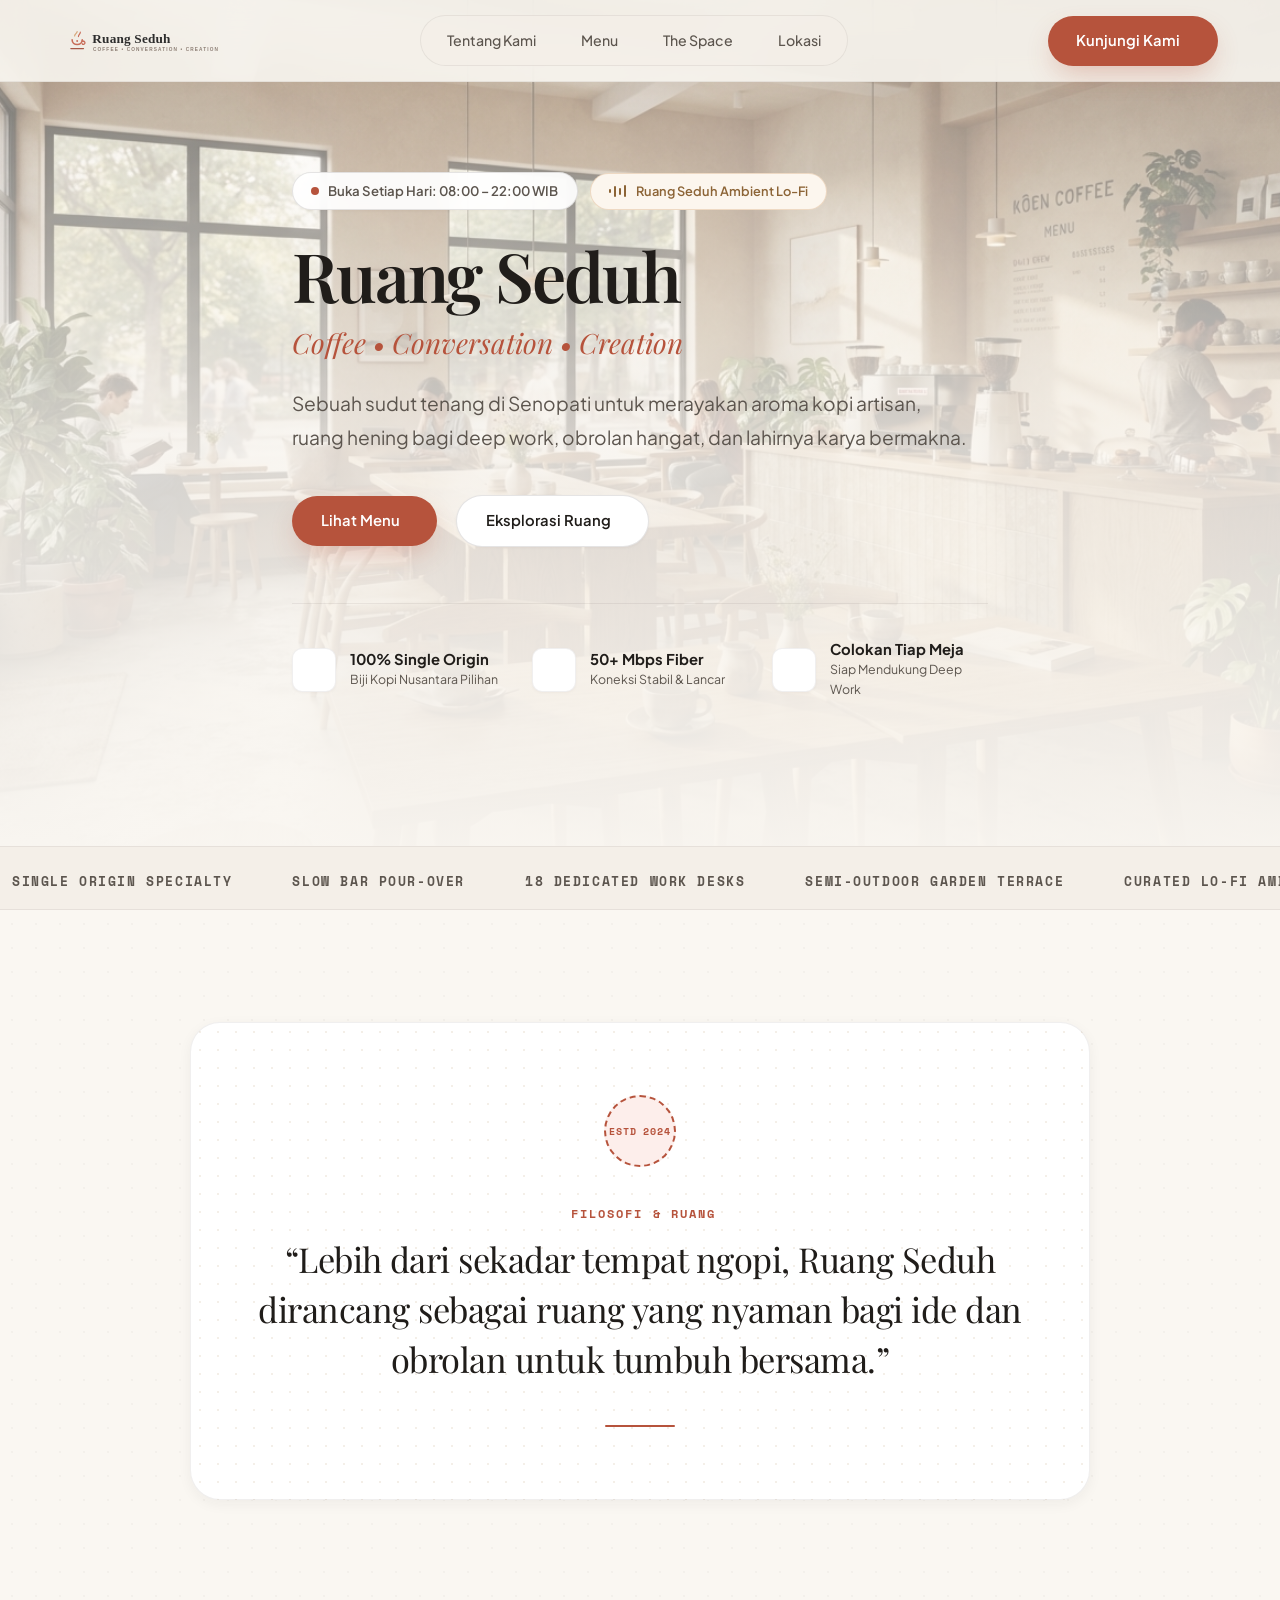
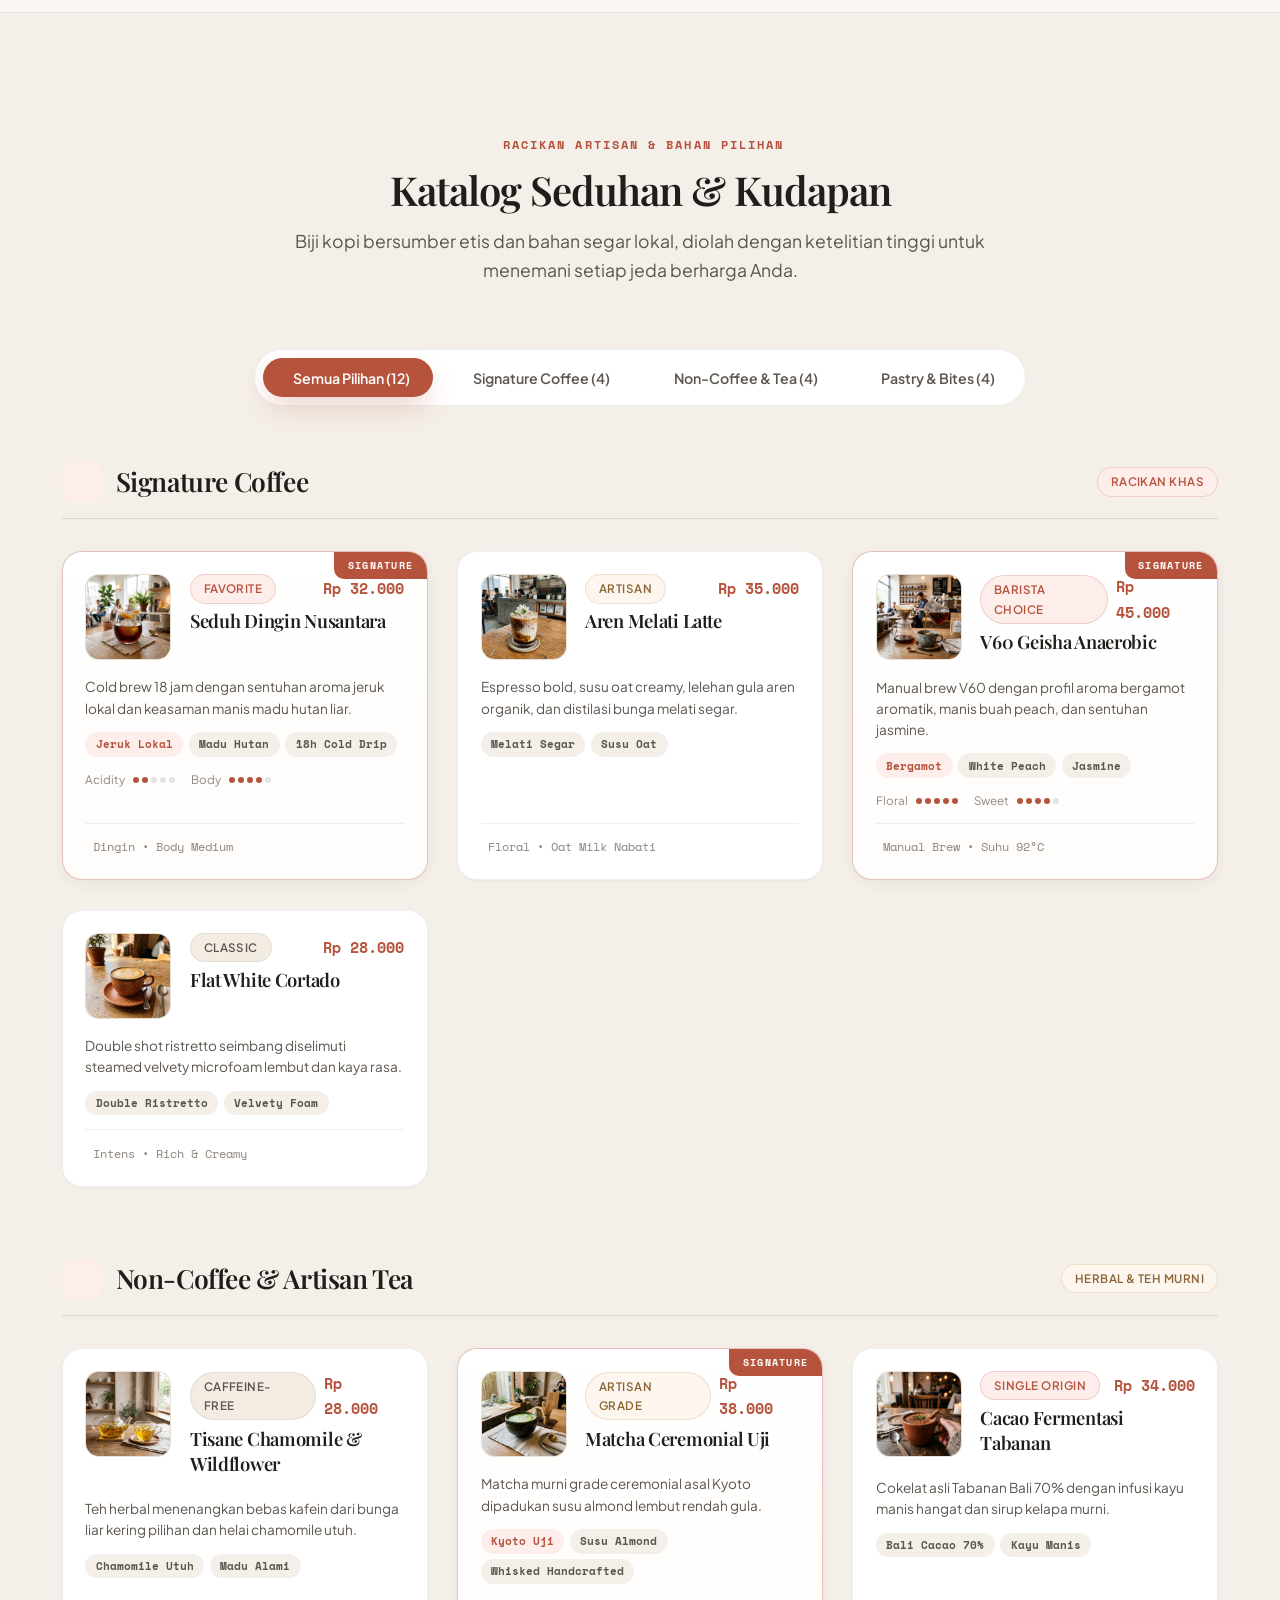
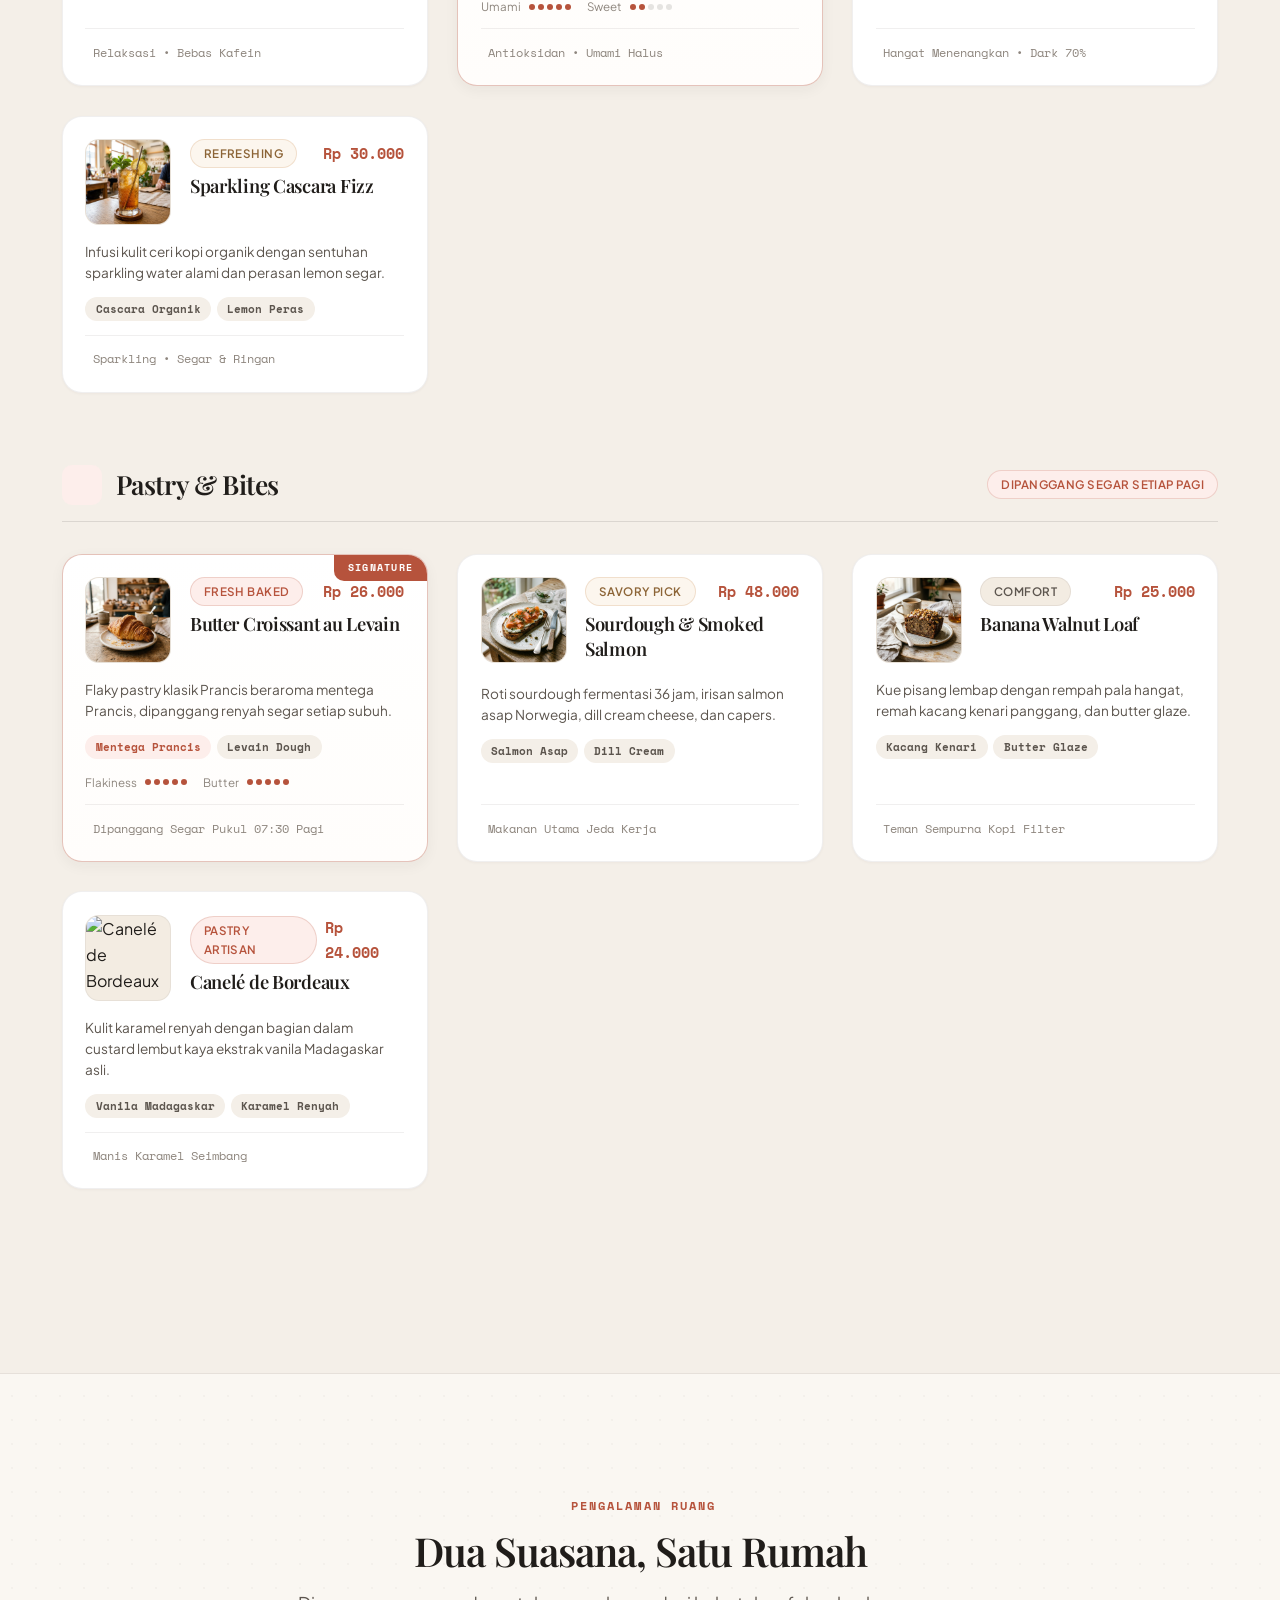
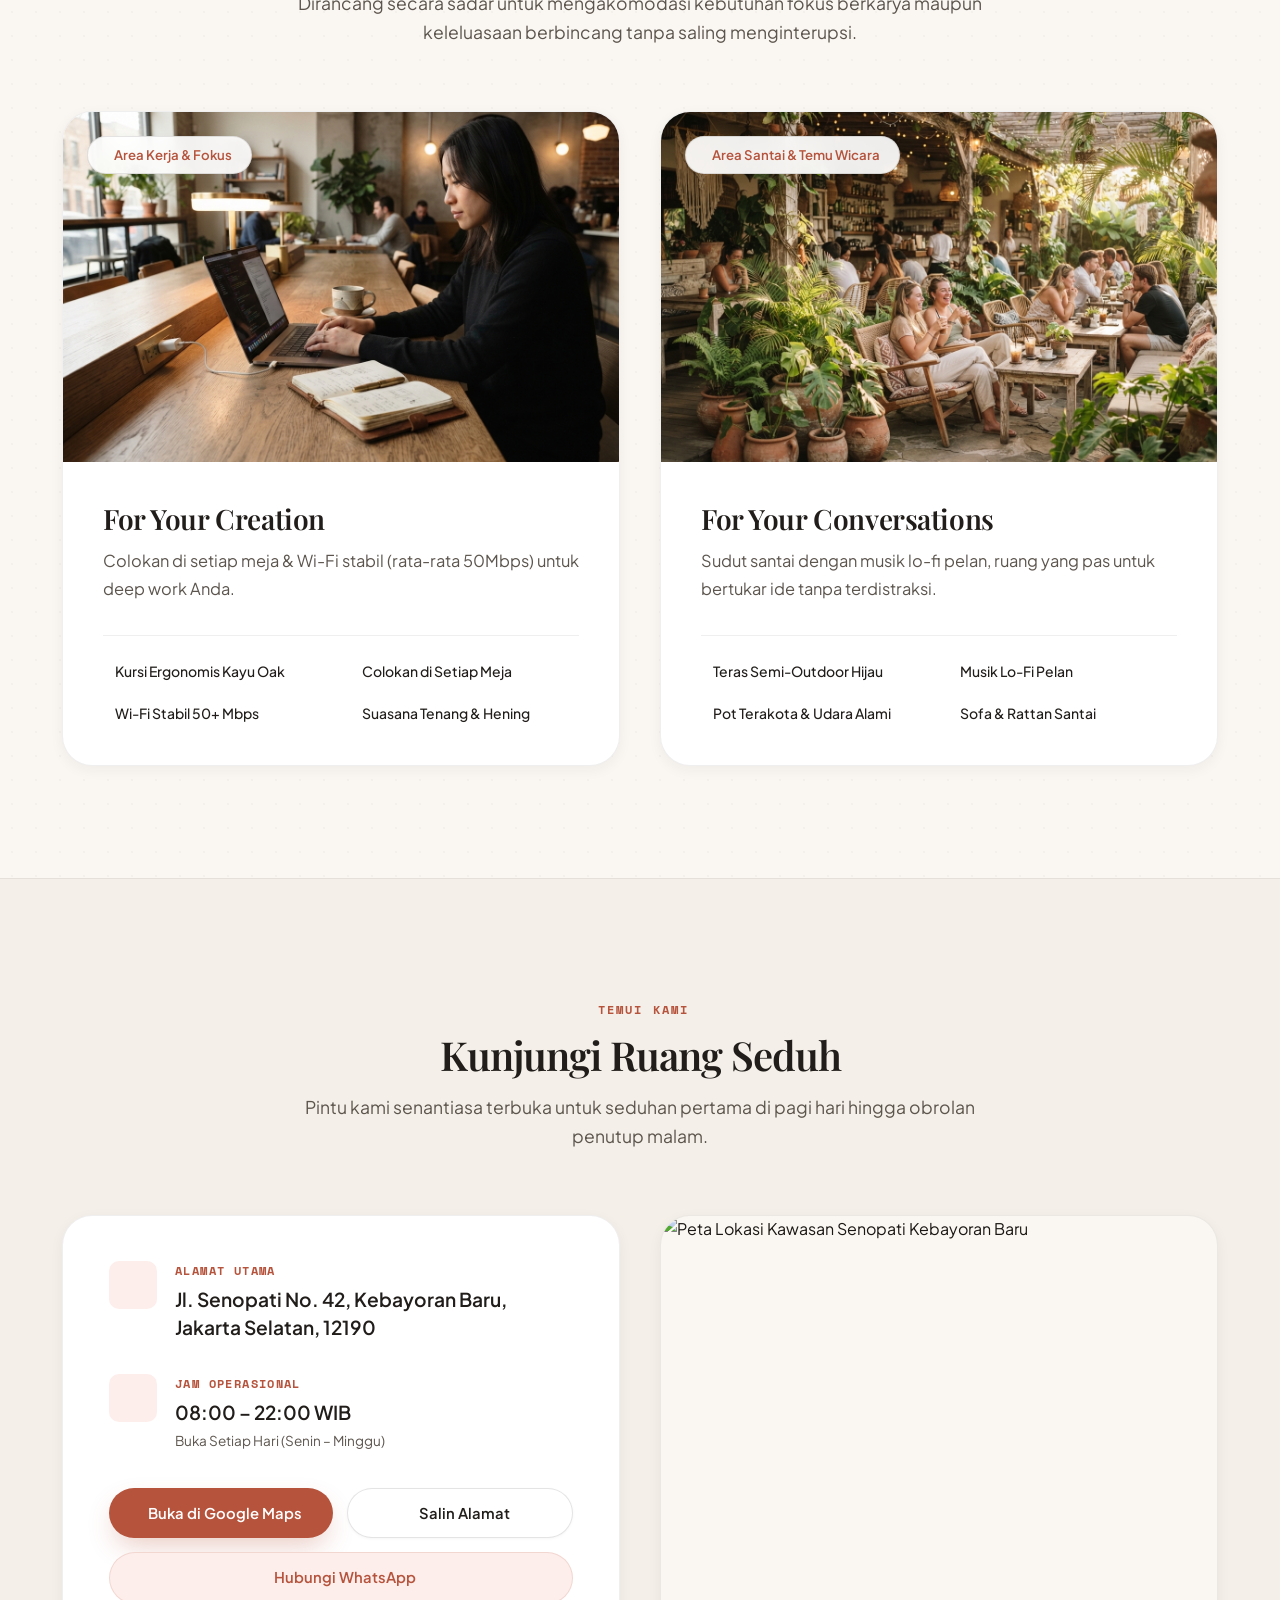
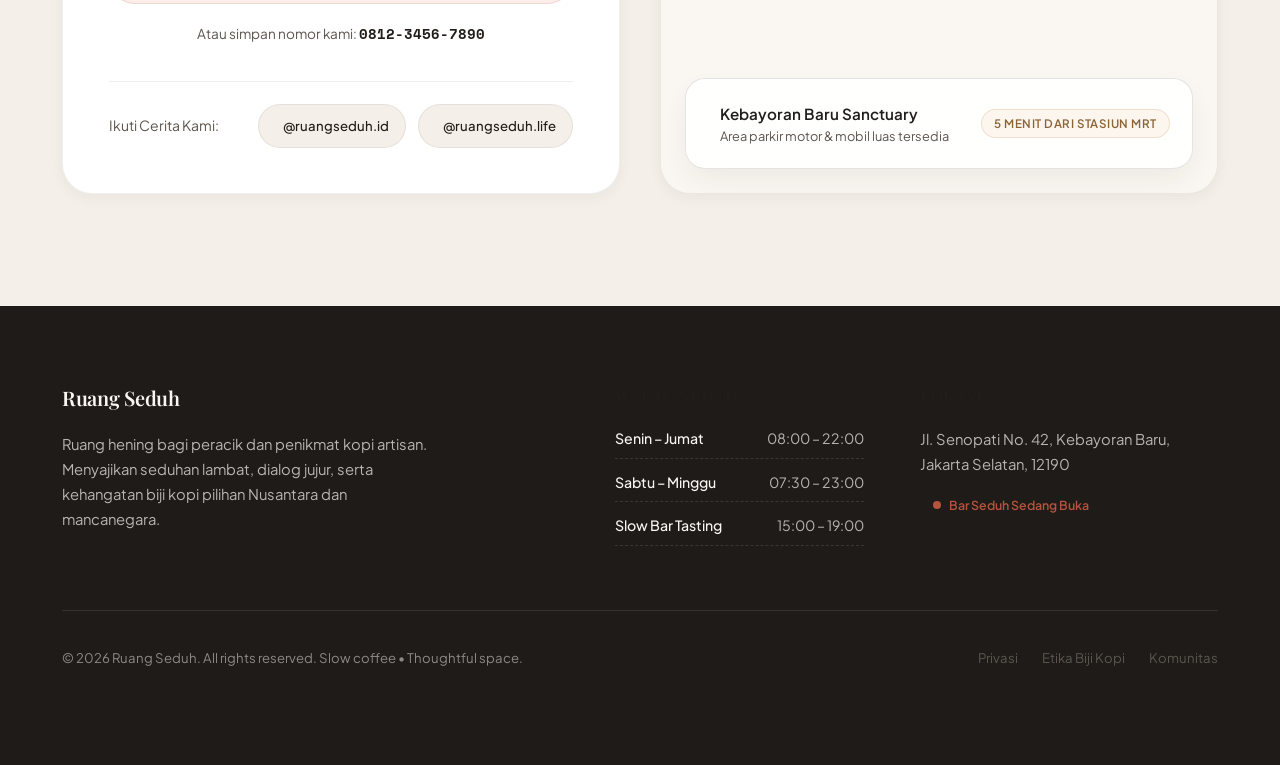
==== commit 9b473e91: "feat(styling): overhaul UI with haute artisanal Kinfolk aesthetic, Space Mono cupping specs, and sen" ====
--- a/index.html
+++ b/index.html
@@ -9,10 +9,10 @@
   <!-- Favicon / Brand Icon -->
   <link rel="icon" type="image/svg+xml" href="assets/images/logo.svg">
 
-  <!-- Google Fonts: Playfair Display (Serif) & Plus Jakarta Sans (Sans-Serif) -->
+  <!-- Google Fonts: Playfair Display (Serif), Plus Jakarta Sans (Sans-Serif), Space Mono (Artisanal Specs) -->
   <link rel="preconnect" href="https://fonts.googleapis.com">
   <link rel="preconnect" href="https://fonts.gstatic.com" crossorigin>
-  <link href="https://fonts.googleapis.com/css2?family=Playfair+Display:ital,wght@0,500;0,600;0,700;1,400;1,500&family=Plus+Jakarta+Sans:wght@400;500;600;700&display=swap" rel="stylesheet">
+  <link href="https://fonts.googleapis.com/css2?family=Playfair+Display:ital,wght@0,400;0,600;0,700;1,400;1,600&family=Plus+Jakarta+Sans:wght@400;500;600;700&family=Space+Mono:wght@400;700&display=swap" rel="stylesheet">
 
   <!-- Phosphor Icons CDN (Modern & Crisp) -->
   <link rel="stylesheet" type="text/css" href="https://unpkg.com/@phosphor-icons/web@2.1.1/src/regular/style.css">
@@ -279,12 +279,30 @@
                   <p class="menu-item-desc">
                     Cold brew 18 jam dengan sentuhan aroma jeruk lokal dan keasaman manis madu hutan liar.
                   </p>
-                  <!-- Flavor Profile Tags -->
+                  <!-- Flavor Profile Tags & Sensory Rating -->
                   <div class="menu-flavor-tags">
                     <span class="flavor-tag accent">Jeruk Lokal</span>
                     <span class="flavor-tag">Madu Hutan</span>
                     <span class="flavor-tag">18h Cold Drip</span>
                   </div>
+                  <div class="sensory-bar-wrap">
+                    <span>Acidity</span>
+                    <div class="sensory-dots">
+                      <span class="sensory-dot filled"></span>
+                      <span class="sensory-dot filled"></span>
+                      <span class="sensory-dot"></span>
+                      <span class="sensory-dot"></span>
+                      <span class="sensory-dot"></span>
+                    </div>
+                    <span style="margin-left: 0.5rem;">Body</span>
+                    <div class="sensory-dots">
+                      <span class="sensory-dot filled"></span>
+                      <span class="sensory-dot filled"></span>
+                      <span class="sensory-dot filled"></span>
+                      <span class="sensory-dot filled"></span>
+                      <span class="sensory-dot"></span>
+                    </div>
+                  </div>
                 </div>
                 <div class="menu-card-footer">
                   <i class="ph ph-snowflake"></i>
@@ -343,6 +361,24 @@
                     <span class="flavor-tag accent">Bergamot</span>
                     <span class="flavor-tag">White Peach</span>
                     <span class="flavor-tag">Jasmine</span>
+                  </div>
+                  <div class="sensory-bar-wrap">
+                    <span>Floral</span>
+                    <div class="sensory-dots">
+                      <span class="sensory-dot filled"></span>
+                      <span class="sensory-dot filled"></span>
+                      <span class="sensory-dot filled"></span>
+                      <span class="sensory-dot filled"></span>
+                      <span class="sensory-dot filled"></span>
+                    </div>
+                    <span style="margin-left: 0.5rem;">Sweet</span>
+                    <div class="sensory-dots">
+                      <span class="sensory-dot filled"></span>
+                      <span class="sensory-dot filled"></span>
+                      <span class="sensory-dot filled"></span>
+                      <span class="sensory-dot filled"></span>
+                      <span class="sensory-dot"></span>
+                    </div>
                   </div>
                 </div>
                 <div class="menu-card-footer">
@@ -447,6 +483,24 @@
                     <span class="flavor-tag">Susu Almond</span>
                     <span class="flavor-tag">Whisked Handcrafted</span>
                   </div>
+                  <div class="sensory-bar-wrap">
+                    <span>Umami</span>
+                    <div class="sensory-dots">
+                      <span class="sensory-dot filled"></span>
+                      <span class="sensory-dot filled"></span>
+                      <span class="sensory-dot filled"></span>
+                      <span class="sensory-dot filled"></span>
+                      <span class="sensory-dot filled"></span>
+                    </div>
+                    <span style="margin-left: 0.5rem;">Sweet</span>
+                    <div class="sensory-dots">
+                      <span class="sensory-dot filled"></span>
+                      <span class="sensory-dot filled"></span>
+                      <span class="sensory-dot"></span>
+                      <span class="sensory-dot"></span>
+                      <span class="sensory-dot"></span>
+                    </div>
+                  </div>
                 </div>
                 <div class="menu-card-footer">
                   <i class="ph ph-sparkle"></i>
@@ -548,6 +602,24 @@
                   <div class="menu-flavor-tags">
                     <span class="flavor-tag accent">Mentega Prancis</span>
                     <span class="flavor-tag">Levain Dough</span>
+                  </div>
+                  <div class="sensory-bar-wrap">
+                    <span>Flakiness</span>
+                    <div class="sensory-dots">
+                      <span class="sensory-dot filled"></span>
+                      <span class="sensory-dot filled"></span>
+                      <span class="sensory-dot filled"></span>
+                      <span class="sensory-dot filled"></span>
+                      <span class="sensory-dot filled"></span>
+                    </div>
+                    <span style="margin-left: 0.5rem;">Butter</span>
+                    <div class="sensory-dots">
+                      <span class="sensory-dot filled"></span>
+                      <span class="sensory-dot filled"></span>
+                      <span class="sensory-dot filled"></span>
+                      <span class="sensory-dot filled"></span>
+                      <span class="sensory-dot filled"></span>
+                    </div>
                   </div>
                 </div>
                 <div class="menu-card-footer">
--- a/assets/css/style.css
+++ b/assets/css/style.css
@@ -1,70 +1,78 @@
 /* ==========================================================================
-   Ruang Seduh — Modern Artisanal Design System & Main Stylesheet
-   Stack: Vanilla CSS, Semantic HTML5, Vanilla JavaScript
-   Brand Identity: Warm Organic Minimalism (Playfair Display + Plus Jakarta Sans)
+   RUANG SEDUH — Haute Artisanal Coffee Sanctuary Design System
+   Aesthetic Movement: Japanese Minimalist Architecture × Kinfolk Editorial
+   Stack: Pure Modern CSS, Semantic HTML5, Modular Vanilla JS
    ========================================================================== */
 
 /* ---------------------------------------------------------
-   1. CSS Custom Properties / Design Tokens
+   1. Design Tokens & Palette
    --------------------------------------------------------- */
 :root {
-  /* Colors */
-  --bg-canvas: #FAF8F5;              /* Warm Oat Beige */
-  --bg-canvas-dim: #F4EFEA;          /* Deeper Oat Tone */
-  --bg-surface: #FFFFFF;             /* Crisp Card Surface */
-  --bg-surface-tint: #F3EEE7;        /* Well / Sub-container */
-  --bg-surface-high: #EAE5DD;
-  
-  --color-terracotta: #C86C58;       /* Primary Accent */
-  --color-terracotta-dark: #B15844;  /* Hover State */
-  --color-terracotta-soft: #FFDAD3;  /* Tint */
-  --color-terracotta-light: #FFF7F3; /* Blush Container */
-
-  --color-amber: #D4A373;            /* Warm Highlight */
-  --color-amber-dark: #8C6239;
-  --color-amber-soft: #FDF6EE;
-  
-  --text-main: #2D2D2D;              /* Slate Charcoal (NO pure black) */
-  --text-muted: #5C554E;             /* Body Charcoal */
-  --text-light: #8C827A;             /* Caption / Placeholder */
-  --text-on-terracotta: #FFFFFF;     /* Contrast Text */
-
-  --border-subtle: rgba(45, 45, 45, 0.08);
-  --border-focus: rgba(200, 108, 88, 0.4);
-
-  /* Typography */
+  /* Surface & Canvas (Warm Oat Porcelain & Stone) */
+  --bg-canvas: #FAF7F2;              /* Warm Oat Linen */
+  --bg-canvas-subtle: #F4EFE8;       /* Deeper Tonal Stone */
+  --bg-surface: #FFFFFF;             /* Pure Ceramic Card */
+  --bg-surface-tint: #F3ECE2;        /* Well / Recessed Surface */
+  --bg-surface-elevated: #FFFFFF;
+  --bg-glass: rgba(250, 247, 242, 0.88);
+  --bg-glass-card: rgba(255, 255, 255, 0.92);
+
+  /* Primary Brand Tones (Roasted Clay & Ember) */
+  --color-terracotta: #B6533C;       /* Burnt Terracotta Rust */
+  --color-terracotta-hover: #9E432E; /* Deep Terracotta */
+  --color-terracotta-soft: #FDEEEB;  /* Creamy Terracotta Wash */
+  --color-terracotta-tint: rgba(182, 83, 60, 0.08);
+
+  /* Secondary Accents (Golden Crema & Sage) */
+  --color-crema: #D4A373;            /* Golden Amber Crema */
+  --color-crema-soft: #FCF6EE;       /* Warm Crema Tint */
+  --color-crema-dark: #8C6436;
+
+  /* Typographic Hierarchy (Espresso Slate - NO #000000) */
+  --text-main: #201D1A;              /* Roasted Espresso Slate */
+  --text-muted: #5C554E;             /* Aged Parchment Charcoal */
+  --text-light: #8E867E;             /* Subdued Metadata Slate */
+  --text-inverted: #FAF7F2;
+
+  /* Borders & Hairlines */
+  --border-subtle: rgba(45, 38, 32, 0.07);
+  --border-medium: rgba(45, 38, 32, 0.12);
+  --border-accent: rgba(182, 83, 60, 0.28);
+
+  /* Typography Stacks */
   --font-serif: 'Playfair Display', Georgia, serif;
   --font-sans: 'Plus Jakarta Sans', -apple-system, BlinkMacSystemFont, 'Segoe UI', Roboto, sans-serif;
-
-  /* Elevation Shadows */
-  --shadow-xs: 0 1px 3px rgba(78, 62, 48, 0.04);
-  --shadow-sm: 0 4px 14px rgba(78, 62, 48, 0.06);
-  --shadow-md: 0 10px 25px -4px rgba(78, 62, 48, 0.09);
-  --shadow-lg: 0 20px 42px -10px rgba(78, 62, 48, 0.13);
-  --shadow-terracotta: 0 10px 24px -5px rgba(200, 108, 88, 0.35);
-
-  /* Geometry Radii */
+  --font-mono: 'Space Mono', monospace;
+
+  /* Shadows (Tonal Umber Elevation) */
+  --shadow-xs: 0 1px 3px rgba(45, 38, 32, 0.04);
+  --shadow-sm: 0 4px 14px rgba(45, 38, 32, 0.05);
+  --shadow-md: 0 12px 30px -4px rgba(45, 38, 32, 0.07);
+  --shadow-lg: 0 24px 50px -10px rgba(45, 38, 32, 0.11);
+  --shadow-terracotta: 0 12px 28px -6px rgba(182, 83, 60, 0.32);
+
+  /* Geometry & Curves */
   --radius-xs: 6px;
   --radius-sm: 10px;
   --radius-md: 14px;
-  --radius-lg: 18px;
-  --radius-xl: 26px;
-  --radius-arch: 40px 40px 18px 18px;
+  --radius-lg: 20px;
+  --radius-xl: 30px;
+  --radius-arch: 40px 40px 20px 20px;
   --radius-full: 9999px;
 
   /* Layout */
-  --container-max: 1200px;
-  --header-height: 80px;
+  --container-max: 1220px;
+  --header-height: 82px;
   --tap-target: 44px;
 
   /* Transitions */
-  --transition-fast: 160ms cubic-bezier(0.4, 0, 0.2, 1);
-  --transition-normal: 280ms cubic-bezier(0.4, 0, 0.2, 1);
-  --transition-slow: 500ms cubic-bezier(0.4, 0, 0.2, 1);
+  --transition-fast: 180ms cubic-bezier(0.16, 1, 0.3, 1);
+  --transition-normal: 320ms cubic-bezier(0.16, 1, 0.3, 1);
+  --transition-slow: 600ms cubic-bezier(0.16, 1, 0.3, 1);
 }
 
 /* ---------------------------------------------------------
-   2. Reset & Base Styles
+   2. Reset & High-Craft Base Styles
    --------------------------------------------------------- */
 *, *::before, *::after {
   box-sizing: border-box;
@@ -84,9 +92,11 @@
   color: var(--text-main);
   font-family: var(--font-sans);
   font-size: 16px;
-  line-height: 1.6;
+  line-height: 1.65;
   overflow-x: hidden;
   position: relative;
+  background-image: radial-gradient(rgba(45, 38, 32, 0.03) 1px, transparent 1px);
+  background-size: 24px 24px;
 }
 
 img, svg {
@@ -97,7 +107,7 @@
 a {
   color: inherit;
   text-decoration: none;
-  transition: color var(--transition-fast), background var(--transition-fast), transform var(--transition-fast);
+  transition: all var(--transition-fast);
 }
 
 button {
@@ -109,80 +119,98 @@
   color: inherit;
 }
 
+::selection {
+  background-color: var(--color-terracotta-soft);
+  color: var(--color-terracotta);
+}
+
 /* ---------------------------------------------------------
-   3. Typography Utility Hierarchy
+   3. Typography Hierarchy & Micro-Architecture
    --------------------------------------------------------- */
 h1, h2, h3, h4, .font-serif {
   font-family: var(--font-serif);
   color: var(--text-main);
-  line-height: 1.25;
+  line-height: 1.2;
   font-weight: 600;
+  letter-spacing: -0.015em;
+}
+
+.text-editorial-italic {
+  font-family: var(--font-serif);
+  font-style: italic;
+  font-weight: 400;
+  color: var(--color-terracotta);
 }
 
 .text-overline {
-  font-family: var(--font-sans);
-  font-size: 0.75rem;
+  font-family: var(--font-mono);
+  font-size: 0.725rem;
   font-weight: 700;
   text-transform: uppercase;
-  letter-spacing: 0.14em;
+  letter-spacing: 0.18em;
   color: var(--color-terracotta);
   display: inline-flex;
   align-items: center;
-  gap: 0.4rem;
-  margin-bottom: 0.6rem;
-}
-
-.text-overline i {
-  font-size: 0.95rem;
+  gap: 0.45rem;
+  margin-bottom: 0.75rem;
+}
+
+.text-mono-spec {
+  font-family: var(--font-mono);
+  font-size: 0.75rem;
+  letter-spacing: 0.05em;
+  color: var(--text-light);
 }
 
 /* ---------------------------------------------------------
-   4. Layout Containers
+   4. Layout Containers & Section Rhythm
    --------------------------------------------------------- */
 .container {
   width: 100%;
   max-width: var(--container-max);
   margin-left: auto;
   margin-right: auto;
-  padding-left: 1.5rem;
-  padding-right: 1.5rem;
+  padding-left: 2rem;
+  padding-right: 2rem;
 }
 
 .section {
-  padding-top: 6rem;
-  padding-bottom: 6rem;
+  padding-top: 7rem;
+  padding-bottom: 7rem;
   position: relative;
 }
 
 .section-dim {
-  background-color: var(--bg-canvas-dim);
+  background-color: var(--bg-canvas-subtle);
+  border-top: 1px solid var(--border-subtle);
+  border-bottom: 1px solid var(--border-subtle);
 }
 
 .section-header {
-  margin-bottom: 3.5rem;
+  margin-bottom: 4rem;
 }
 
 .section-header.text-center {
   text-align: center;
-  max-width: 680px;
+  max-width: 720px;
   margin-left: auto;
   margin-right: auto;
 }
 
 .section-title {
-  font-size: 2.25rem;
-  letter-spacing: -0.02em;
-  margin-bottom: 0.75rem;
+  font-size: 2.5rem;
+  letter-spacing: -0.025em;
+  margin-bottom: 0.85rem;
 }
 
 .section-desc {
-  font-size: 1.05rem;
+  font-size: 1.1rem;
   color: var(--text-muted);
-  line-height: 1.6;
+  line-height: 1.65;
 }
 
 /* ---------------------------------------------------------
-   5. Buttons & Badges (Tap Target >= 44px)
+   5. Buttons, Badges & Interactive Controls (Tap Target >= 44px)
    --------------------------------------------------------- */
 .btn {
   display: inline-flex;
@@ -190,50 +218,51 @@
   justify-content: center;
   gap: 0.55rem;
   min-height: var(--tap-target);
-  padding: 0.75rem 1.6rem;
-  border-radius: var(--radius-md);
+  padding: 0.8rem 1.8rem;
+  border-radius: var(--radius-full);
   font-family: var(--font-sans);
   font-size: 0.925rem;
   font-weight: 600;
   transition: all var(--transition-normal);
   text-align: center;
+  position: relative;
 }
 
 .btn-primary {
   background-color: var(--color-terracotta);
-  color: var(--text-on-terracotta);
+  color: #FFFFFF;
   box-shadow: var(--shadow-terracotta);
 }
 
 .btn-primary:hover {
-  background-color: var(--color-terracotta-dark);
+  background-color: var(--color-terracotta-hover);
   transform: translateY(-2px);
-  box-shadow: 0 14px 28px -4px rgba(200, 108, 88, 0.42);
+  box-shadow: 0 16px 32px -4px rgba(182, 83, 60, 0.45);
 }
 
 .btn-secondary {
   background-color: var(--bg-surface);
   color: var(--text-main);
-  border: 1px solid var(--border-subtle);
+  border: 1px solid var(--border-medium);
   box-shadow: var(--shadow-xs);
 }
 
 .btn-secondary:hover {
-  background-color: var(--bg-surface-tint);
-  border-color: rgba(45, 45, 45, 0.15);
+  background-color: var(--bg-canvas-subtle);
+  border-color: rgba(45, 38, 32, 0.2);
   transform: translateY(-2px);
   box-shadow: var(--shadow-sm);
 }
 
 .btn-soft {
-  background-color: var(--color-terracotta-light);
-  color: var(--color-terracotta-dark);
+  background-color: var(--color-terracotta-soft);
+  color: var(--color-terracotta);
   font-weight: 600;
-  border: 1px solid rgba(200, 108, 88, 0.15);
+  border: 1px solid rgba(182, 83, 60, 0.15);
 }
 
 .btn-soft:hover {
-  background-color: var(--color-terracotta-soft);
+  background-color: rgba(182, 83, 60, 0.15);
   transform: translateY(-1px);
 }
 
@@ -241,31 +270,34 @@
   display: inline-flex;
   align-items: center;
   gap: 0.35rem;
-  padding: 0.25rem 0.75rem;
+  padding: 0.25rem 0.8rem;
   border-radius: var(--radius-full);
-  font-size: 0.75rem;
+  font-size: 0.725rem;
   font-weight: 600;
-  letter-spacing: 0.02em;
+  letter-spacing: 0.04em;
+  text-transform: uppercase;
 }
 
 .badge-terracotta {
-  background-color: var(--color-terracotta-light);
-  color: var(--color-terracotta);
+  background-color: var(--color-terracotta-soft);
+  color: var(--color-terracotta);
+  border: 1px solid rgba(182, 83, 60, 0.2);
 }
 
 .badge-amber {
-  background-color: var(--color-amber-soft);
-  color: var(--color-amber-dark);
-  border: 1px solid rgba(212, 163, 115, 0.2);
+  background-color: var(--color-crema-soft);
+  color: var(--color-crema-dark);
+  border: 1px solid rgba(212, 163, 115, 0.28);
 }
 
 .badge-neutral {
   background-color: var(--bg-surface-tint);
   color: var(--text-muted);
+  border: 1px solid var(--border-subtle);
 }
 
 /* ---------------------------------------------------------
-   6. Smart Navigation Header (Hide-on-Scroll)
+   6. Smart Navigation Header (Hide-on-Scroll + Blur Glass)
    --------------------------------------------------------- */
 .smart-header {
   position: fixed;
@@ -274,9 +306,9 @@
   width: 100%;
   height: var(--header-height);
   z-index: 1000;
-  background-color: rgba(250, 248, 245, 0.94);
-  backdrop-filter: blur(16px);
-  -webkit-backdrop-filter: blur(16px);
+  background-color: var(--bg-glass);
+  backdrop-filter: blur(20px);
+  -webkit-backdrop-filter: blur(20px);
   border-bottom: 1px solid var(--border-subtle);
   transition: transform var(--transition-normal), background-color var(--transition-fast);
 }
@@ -307,22 +339,32 @@
 .nav-desktop {
   display: flex;
   align-items: center;
-  gap: 1.5rem;
+  gap: 0.5rem;
+  background-color: rgba(244, 239, 232, 0.6);
+  padding: 0.35rem 0.5rem;
+  border-radius: var(--radius-full);
+  border: 1px solid var(--border-subtle);
 }
 
 .nav-link {
-  font-size: 0.925rem;
+  font-size: 0.885rem;
   font-weight: 500;
   color: var(--text-muted);
-  padding: 0.5rem 0.85rem;
-  border-radius: var(--radius-sm);
+  padding: 0.45rem 1.15rem;
+  border-radius: var(--radius-full);
   transition: all var(--transition-fast);
-  position: relative;
-}
-
-.nav-link:hover, .nav-link.active {
-  color: var(--color-terracotta);
-  background-color: var(--color-terracotta-light);
+}
+
+.nav-link:hover {
+  color: var(--text-main);
+  background-color: rgba(255, 255, 255, 0.7);
+}
+
+.nav-link.active {
+  color: var(--color-terracotta);
+  background-color: #FFFFFF;
+  box-shadow: var(--shadow-xs);
+  font-weight: 600;
 }
 
 .header-actions {
@@ -331,22 +373,22 @@
   gap: 1rem;
 }
 
-/* Hamburger button for mobile */
 .hamburger-btn {
   display: none;
   align-items: center;
   justify-content: center;
   width: var(--tap-target);
   height: var(--tap-target);
-  border-radius: var(--radius-md);
-  background-color: var(--bg-surface-tint);
+  border-radius: var(--radius-full);
+  background-color: var(--bg-surface);
+  border: 1px solid var(--border-medium);
   color: var(--text-main);
   transition: background-color var(--transition-fast);
   font-size: 1.35rem;
 }
 
 .hamburger-btn:hover {
-  background-color: var(--bg-surface-high);
+  background-color: var(--bg-surface-tint);
 }
 
 /* Mobile Navigation Drawer */
@@ -360,10 +402,10 @@
   box-shadow: var(--shadow-lg);
   display: none;
   flex-direction: column;
-  padding: 1.5rem;
+  padding: 1.75rem;
   gap: 0.65rem;
   z-index: 999;
-  transform: translateY(-8px);
+  transform: translateY(-10px);
   opacity: 0;
   transition: all var(--transition-normal);
 }
@@ -375,7 +417,7 @@
 }
 
 .mobile-nav-link {
-  padding: 0.85rem 1rem;
+  padding: 0.85rem 1.25rem;
   font-size: 1.05rem;
   font-weight: 500;
   color: var(--text-main);
@@ -393,12 +435,12 @@
 }
 
 .mobile-nav-link:hover, .mobile-nav-link.active {
-  background-color: var(--color-terracotta-light);
+  background-color: var(--color-terracotta-soft);
   color: var(--color-terracotta);
 }
 
 /* ---------------------------------------------------------
-   7. Hero Section with Ken Burns Animation & Ambient Widgets
+   7. Hero Section (Editorial Vignette & Ken Burns)
    --------------------------------------------------------- */
 .hero-section {
   position: relative;
@@ -406,7 +448,7 @@
   display: flex;
   align-items: center;
   padding-top: calc(var(--header-height) + 2rem);
-  padding-bottom: 5rem;
+  padding-bottom: 5.5rem;
   overflow: hidden;
 }
 
@@ -423,8 +465,9 @@
   width: 100%;
   height: 100%;
   object-fit: cover;
-  animation: kenBurns 26s ease-in-out infinite alternate;
+  animation: kenBurns 28s ease-in-out infinite alternate;
   transform-origin: center center;
+  filter: contrast(1.02) saturate(0.95);
 }
 
 @keyframes kenBurns {
@@ -438,9 +481,9 @@
   inset: 0;
   background: linear-gradient(
     to bottom,
-    rgba(250, 248, 245, 0.45) 0%,
-    rgba(250, 248, 245, 0.88) 60%,
-    rgba(250, 248, 245, 0.98) 100%
+    rgba(250, 247, 242, 0.4) 0%,
+    rgba(250, 247, 242, 0.85) 55%,
+    rgba(250, 247, 242, 0.98) 100%
   );
   z-index: 2;
 }
@@ -448,7 +491,7 @@
 .hero-content {
   position: relative;
   z-index: 3;
-  max-width: 720px;
+  max-width: 760px;
 }
 
 .hero-badges-group {
@@ -456,48 +499,48 @@
   flex-wrap: wrap;
   align-items: center;
   gap: 0.75rem;
-  margin-bottom: 1.5rem;
+  margin-bottom: 1.75rem;
 }
 
 .hero-badge {
-  background-color: rgba(255, 255, 255, 0.92);
-  backdrop-filter: blur(8px);
-  border: 1px solid var(--border-subtle);
-  padding: 0.4rem 1rem;
+  background-color: var(--bg-glass-card);
+  backdrop-filter: blur(10px);
+  border: 1px solid var(--border-medium);
+  padding: 0.45rem 1.15rem;
   border-radius: var(--radius-full);
   display: inline-flex;
   align-items: center;
-  gap: 0.5rem;
+  gap: 0.55rem;
   font-size: 0.825rem;
   font-weight: 600;
   color: var(--text-muted);
   box-shadow: var(--shadow-xs);
 }
 
-/* Live Lo-Fi Audio Mood Widget */
+/* Ambient Lo-Fi Mood Pill */
 .hero-lofi-badge {
-  background-color: var(--color-amber-soft);
-  border: 1px solid rgba(212, 163, 115, 0.25);
-  padding: 0.4rem 1rem;
+  background-color: var(--color-crema-soft);
+  border: 1px solid rgba(212, 163, 115, 0.35);
+  padding: 0.45rem 1.15rem;
   border-radius: var(--radius-full);
   display: inline-flex;
   align-items: center;
-  gap: 0.55rem;
+  gap: 0.6rem;
   font-size: 0.8rem;
   font-weight: 600;
-  color: var(--color-amber-dark);
+  color: var(--color-crema-dark);
 }
 
 .soundwave-box {
   display: flex;
   align-items: center;
-  gap: 2px;
+  gap: 2.5px;
   height: 12px;
 }
 
 .soundwave-bar {
   width: 2.5px;
-  background-color: var(--color-amber-dark);
+  background-color: var(--color-crema-dark);
   border-radius: 2px;
   animation: soundwave 1.2s ease-in-out infinite alternate;
 }
@@ -522,59 +565,61 @@
 
 @keyframes pulseAnimation {
   0% { transform: scale(0.95); opacity: 0.8; }
-  50% { transform: scale(1.25); opacity: 1; }
+  50% { transform: scale(1.3); opacity: 1; }
   100% { transform: scale(0.95); opacity: 0.8; }
 }
 
 .hero-headline {
-  font-size: 3.75rem;
-  letter-spacing: -0.025em;
-  margin-bottom: 0.5rem;
+  font-size: 4.25rem;
+  letter-spacing: -0.03em;
+  margin-bottom: 0.4rem;
   color: var(--text-main);
+  line-height: 1.1;
 }
 
 .hero-tagline {
   font-family: var(--font-serif);
   font-style: italic;
-  font-size: 1.6rem;
-  color: var(--color-terracotta);
-  font-weight: 500;
-  margin-bottom: 1.25rem;
+  font-size: 1.75rem;
+  color: var(--color-terracotta);
+  font-weight: 400;
+  margin-bottom: 1.35rem;
 }
 
 .hero-description {
-  font-size: 1.15rem;
+  font-size: 1.2rem;
   color: var(--text-muted);
-  line-height: 1.7;
-  margin-bottom: 2.25rem;
+  line-height: 1.75;
+  margin-bottom: 2.5rem;
+  max-width: 680px;
 }
 
 .hero-actions {
   display: flex;
   flex-wrap: wrap;
   align-items: center;
-  gap: 1rem;
-  margin-bottom: 3rem;
-}
-
-/* Hero Key Pillars / Stat Chips */
+  gap: 1.15rem;
+  margin-bottom: 3.5rem;
+}
+
+/* Hero Key Pillars */
 .hero-pillars-grid {
   display: grid;
   grid-template-columns: repeat(3, 1fr);
-  gap: 1.25rem;
-  padding-top: 2rem;
+  gap: 1.5rem;
+  padding-top: 2.25rem;
   border-top: 1px solid var(--border-subtle);
 }
 
 .pillar-item {
   display: flex;
   align-items: center;
-  gap: 0.75rem;
+  gap: 0.85rem;
 }
 
 .pillar-icon-box {
-  width: 40px;
-  height: 40px;
+  width: 44px;
+  height: 44px;
   border-radius: var(--radius-sm);
   background-color: var(--bg-surface);
   border: 1px solid var(--border-subtle);
@@ -582,13 +627,13 @@
   align-items: center;
   justify-content: center;
   color: var(--color-terracotta);
-  font-size: 1.25rem;
+  font-size: 1.35rem;
   box-shadow: var(--shadow-xs);
   flex-shrink: 0;
 }
 
 .pillar-title {
-  font-size: 0.9rem;
+  font-size: 0.925rem;
   font-weight: 700;
   color: var(--text-main);
   line-height: 1.3;
@@ -605,18 +650,18 @@
 .marquee-wrapper {
   width: 100%;
   overflow: hidden;
-  background-color: var(--bg-canvas-dim);
+  background-color: var(--bg-canvas-subtle);
   border-top: 1px solid var(--border-subtle);
   border-bottom: 1px solid var(--border-subtle);
-  padding: 0.85rem 0;
+  padding: 1rem 0;
   white-space: nowrap;
 }
 
 .marquee-content {
   display: inline-flex;
   align-items: center;
-  gap: 2.5rem;
-  animation: marqueeRoll 28s linear infinite;
+  gap: 3rem;
+  animation: marqueeRoll 32s linear infinite;
 }
 
 @keyframes marqueeRoll {
@@ -627,43 +672,45 @@
 .marquee-item {
   display: inline-flex;
   align-items: center;
-  gap: 0.65rem;
-  font-family: var(--font-sans);
-  font-size: 0.85rem;
-  font-weight: 600;
-  letter-spacing: 0.08em;
+  gap: 0.75rem;
+  font-family: var(--font-mono);
+  font-size: 0.825rem;
+  font-weight: 700;
+  letter-spacing: 0.12em;
   text-transform: uppercase;
   color: var(--text-muted);
 }
 
 .marquee-item i {
   color: var(--color-terracotta);
-  font-size: 1rem;
+  font-size: 1.05rem;
 }
 
 /* ---------------------------------------------------------
-   9. About Us Section (Minimalist Editorial + Wax Stamp)
+   9. About Us Section (Kinfolk Editorial + Ceramic Stamp)
    --------------------------------------------------------- */
 .about-section {
-  padding-top: 6rem;
-  padding-bottom: 6rem;
+  padding-top: 7rem;
+  padding-bottom: 7rem;
 }
 
 .about-card {
-  max-width: 880px;
+  max-width: 900px;
   margin: 0 auto;
   text-align: center;
-  padding: 3.5rem 2.5rem;
+  padding: 4.5rem 3rem;
   position: relative;
   background-color: var(--bg-surface);
   border-radius: var(--radius-xl);
   border: 1px solid var(--border-subtle);
   box-shadow: var(--shadow-sm);
+  background-image: radial-gradient(var(--bg-canvas-subtle) 1px, transparent 1px);
+  background-size: 18px 18px;
 }
 
 .about-stamp {
-  width: 68px;
-  height: 68px;
+  width: 72px;
+  height: 72px;
   border-radius: 50%;
   border: 2px dashed var(--color-terracotta);
   color: var(--color-terracotta);
@@ -671,40 +718,40 @@
   flex-direction: column;
   align-items: center;
   justify-content: center;
-  margin: 0 auto 1.5rem;
+  margin: 0 auto 1.75rem;
+  font-family: var(--font-mono);
   font-size: 0.65rem;
   font-weight: 700;
-  letter-spacing: 0.05em;
+  letter-spacing: 0.08em;
   text-transform: uppercase;
-  background-color: var(--color-terracotta-light);
+  background-color: var(--color-terracotta-soft);
 }
 
 .about-stamp i {
-  font-size: 1.25rem;
+  font-size: 1.35rem;
   margin-bottom: 2px;
 }
 
 .about-quote {
   font-family: var(--font-serif);
-  font-size: 2rem;
+  font-size: 2.15rem;
   line-height: 1.45;
   color: var(--text-main);
-  font-weight: 500;
-  letter-spacing: -0.01em;
+  font-weight: 400;
+  letter-spacing: -0.015em;
 }
 
 .about-divider {
-  width: 60px;
+  width: 70px;
   height: 2px;
   background-color: var(--color-terracotta);
-  margin: 2rem auto 0;
+  margin: 2.5rem auto 0;
   border-radius: var(--radius-full);
 }
 
 /* ---------------------------------------------------------
    10. Our Menu Section (Interactive Filter, Dynamic Cards)
    --------------------------------------------------------- */
-/* Interactive Category Tabs */
 .menu-filter-nav {
   display: flex;
   align-items: center;
@@ -712,17 +759,22 @@
   flex-wrap: wrap;
   gap: 0.65rem;
   margin-bottom: 3.5rem;
+  background-color: var(--bg-surface);
+  padding: 0.5rem;
+  border-radius: var(--radius-full);
+  border: 1px solid var(--border-subtle);
+  max-width: max-content;
+  margin-left: auto;
+  margin-right: auto;
 }
 
 .menu-filter-btn {
-  padding: 0.65rem 1.35rem;
+  padding: 0.65rem 1.4rem;
   border-radius: var(--radius-full);
-  font-size: 0.875rem;
+  font-size: 0.885rem;
   font-weight: 600;
   color: var(--text-muted);
-  background-color: var(--bg-surface);
-  border: 1px solid var(--border-subtle);
-  box-shadow: var(--shadow-xs);
+  background-color: transparent;
   transition: all var(--transition-normal);
   display: inline-flex;
   align-items: center;
@@ -730,19 +782,17 @@
 }
 
 .menu-filter-btn i {
-  font-size: 1rem;
+  font-size: 1.05rem;
 }
 
 .menu-filter-btn:hover {
-  background-color: var(--bg-surface-tint);
   color: var(--text-main);
-  transform: translateY(-1px);
+  background-color: var(--bg-canvas-subtle);
 }
 
 .menu-filter-btn.active {
   background-color: var(--color-terracotta);
-  color: var(--text-on-terracotta);
-  border-color: var(--color-terracotta);
+  color: #FFFFFF;
   box-shadow: var(--shadow-terracotta);
 }
 
@@ -761,45 +811,45 @@
   align-items: center;
   justify-content: space-between;
   margin-bottom: 2rem;
-  border-bottom: 1px solid var(--border-subtle);
-  padding-bottom: 0.85rem;
+  border-bottom: 1px solid var(--border-medium);
+  padding-bottom: 1rem;
 }
 
 .category-title-wrap {
   display: flex;
   align-items: center;
-  gap: 0.75rem;
+  gap: 0.85rem;
 }
 
 .category-icon {
-  width: 36px;
-  height: 36px;
+  width: 40px;
+  height: 40px;
   display: flex;
   align-items: center;
   justify-content: center;
-  background-color: var(--color-terracotta-light);
+  background-color: var(--color-terracotta-soft);
   color: var(--color-terracotta);
   border-radius: var(--radius-sm);
-  font-size: 1.25rem;
+  font-size: 1.35rem;
 }
 
 .category-title {
-  font-size: 1.55rem;
+  font-size: 1.65rem;
   color: var(--text-main);
 }
 
 /* Dynamic Card Grid Rhythm */
 .menu-grid {
   display: grid;
-  grid-template-columns: repeat(auto-fill, minmax(270px, 1fr));
-  gap: 1.75rem;
+  grid-template-columns: repeat(auto-fill, minmax(280px, 1fr));
+  gap: 1.85rem;
 }
 
 .menu-card {
   background-color: var(--bg-surface);
   border-radius: var(--radius-lg);
   border: 1px solid var(--border-subtle);
-  padding: 1.35rem;
+  padding: 1.4rem;
   display: flex;
   flex-direction: column;
   justify-content: space-between;
@@ -810,47 +860,48 @@
 }
 
 .menu-card:hover {
-  transform: translateY(-4px);
+  transform: translateY(-5px);
   box-shadow: var(--shadow-md);
-  border-color: rgba(200, 108, 88, 0.25);
-}
-
-/* Featured Signature Card (Hero card in grid) */
+  border-color: rgba(182, 83, 60, 0.28);
+}
+
+/* Featured Signature Card */
 .menu-card.featured-card {
-  border: 1.5px solid rgba(200, 108, 88, 0.4);
-  background: linear-gradient(to bottom, #FFFFFF 0%, #FFFBF9 100%);
+  border: 1.5px solid rgba(182, 83, 60, 0.35);
+  background: linear-gradient(to bottom, #FFFFFF 0%, #FFFDFB 100%);
   box-shadow: var(--shadow-sm);
 }
 
 .menu-card.featured-card::before {
-  content: "CHEF'S SIGNATURE";
+  content: "SIGNATURE";
   position: absolute;
   top: 0;
   right: 0;
   background-color: var(--color-terracotta);
   color: #fff;
+  font-family: var(--font-mono);
   font-size: 0.65rem;
   font-weight: 700;
-  letter-spacing: 0.08em;
-  padding: 0.25rem 0.75rem;
+  letter-spacing: 0.12em;
+  padding: 0.3rem 0.85rem;
   border-bottom-left-radius: var(--radius-sm);
 }
 
 .menu-card-top {
   display: flex;
-  gap: 1rem;
+  gap: 1.15rem;
   margin-bottom: 1rem;
 }
 
 .menu-thumb-wrapper {
   position: relative;
-  width: 82px;
-  height: 82px;
+  width: 86px;
+  height: 86px;
   flex-shrink: 0;
   border-radius: var(--radius-md);
   overflow: hidden;
   background-color: var(--bg-surface-tint);
-  border: 1px solid rgba(45, 45, 45, 0.05);
+  border: 1px solid rgba(45, 38, 32, 0.06);
 }
 
 .menu-thumb {
@@ -861,7 +912,7 @@
 }
 
 .menu-card:hover .menu-thumb {
-  transform: scale(1.09);
+  transform: scale(1.1);
 }
 
 .menu-card-info {
@@ -877,14 +928,14 @@
 }
 
 .menu-price {
-  font-family: var(--font-serif);
+  font-family: var(--font-mono);
   font-weight: 700;
-  font-size: 1.05rem;
+  font-size: 0.95rem;
   color: var(--color-terracotta);
 }
 
 .menu-item-name {
-  font-size: 1.125rem;
+  font-size: 1.15rem;
   font-weight: 600;
   margin-bottom: 0.35rem;
   color: var(--text-main);
@@ -894,8 +945,8 @@
 .menu-item-desc {
   font-size: 0.85rem;
   color: var(--text-muted);
-  line-height: 1.5;
-  margin-bottom: 0.75rem;
+  line-height: 1.55;
+  margin-bottom: 0.85rem;
 }
 
 /* Sensory Flavor Badges */
@@ -903,28 +954,55 @@
   display: flex;
   flex-wrap: wrap;
   gap: 0.35rem;
+  margin-bottom: 0.85rem;
+}
+
+.flavor-tag {
+  font-family: var(--font-mono);
+  font-size: 0.685rem;
+  font-weight: 600;
+  padding: 0.2rem 0.65rem;
+  border-radius: var(--radius-full);
+  background-color: var(--bg-canvas-subtle);
+  color: var(--text-muted);
+}
+
+.flavor-tag.accent {
+  background-color: var(--color-terracotta-soft);
+  color: var(--color-terracotta);
+}
+
+/* Sensory Radar Rating Bar */
+.sensory-bar-wrap {
+  display: flex;
+  align-items: center;
+  gap: 0.5rem;
+  font-size: 0.725rem;
+  color: var(--text-light);
   margin-bottom: 0.75rem;
 }
 
-.flavor-tag {
-  font-size: 0.7rem;
-  font-weight: 600;
-  padding: 0.15rem 0.55rem;
-  border-radius: var(--radius-full);
-  background-color: var(--bg-surface-tint);
-  color: var(--text-muted);
-}
-
-.flavor-tag.accent {
-  background-color: var(--color-terracotta-light);
-  color: var(--color-terracotta);
+.sensory-dots {
+  display: flex;
+  gap: 3px;
+}
+
+.sensory-dot {
+  width: 6px;
+  height: 6px;
+  border-radius: 50%;
+  background-color: var(--border-medium);
+}
+
+.sensory-dot.filled {
+  background-color: var(--color-terracotta);
 }
 
 .menu-card-footer {
   padding-top: 0.85rem;
-  border-top: 1px solid rgba(45, 45, 45, 0.06);
-  font-size: 0.775rem;
-  font-weight: 500;
+  border-top: 1px solid var(--border-subtle);
+  font-family: var(--font-mono);
+  font-size: 0.75rem;
   color: var(--text-light);
   display: flex;
   align-items: center;
@@ -933,7 +1011,7 @@
 
 .menu-card-footer i {
   color: var(--color-terracotta);
-  font-size: 0.95rem;
+  font-size: 1rem;
 }
 
 /* ---------------------------------------------------------
@@ -942,7 +1020,7 @@
 .space-grid {
   display: grid;
   grid-template-columns: repeat(2, 1fr);
-  gap: 2.25rem;
+  gap: 2.5rem;
 }
 
 .space-card {
@@ -964,10 +1042,8 @@
 .space-image-wrapper {
   position: relative;
   width: 100%;
-  height: 340px;
+  height: 350px;
   overflow: hidden;
-  border-top-left-radius: var(--radius-xl);
-  border-top-right-radius: var(--radius-xl);
 }
 
 .space-img {
@@ -978,32 +1054,29 @@
 }
 
 .space-card:hover .space-img {
-  transform: scale(1.05);
+  transform: scale(1.06);
 }
 
 .space-badge {
   position: absolute;
-  top: 1.25rem;
-  left: 1.25rem;
-  background-color: rgba(255, 255, 255, 0.94);
-  backdrop-filter: blur(8px);
-  padding: 0.45rem 1rem;
+  top: 1.5rem;
+  left: 1.5rem;
+  background-color: var(--bg-glass-card);
+  backdrop-filter: blur(10px);
+  padding: 0.45rem 1.15rem;
   border-radius: var(--radius-full);
-  font-size: 0.8rem;
+  font-size: 0.825rem;
   font-weight: 600;
   color: var(--color-terracotta);
   box-shadow: var(--shadow-sm);
   display: inline-flex;
   align-items: center;
-  gap: 0.45rem;
-}
-
-.space-badge i {
-  font-size: 1rem;
+  gap: 0.5rem;
+  border: 1px solid var(--border-medium);
 }
 
 .space-body {
-  padding: 2.25rem;
+  padding: 2.5rem;
   display: flex;
   flex-direction: column;
   flex: 1;
@@ -1011,37 +1084,37 @@
 }
 
 .space-title {
-  font-size: 1.65rem;
-  margin-bottom: 0.65rem;
+  font-size: 1.75rem;
+  margin-bottom: 0.75rem;
 }
 
 .space-text {
-  font-size: 0.985rem;
+  font-size: 1.025rem;
   color: var(--text-muted);
-  line-height: 1.65;
-  margin-bottom: 1.85rem;
+  line-height: 1.7;
+  margin-bottom: 2rem;
 }
 
 .space-features {
   display: grid;
   grid-template-columns: repeat(2, 1fr);
-  gap: 1rem;
-  padding-top: 1.35rem;
+  gap: 1.15rem;
+  padding-top: 1.5rem;
   border-top: 1px solid var(--border-subtle);
 }
 
 .feature-item {
   display: flex;
   align-items: center;
-  gap: 0.6rem;
-  font-size: 0.85rem;
+  gap: 0.75rem;
+  font-size: 0.875rem;
   font-weight: 500;
   color: var(--text-main);
 }
 
 .feature-icon {
   color: var(--color-terracotta);
-  font-size: 1.2rem;
+  font-size: 1.35rem;
   flex-shrink: 0;
 }
 
@@ -1049,65 +1122,66 @@
    12. Location & Footer Section
    --------------------------------------------------------- */
 .location-section {
-  background-color: var(--bg-surface-tint);
+  background-color: var(--bg-canvas-subtle);
   border-top: 1px solid var(--border-subtle);
 }
 
 .location-grid {
   display: grid;
   grid-template-columns: 1fr 1fr;
-  gap: 2.25rem;
+  gap: 2.5rem;
   align-items: stretch;
 }
 
 .info-card {
   background-color: var(--bg-surface);
   border-radius: var(--radius-xl);
-  padding: 2.5rem;
+  padding: 2.85rem;
   border: 1px solid var(--border-subtle);
   box-shadow: var(--shadow-sm);
   display: flex;
   flex-direction: column;
   justify-content: space-between;
+  gap: 2.25rem;
+}
+
+.info-details {
+  display: flex;
+  flex-direction: column;
   gap: 2rem;
 }
 
-.info-details {
-  display: flex;
-  flex-direction: column;
-  gap: 1.75rem;
-}
-
 .info-row {
   display: flex;
   align-items: flex-start;
-  gap: 1rem;
+  gap: 1.15rem;
 }
 
 .info-icon-box {
-  width: 46px;
-  height: 46px;
-  border-radius: var(--radius-md);
-  background-color: var(--color-terracotta-light);
+  width: 48px;
+  height: 48px;
+  border-radius: var(--radius-sm);
+  background-color: var(--color-terracotta-soft);
   color: var(--color-terracotta);
   display: flex;
   align-items: center;
   justify-content: center;
-  font-size: 1.35rem;
+  font-size: 1.45rem;
   flex-shrink: 0;
 }
 
 .info-label {
-  font-size: 0.75rem;
+  font-family: var(--font-mono);
+  font-size: 0.725rem;
   font-weight: 700;
   text-transform: uppercase;
-  letter-spacing: 0.08em;
-  color: var(--color-terracotta);
-  margin-bottom: 0.25rem;
+  letter-spacing: 0.12em;
+  color: var(--color-terracotta);
+  margin-bottom: 0.35rem;
 }
 
 .info-value-title {
-  font-size: 1.15rem;
+  font-size: 1.2rem;
   font-weight: 600;
   color: var(--text-main);
   line-height: 1.45;
@@ -1134,10 +1208,11 @@
   text-align: center;
   user-select: all;
   -webkit-user-select: all;
-  padding-top: 0.25rem;
+  padding-top: 0.35rem;
 }
 
 .fallback-number {
+  font-family: var(--font-mono);
   font-weight: 700;
   color: var(--text-main);
 }
@@ -1146,7 +1221,7 @@
   display: flex;
   align-items: center;
   justify-content: space-between;
-  padding-top: 1.25rem;
+  padding-top: 1.35rem;
   border-top: 1px solid var(--border-subtle);
 }
 
@@ -1165,9 +1240,10 @@
   display: inline-flex;
   align-items: center;
   gap: 0.5rem;
-  padding: 0.55rem 0.95rem;
-  border-radius: var(--radius-md);
-  background-color: var(--bg-surface-tint);
+  padding: 0.55rem 1rem;
+  border-radius: var(--radius-full);
+  background-color: var(--bg-canvas-subtle);
+  border: 1px solid var(--border-subtle);
   font-size: 0.825rem;
   font-weight: 500;
   color: var(--text-main);
@@ -1180,8 +1256,9 @@
 }
 
 .social-btn:hover {
-  background-color: var(--color-terracotta-light);
-  color: var(--color-terracotta);
+  background-color: var(--color-terracotta-soft);
+  color: var(--color-terracotta);
+  border-color: rgba(182, 83, 60, 0.2);
 }
 
 /* Map Card */
@@ -1199,6 +1276,7 @@
   width: 100%;
   height: 100%;
   object-fit: cover;
+  filter: contrast(1.05) brightness(0.95);
 }
 
 .map-info-floating {
@@ -1206,11 +1284,11 @@
   bottom: 1.5rem;
   left: 1.5rem;
   right: 1.5rem;
-  background-color: rgba(255, 255, 255, 0.95);
-  backdrop-filter: blur(10px);
-  padding: 1.25rem;
+  background-color: var(--bg-glass-card);
+  backdrop-filter: blur(12px);
+  padding: 1.35rem;
   border-radius: var(--radius-lg);
-  border: 1px solid var(--border-subtle);
+  border: 1px solid var(--border-medium);
   display: flex;
   align-items: center;
   justify-content: space-between;
@@ -1220,65 +1298,69 @@
 
 .map-info-floating i {
   color: var(--color-terracotta);
-  font-size: 1.5rem;
+  font-size: 1.65rem;
 }
 
 /* Site Footer */
 .site-footer {
-  background-color: var(--bg-canvas-dim);
-  border-top: 1px solid var(--border-subtle);
-  padding-top: 4.5rem;
-  padding-bottom: 5.5rem; /* extra space for mobile bottom bar */
+  background-color: #1E1B18;
+  color: #FAF7F2;
+  padding-top: 5rem;
+  padding-bottom: 6rem;
+}
+
+.site-footer h3, .site-footer h4 {
+  color: #FAF7F2;
 }
 
 .footer-grid {
   display: grid;
   grid-template-columns: 2fr 1fr 1.2fr;
-  gap: 3rem;
-  margin-bottom: 3.5rem;
+  gap: 3.5rem;
+  margin-bottom: 4rem;
 }
 
 .footer-col-title {
-  font-size: 1.2rem;
-  margin-bottom: 1.25rem;
+  font-size: 1.25rem;
+  margin-bottom: 1.35rem;
 }
 
 .footer-text {
-  font-size: 0.9rem;
-  color: var(--text-muted);
-  line-height: 1.6;
-  max-width: 360px;
+  font-size: 0.925rem;
+  color: rgba(250, 247, 242, 0.7);
+  line-height: 1.7;
+  max-width: 380px;
 }
 
 .schedule-list {
   list-style: none;
   display: flex;
   flex-direction: column;
-  gap: 0.65rem;
+  gap: 0.75rem;
 }
 
 .schedule-item {
   display: flex;
   justify-content: space-between;
-  font-size: 0.875rem;
-  color: var(--text-muted);
-  padding-bottom: 0.4rem;
-  border-bottom: 1px dashed rgba(45, 45, 45, 0.08);
+  font-size: 0.885rem;
+  color: rgba(250, 247, 242, 0.7);
+  padding-bottom: 0.45rem;
+  border-bottom: 1px dashed rgba(250, 247, 242, 0.12);
 }
 
 .schedule-day {
   font-weight: 500;
-  color: var(--text-main);
+  color: #FAF7F2;
 }
 
 .footer-bottom {
-  padding-top: 2rem;
-  border-top: 1px solid var(--border-subtle);
+  padding-top: 2.25rem;
+  border-top: 1px solid rgba(250, 247, 242, 0.1);
   display: flex;
   align-items: center;
   justify-content: space-between;
   font-size: 0.825rem;
-  color: var(--text-light);
+  color: rgba(250, 247, 242, 0.5);
 }
 
 /* ---------------------------------------------------------
@@ -1286,23 +1368,24 @@
    --------------------------------------------------------- */
 .toast-notification {
   position: fixed;
-  bottom: 2rem;
-  right: 2rem;
+  bottom: 2.25rem;
+  right: 2.25rem;
   z-index: 2000;
-  background-color: #2D2D2D;
-  color: #FAF8F5;
-  padding: 0.85rem 1.4rem;
+  background-color: var(--text-main);
+  color: var(--bg-canvas);
+  padding: 0.95rem 1.6rem;
   border-radius: var(--radius-md);
   box-shadow: var(--shadow-lg);
   display: flex;
   align-items: center;
-  gap: 0.65rem;
-  font-size: 0.9rem;
+  gap: 0.75rem;
+  font-size: 0.925rem;
   font-weight: 500;
-  transform: translateY(120%);
+  transform: translateY(140%);
   opacity: 0;
   pointer-events: none;
-  transition: all 0.3s cubic-bezier(0.16, 1, 0.3, 1);
+  transition: all 0.35s cubic-bezier(0.16, 1, 0.3, 1);
+  border: 1px solid rgba(255, 255, 255, 0.1);
 }
 
 .toast-notification.show {
@@ -1312,12 +1395,12 @@
 }
 
 .toast-icon {
-  color: var(--color-amber);
-  font-size: 1.25rem;
+  color: var(--color-crema);
+  font-size: 1.35rem;
 }
 
 /* ---------------------------------------------------------
-   14. Dedicated Mobile Bottom Bar (Thumb-Friendly Controls)
+   14. Dedicated Mobile Bottom Dock
    --------------------------------------------------------- */
 .mobile-bottom-bar {
   display: none;
@@ -1325,19 +1408,19 @@
   bottom: 0;
   left: 0;
   width: 100%;
-  background-color: rgba(250, 248, 245, 0.96);
-  backdrop-filter: blur(14px);
-  -webkit-backdrop-filter: blur(14px);
-  border-top: 1px solid var(--border-subtle);
-  padding: 0.65rem 1rem;
+  background-color: rgba(250, 247, 242, 0.95);
+  backdrop-filter: blur(20px);
+  -webkit-backdrop-filter: blur(20px);
+  border-top: 1px solid var(--border-medium);
+  padding: 0.75rem 1.25rem;
   z-index: 998;
-  box-shadow: 0 -4px 18px rgba(78, 62, 48, 0.08);
+  box-shadow: 0 -8px 24px rgba(45, 38, 32, 0.08);
 }
 
 .mobile-bottom-actions {
   display: flex;
   align-items: center;
-  gap: 0.65rem;
+  gap: 0.75rem;
   width: 100%;
 }
 
@@ -1345,16 +1428,16 @@
   flex: 1;
   font-size: 0.85rem;
   padding: 0.65rem 0.85rem;
-  min-height: 42px;
+  min-height: 44px;
 }
 
 /* ---------------------------------------------------------
-   15. Scroll Fade-in Animation (Light & Elegant)
+   15. Scroll Fade-in Animation
    --------------------------------------------------------- */
 .fade-in-on-scroll {
   opacity: 0;
   transform: translateY(22px);
-  transition: opacity 0.65s cubic-bezier(0.16, 1, 0.3, 1), transform 0.65s cubic-bezier(0.16, 1, 0.3, 1);
+  transition: opacity 0.7s cubic-bezier(0.16, 1, 0.3, 1), transform 0.7s cubic-bezier(0.16, 1, 0.3, 1);
 }
 
 .fade-in-on-scroll.visible {
@@ -1363,11 +1446,11 @@
 }
 
 /* ---------------------------------------------------------
-   16. Dedicated Mobile View Refinement (Different Layout & Rhythm)
+   16. Dedicated Mobile View Refinement (Kinfolk Layout)
    --------------------------------------------------------- */
 @media (max-width: 1024px) {
   .hero-headline {
-    font-size: 2.85rem;
+    font-size: 3.25rem;
   }
   .space-grid {
     grid-template-columns: 1fr;
@@ -1382,12 +1465,17 @@
 
 @media (max-width: 768px) {
   :root {
-    --header-height: 68px;
+    --header-height: 70px;
+  }
+  
+  .container {
+    padding-left: 1.25rem;
+    padding-right: 1.25rem;
   }
   
   .section {
-    padding-top: 4rem;
-    padding-bottom: 4rem;
+    padding-top: 4.5rem;
+    padding-bottom: 4.5rem;
   }
   
   .nav-desktop, .header-cta {
@@ -1398,7 +1486,6 @@
     display: flex;
   }
   
-  /* Show Mobile Floating Bar */
   .mobile-bottom-bar {
     display: block;
   }
@@ -1406,20 +1493,20 @@
   .hero-section {
     min-height: auto;
     padding-top: calc(var(--header-height) + 1.5rem);
-    padding-bottom: 3.5rem;
+    padding-bottom: 4rem;
   }
   
   .hero-headline {
-    font-size: 2.35rem;
+    font-size: 2.65rem;
   }
   
   .hero-tagline {
-    font-size: 1.25rem;
+    font-size: 1.35rem;
   }
   
   .hero-description {
-    font-size: 1rem;
-    line-height: 1.6;
+    font-size: 1.05rem;
+    line-height: 1.65;
   }
   
   .hero-pillars-grid {
@@ -1428,81 +1515,79 @@
   }
   
   .about-card {
-    padding: 2.25rem 1.25rem;
+    padding: 2.5rem 1.5rem;
   }
   
   .about-quote {
-    font-size: 1.35rem;
+    font-size: 1.45rem;
     line-height: 1.45;
   }
   
-  /* Mobile-Specific Menu Filter - Horizontal Snap Scrolling */
+  /* Mobile Horizontal Snap-Scroll for Categories */
   .menu-filter-nav {
     flex-wrap: nowrap;
     overflow-x: auto;
     justify-content: flex-start;
-    padding-bottom: 0.5rem;
+    padding: 0.4rem;
     -webkit-overflow-scrolling: touch;
     scrollbar-width: none;
+    max-width: 100%;
+    margin-bottom: 2.5rem;
   }
   .menu-filter-nav::-webkit-scrollbar {
     display: none;
   }
   .menu-filter-btn {
     flex-shrink: 0;
-    font-size: 0.8rem;
-    padding: 0.5rem 1rem;
-  }
-  
-  /* Mobile-Specific Menu Card: Compact Horizontal Rhythm */
+    font-size: 0.825rem;
+    padding: 0.5rem 1.15rem;
+  }
+  
+  /* Mobile-Specific Menu Card: Tactile Horizontal Rhythm */
   .menu-grid {
     grid-template-columns: 1fr;
+    gap: 1.15rem;
+  }
+  
+  .menu-card {
+    padding: 1.15rem;
+    border-radius: var(--radius-md);
+  }
+  
+  .menu-card-top {
     gap: 1rem;
-  }
-  
-  .menu-card {
-    padding: 1rem;
-    border-radius: var(--radius-md);
-  }
-  
-  .menu-card-top {
-    gap: 0.85rem;
-    margin-bottom: 0.65rem;
+    margin-bottom: 0.75rem;
   }
   
   .menu-thumb-wrapper {
-    width: 68px;
-    height: 68px;
+    width: 76px;
+    height: 76px;
     border-radius: var(--radius-sm);
   }
   
   .menu-item-name {
-    font-size: 1.05rem;
-  }
-  
-  .menu-price {
-    font-size: 0.95rem;
+    font-size: 1.1rem;
   }
   
   .space-image-wrapper {
-    height: 240px;
+    height: 250px;
   }
   
   .space-body {
-    padding: 1.5rem;
+    padding: 1.75rem;
   }
   
   .space-title {
-    font-size: 1.35rem;
+    font-size: 1.45rem;
   }
   
   .space-features {
     grid-template-columns: 1fr;
-    gap: 0.65rem;
+    gap: 0.75rem;
   }
   
   .info-card {
-    padding: 1.75rem;
+    padding: 2rem;
   }
   
   .actions-row {
@@ -1512,17 +1597,17 @@
   .social-links-row {
     flex-direction: column;
     align-items: flex-start;
-    gap: 0.75rem;
+    gap: 0.85rem;
   }
   
   .footer-grid {
     grid-template-columns: 1fr;
-    gap: 2rem;
+    gap: 2.25rem;
   }
   
   .footer-bottom {
     flex-direction: column;
-    gap: 1rem;
+    gap: 1.25rem;
     text-align: center;
   }
   
@@ -1537,7 +1622,7 @@
   .toast-notification {
     left: 1rem;
     right: 1rem;
-    bottom: 4.5rem; /* Above mobile bottom bar */
+    bottom: 5rem;
     justify-content: center;
   }
 }
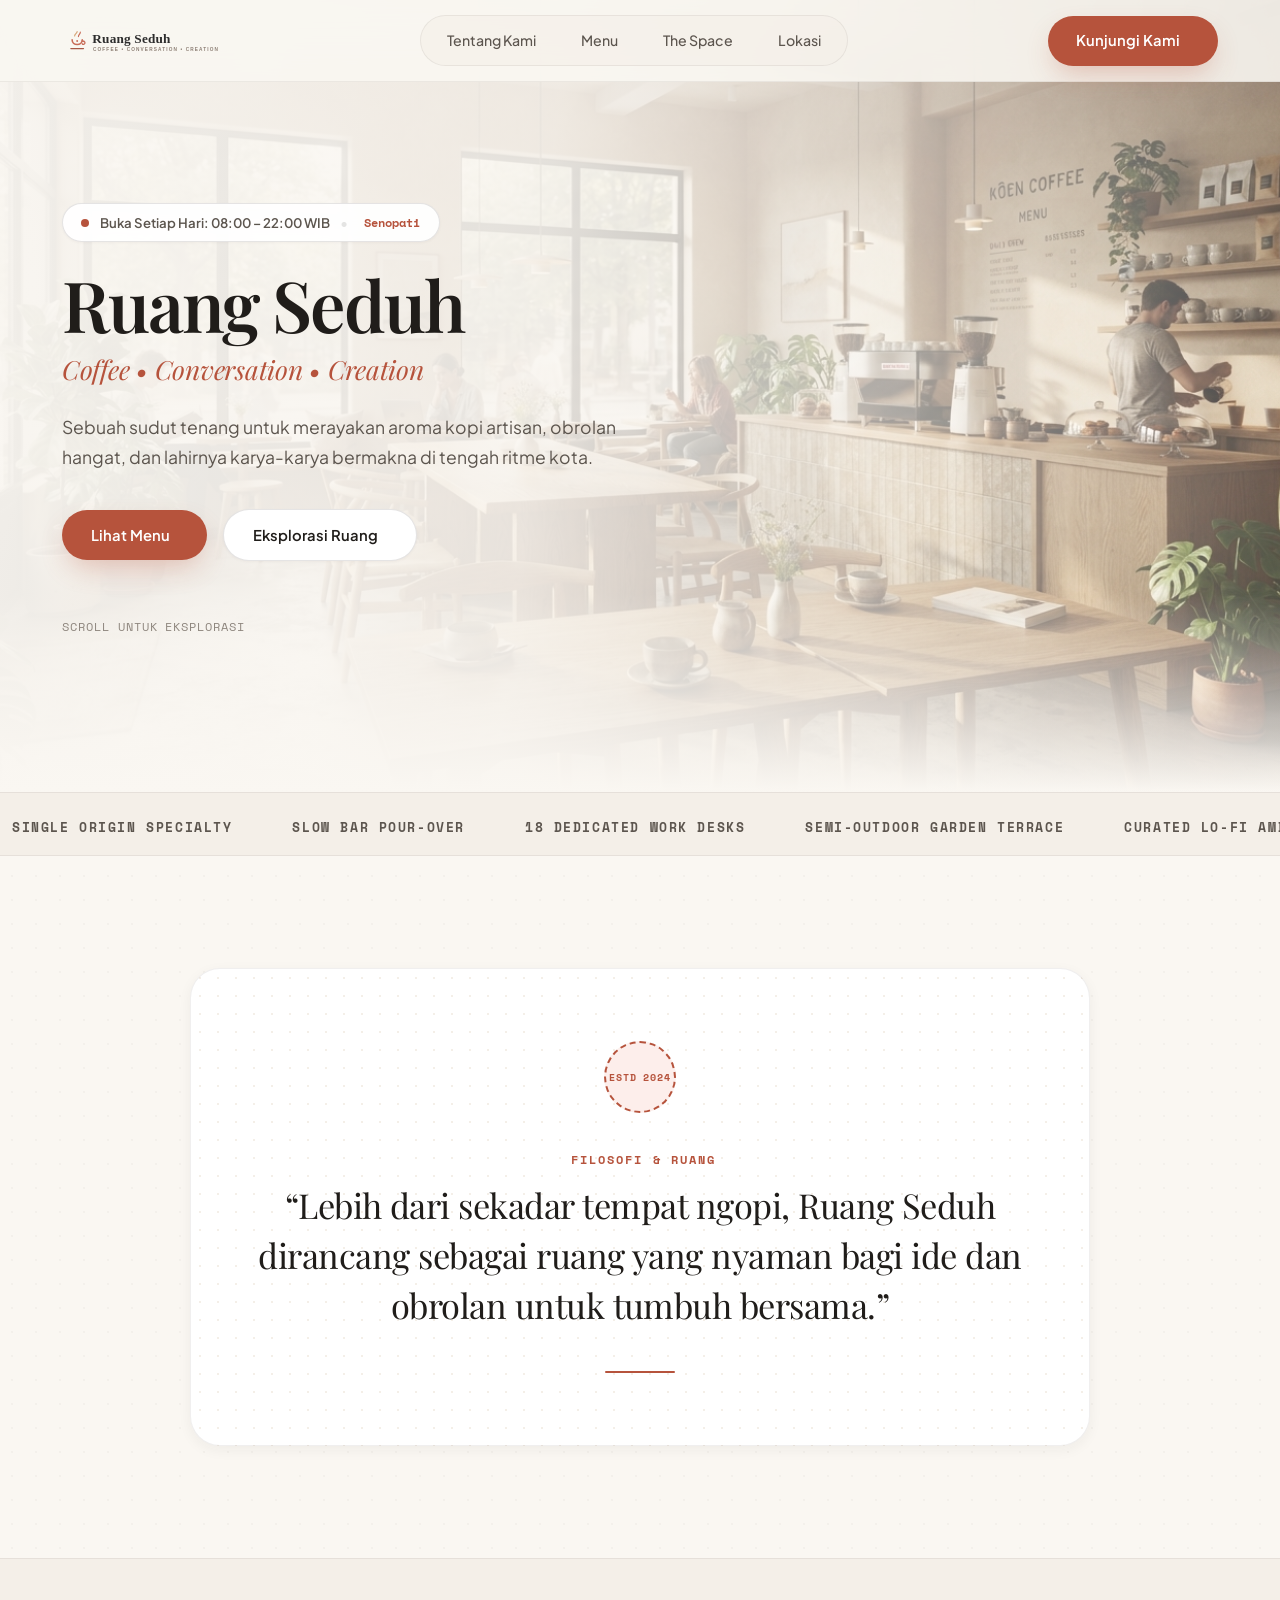
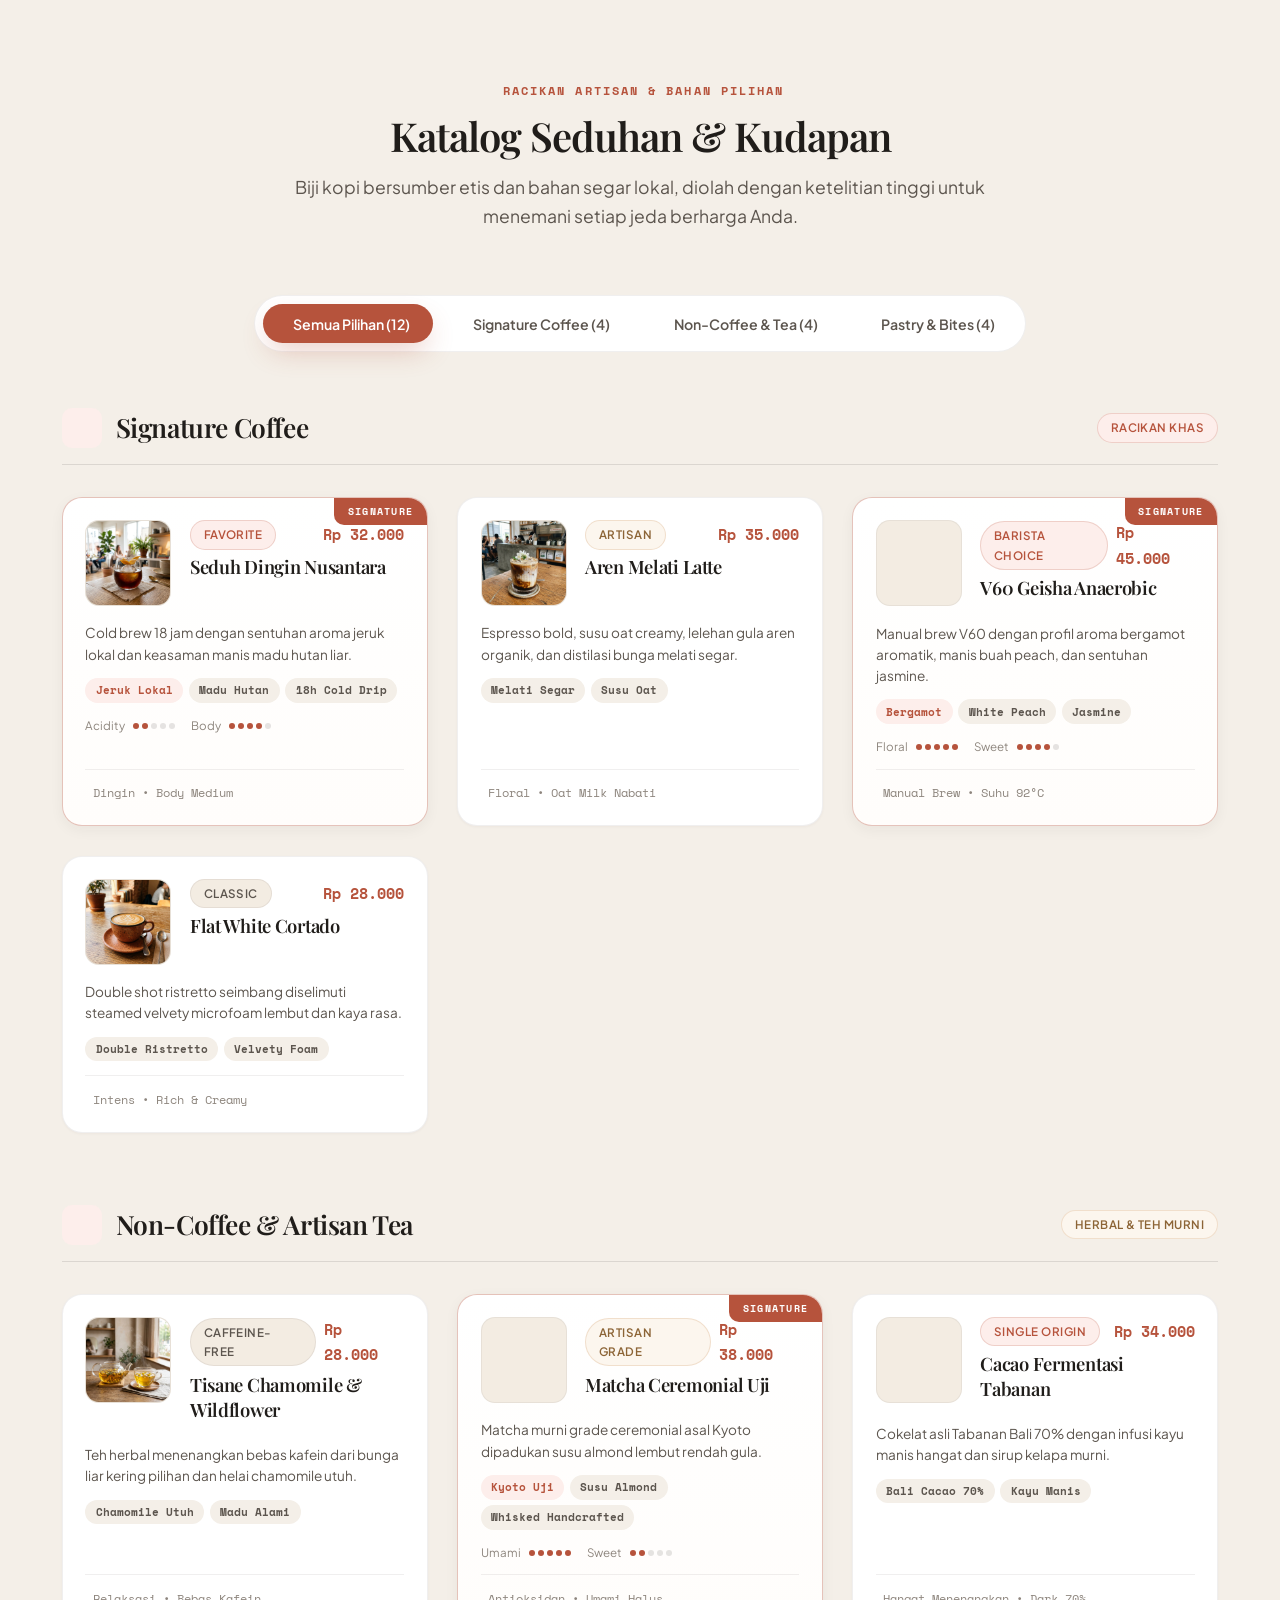
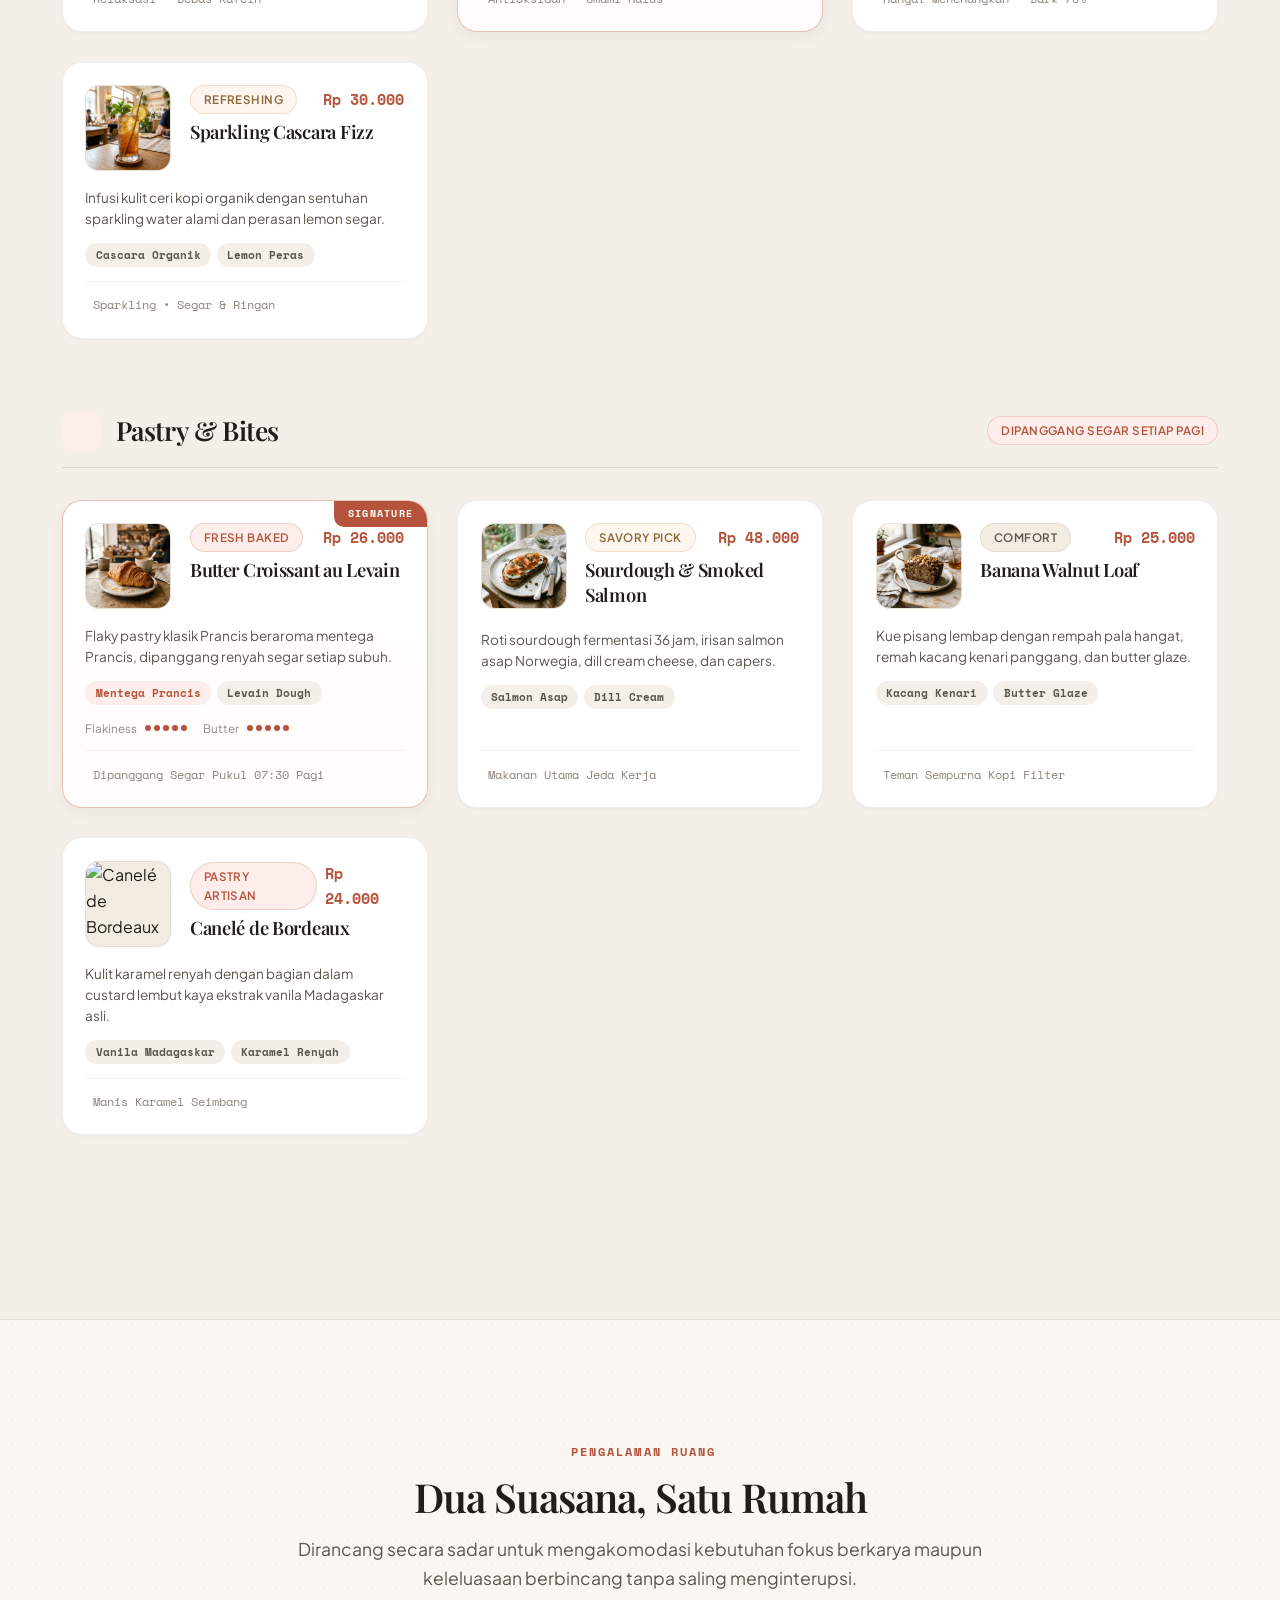
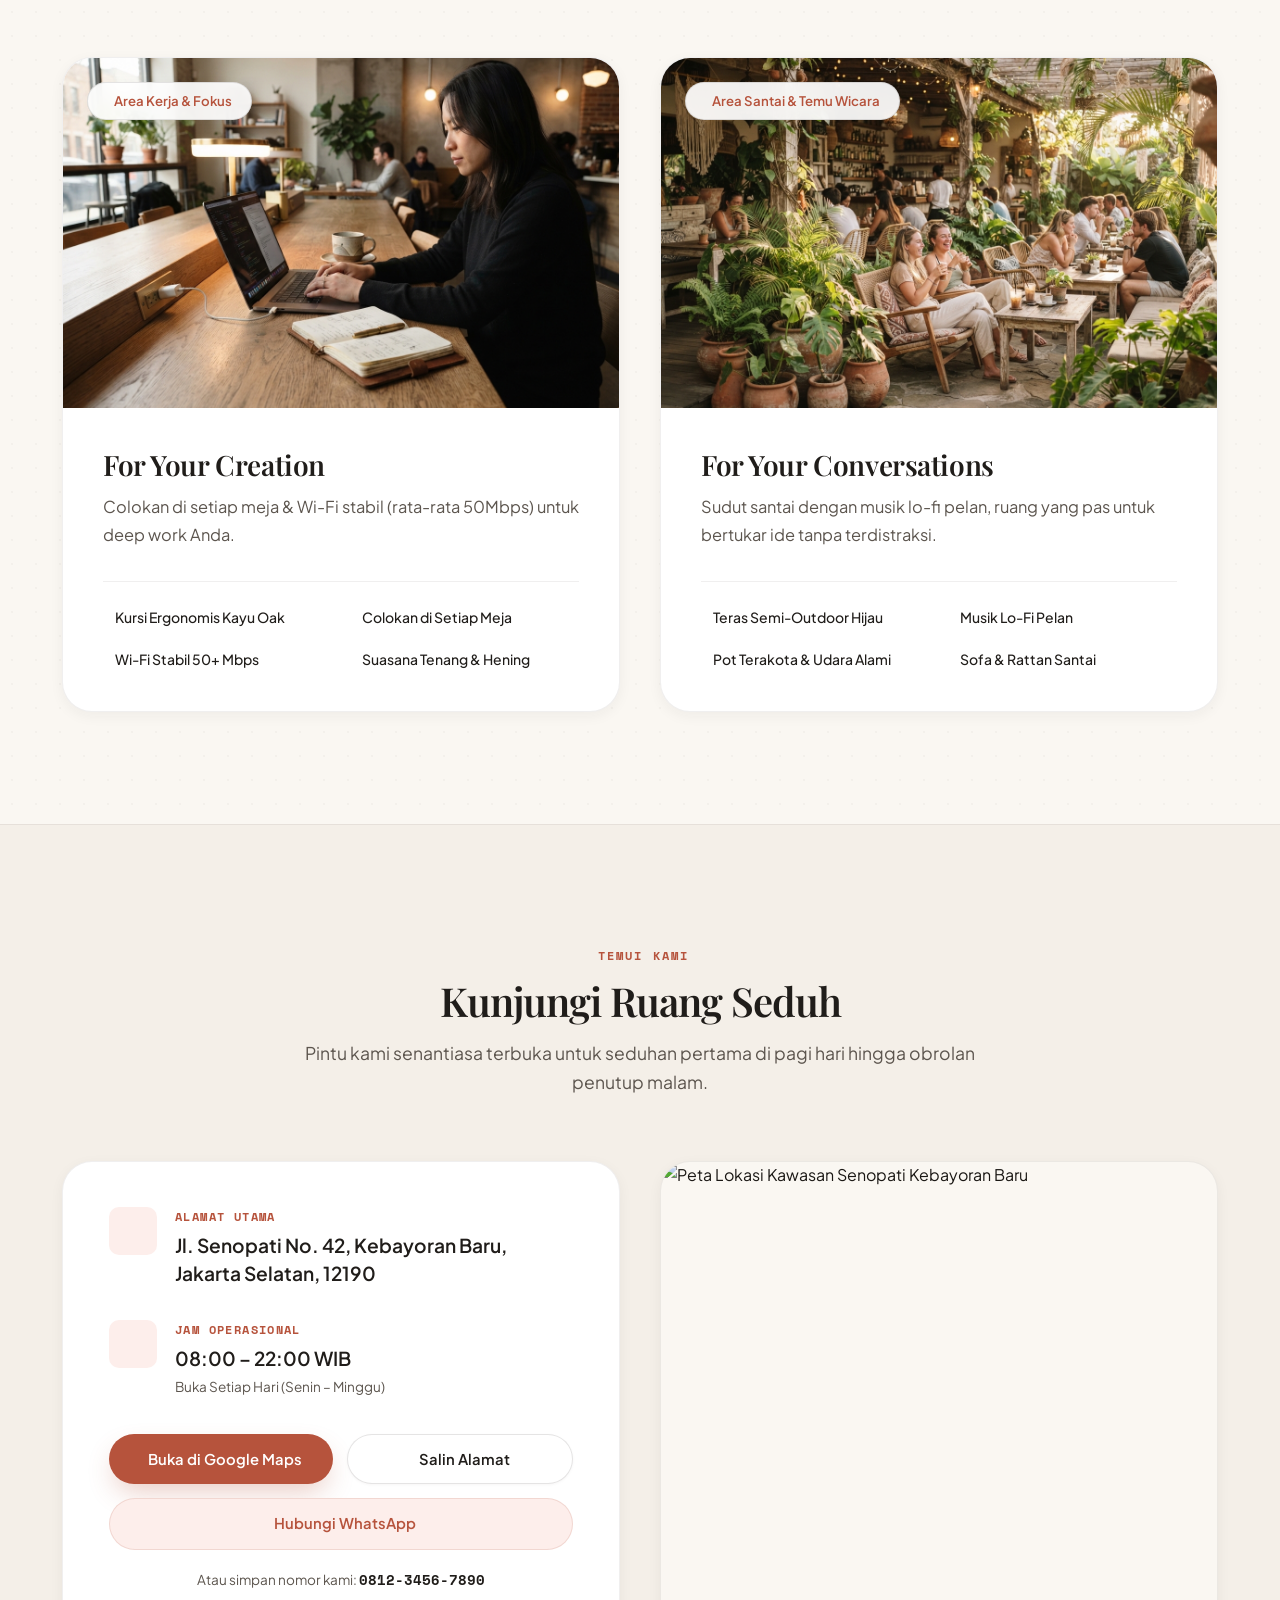
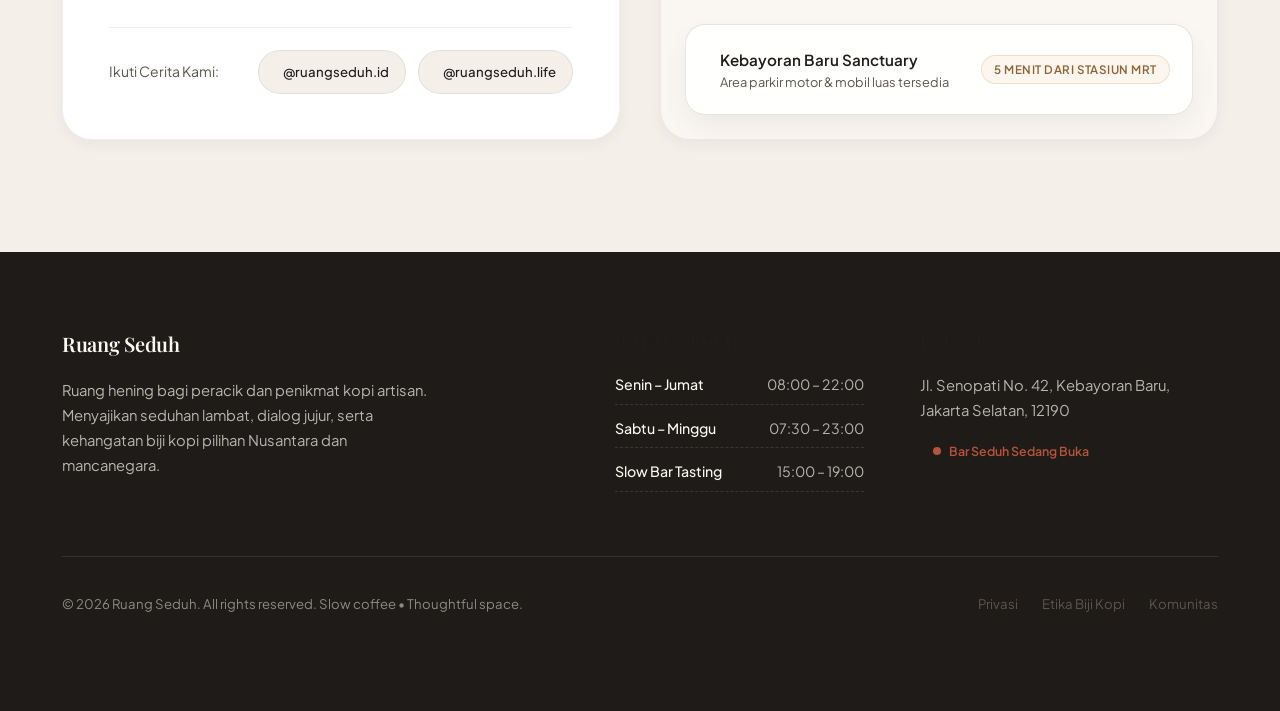
==== commit 989e7c3d: "refactor(hero): clean up hero section layout, remove clutter, improve typography rhythm and scrim gr" ====
--- a/index.html
+++ b/index.html
@@ -85,78 +85,47 @@
          ========================================================= -->
     <section class="hero-section" id="hero">
       <div class="hero-background-wrapper">
-        <img src="assets/images/hero-bg.png" alt="Interior hangat Ruang Seduh dengan meja kayu oak dan sinar matahari" class="hero-background-img" decoding="async">
-      </div>
-      <div class="hero-overlay"></div>
-
-      <div class="container hero-content fade-in-on-scroll">
-        <!-- Floating Live Status & Lo-Fi Badges -->
-        <div class="hero-badges-group">
-          <div class="hero-badge">
+        <img src="assets/images/hero-bg.png" alt="Interior hangat Ruang Seduh Senopati" class="hero-background-img" decoding="async">
+        <div class="hero-overlay"></div>
+      </div>
+
+      <div class="container hero-container">
+        <div class="hero-content fade-in-on-scroll">
+          
+          <!-- Pristine Status Pill -->
+          <div class="hero-pill-badge">
             <span class="pulse-dot"></span>
             <span>Buka Setiap Hari: 08:00 – 22:00 WIB</span>
+            <span class="hero-pill-divider">•</span>
+            <span class="hero-pill-location"><i class="ph ph-map-pin"></i> Senopati</span>
           </div>
 
-          <!-- Ambient Lo-Fi Mood Pill -->
-          <div class="hero-lofi-badge">
-            <div class="soundwave-box">
-              <span class="soundwave-bar"></span>
-              <span class="soundwave-bar"></span>
-              <span class="soundwave-bar"></span>
-              <span class="soundwave-bar"></span>
-            </div>
-            <span>Ruang Seduh Ambient Lo-Fi</span>
+          <h1 class="hero-headline">Ruang Seduh</h1>
+          <p class="hero-tagline">Coffee • Conversation • Creation</p>
+          <p class="hero-description">
+            Sebuah sudut tenang untuk merayakan aroma kopi artisan, obrolan hangat, dan lahirnya karya-karya bermakna di tengah ritme kota.
+          </p>
+
+          <div class="hero-actions">
+            <a href="#menu" class="btn btn-primary">
+              <span>Lihat Menu</span>
+              <i class="ph ph-arrow-right"></i>
+            </a>
+            <a href="#the-space" class="btn btn-secondary">
+              <span>Eksplorasi Ruang</span>
+              <i class="ph ph-compass"></i>
+            </a>
           </div>
-        </div>
-
-        <h1 class="hero-headline">Ruang Seduh</h1>
-        <p class="hero-tagline">Coffee • Conversation • Creation</p>
-        <p class="hero-description">
-          Sebuah sudut tenang di Senopati untuk merayakan aroma kopi artisan, ruang hening bagi deep work, obrolan hangat, dan lahirnya karya bermakna.
-        </p>
-
-        <div class="hero-actions">
-          <a href="#menu" class="btn btn-primary">
-            <span>Lihat Menu</span>
-            <i class="ph ph-arrow-right"></i>
-          </a>
-          <a href="#the-space" class="btn btn-secondary">
-            <span>Eksplorasi Ruang</span>
-            <i class="ph ph-compass"></i>
-          </a>
-        </div>
-
-        <!-- Hero Key Pillars / Stat Chips -->
-        <div class="hero-pillars-grid">
-          <div class="pillar-item">
-            <div class="pillar-icon-box">
-              <i class="ph ph-drop-half-bottom"></i>
-            </div>
-            <div>
-              <div class="pillar-title">100% Single Origin</div>
-              <div class="pillar-sub">Biji Kopi Nusantara Pilihan</div>
-            </div>
+
+          <!-- Elegant Minimalist Scroll Cue -->
+          <div>
+            <a href="#tentang-kami" class="hero-scroll-cue">
+              <span>Scroll untuk Eksplorasi</span>
+              <i class="ph ph-arrow-down"></i>
+            </a>
           </div>
-          <div class="pillar-item">
-            <div class="pillar-icon-box">
-              <i class="ph ph-wifi-high"></i>
-            </div>
-            <div>
-              <div class="pillar-title">50+ Mbps Fiber</div>
-              <div class="pillar-sub">Koneksi Stabil &amp; Lancar</div>
-            </div>
-          </div>
-          <div class="pillar-item">
-            <div class="pillar-icon-box">
-              <i class="ph ph-plug"></i>
-            </div>
-            <div>
-              <div class="pillar-title">Colokan Tiap Meja</div>
-              <div class="pillar-sub">Siap Mendukung Deep Work</div>
-            </div>
-          </div>
-        </div>
-
+
+        </div>
       </div>
     </section>
 
--- a/assets/css/style.css
+++ b/assets/css/style.css
@@ -440,15 +440,15 @@
 }
 
 /* ---------------------------------------------------------
-   7. Hero Section (Editorial Vignette & Ken Burns)
+   7. Hero Section (Pristine Editorial Sanctuarial Layout)
    --------------------------------------------------------- */
 .hero-section {
   position: relative;
-  min-height: 94vh;
+  min-height: 88vh;
   display: flex;
   align-items: center;
   padding-top: calc(var(--header-height) + 2rem);
-  padding-bottom: 5.5rem;
+  padding-bottom: 4rem;
   overflow: hidden;
 }
 
@@ -467,92 +467,56 @@
   object-fit: cover;
   animation: kenBurns 28s ease-in-out infinite alternate;
   transform-origin: center center;
-  filter: contrast(1.02) saturate(0.95);
+  filter: contrast(1.02) saturate(0.92);
 }
 
 @keyframes kenBurns {
   0% { transform: scale(1.0) translate(0%, 0%); }
-  50% { transform: scale(1.07) translate(-1%, -1%); }
-  100% { transform: scale(1.03) translate(1%, 0.5%); }
+  50% { transform: scale(1.06) translate(-1%, -0.5%); }
+  100% { transform: scale(1.03) translate(0.5%, 0.5%); }
 }
 
 .hero-overlay {
   position: absolute;
   inset: 0;
   background: linear-gradient(
-    to bottom,
-    rgba(250, 247, 242, 0.4) 0%,
-    rgba(250, 247, 242, 0.85) 55%,
-    rgba(250, 247, 242, 0.98) 100%
+    95deg,
+    rgba(250, 247, 242, 0.96) 0%,
+    rgba(250, 247, 242, 0.90) 42%,
+    rgba(250, 247, 242, 0.65) 68%,
+    rgba(250, 247, 242, 0.25) 100%
+  ),
+  linear-gradient(
+    to top,
+    rgba(250, 247, 242, 1) 0%,
+    transparent 25%
   );
   z-index: 2;
 }
 
-.hero-content {
+.hero-container {
   position: relative;
   z-index: 3;
-  max-width: 760px;
-}
-
-.hero-badges-group {
-  display: flex;
-  flex-wrap: wrap;
-  align-items: center;
-  gap: 0.75rem;
-  margin-bottom: 1.75rem;
-}
-
-.hero-badge {
-  background-color: var(--bg-glass-card);
-  backdrop-filter: blur(10px);
+}
+
+.hero-content {
+  max-width: 640px;
+}
+
+.hero-pill-badge {
+  display: inline-flex;
+  align-items: center;
+  gap: 0.65rem;
+  background-color: rgba(255, 255, 255, 0.92);
+  backdrop-filter: blur(12px);
   border: 1px solid var(--border-medium);
   padding: 0.45rem 1.15rem;
   border-radius: var(--radius-full);
-  display: inline-flex;
-  align-items: center;
-  gap: 0.55rem;
+  box-shadow: var(--shadow-xs);
   font-size: 0.825rem;
   font-weight: 600;
   color: var(--text-muted);
-  box-shadow: var(--shadow-xs);
-}
-
-/* Ambient Lo-Fi Mood Pill */
-.hero-lofi-badge {
-  background-color: var(--color-crema-soft);
-  border: 1px solid rgba(212, 163, 115, 0.35);
-  padding: 0.45rem 1.15rem;
-  border-radius: var(--radius-full);
-  display: inline-flex;
-  align-items: center;
-  gap: 0.6rem;
-  font-size: 0.8rem;
-  font-weight: 600;
-  color: var(--color-crema-dark);
-}
-
-.soundwave-box {
-  display: flex;
-  align-items: center;
-  gap: 2.5px;
-  height: 12px;
-}
-
-.soundwave-bar {
-  width: 2.5px;
-  background-color: var(--color-crema-dark);
-  border-radius: 2px;
-  animation: soundwave 1.2s ease-in-out infinite alternate;
-}
-
-.soundwave-bar:nth-child(1) { height: 4px; animation-delay: 0.1s; }
-.soundwave-bar:nth-child(2) { height: 11px; animation-delay: 0.3s; }
-.soundwave-bar:nth-child(3) { height: 7px; animation-delay: 0.5s; }
-.soundwave-bar:nth-child(4) { height: 12px; animation-delay: 0.2s; }
-
-@keyframes soundwave {
-  0% { transform: scaleY(0.3); }
-  100% { transform: scaleY(1.1); }
+  margin-bottom: 1.5rem;
 }
 
 .pulse-dot {
@@ -561,6 +525,7 @@
   border-radius: 50%;
   background-color: var(--color-terracotta);
   animation: pulseAnimation 2s infinite;
+  flex-shrink: 0;
 }
 
 @keyframes pulseAnimation {
@@ -569,79 +534,80 @@
   100% { transform: scale(0.95); opacity: 0.8; }
 }
 
+.hero-pill-divider {
+  color: var(--border-medium);
+}
+
+.hero-pill-location {
+  display: inline-flex;
+  align-items: center;
+  gap: 0.35rem;
+  color: var(--color-terracotta);
+  font-family: var(--font-mono);
+  font-size: 0.775rem;
+}
+
 .hero-headline {
-  font-size: 4.25rem;
+  font-family: var(--font-serif);
+  font-size: clamp(3.2rem, 5.5vw, 4.4rem);
   letter-spacing: -0.03em;
   margin-bottom: 0.4rem;
   color: var(--text-main);
-  line-height: 1.1;
+  line-height: 1.08;
+  font-weight: 600;
 }
 
 .hero-tagline {
   font-family: var(--font-serif);
   font-style: italic;
-  font-size: 1.75rem;
+  font-size: clamp(1.3rem, 2.2vw, 1.65rem);
   color: var(--color-terracotta);
   font-weight: 400;
-  margin-bottom: 1.35rem;
+  margin-bottom: 1.25rem;
+  letter-spacing: -0.01em;
 }
 
 .hero-description {
-  font-size: 1.2rem;
+  font-size: 1.1rem;
   color: var(--text-muted);
   line-height: 1.75;
-  margin-bottom: 2.5rem;
-  max-width: 680px;
+  margin-bottom: 2.25rem;
+  max-width: 580px;
 }
 
 .hero-actions {
   display: flex;
   flex-wrap: wrap;
   align-items: center;
-  gap: 1.15rem;
-  margin-bottom: 3.5rem;
-}
-
-/* Hero Key Pillars */
-.hero-pillars-grid {
-  display: grid;
-  grid-template-columns: repeat(3, 1fr);
-  gap: 1.5rem;
-  padding-top: 2.25rem;
-  border-top: 1px solid var(--border-subtle);
-}
-
-.pillar-item {
-  display: flex;
-  align-items: center;
-  gap: 0.85rem;
-}
-
-.pillar-icon-box {
-  width: 44px;
-  height: 44px;
-  border-radius: var(--radius-sm);
-  background-color: var(--bg-surface);
-  border: 1px solid var(--border-subtle);
-  display: flex;
-  align-items: center;
-  justify-content: center;
-  color: var(--color-terracotta);
-  font-size: 1.35rem;
-  box-shadow: var(--shadow-xs);
-  flex-shrink: 0;
-}
-
-.pillar-title {
-  font-size: 0.925rem;
-  font-weight: 700;
-  color: var(--text-main);
-  line-height: 1.3;
-}
-
-.pillar-sub {
-  font-size: 0.775rem;
-  color: var(--text-muted);
+  gap: 1rem;
+}
+
+/* Scroll indicator */
+.hero-scroll-cue {
+  display: inline-flex;
+  align-items: center;
+  gap: 0.5rem;
+  font-family: var(--font-mono);
+  font-size: 0.75rem;
+  color: var(--text-light);
+  letter-spacing: 0.08em;
+  text-transform: uppercase;
+  margin-top: 3.5rem;
+  transition: color var(--transition-fast);
+}
+
+.hero-scroll-cue:hover {
+  color: var(--color-terracotta);
+}
+
+.hero-scroll-cue i {
+  animation: bounceDown 1.8s infinite;
+  color: var(--color-terracotta);
+}
+
+@keyframes bounceDown {
+  0%, 100% { transform: translateY(0); }
+  50% { transform: translateY(4px); }
 }
 
 /* ---------------------------------------------------------
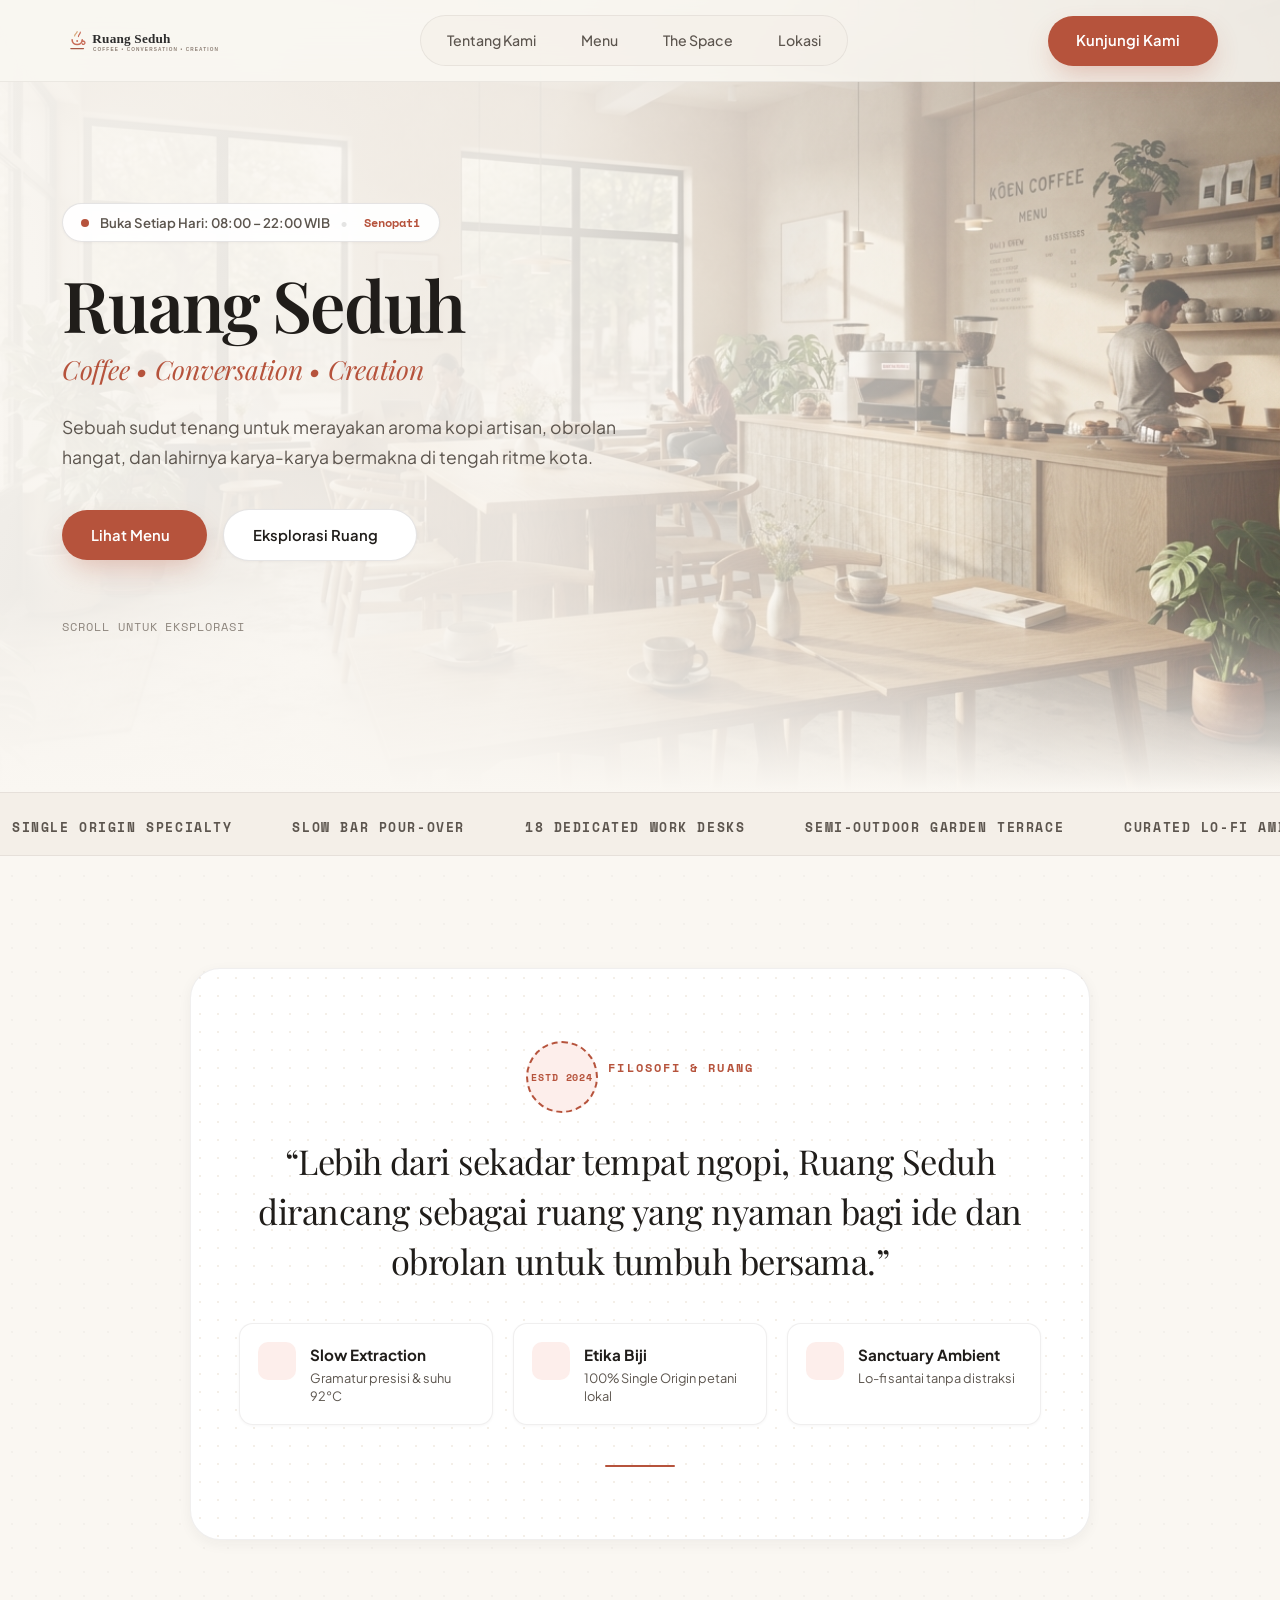
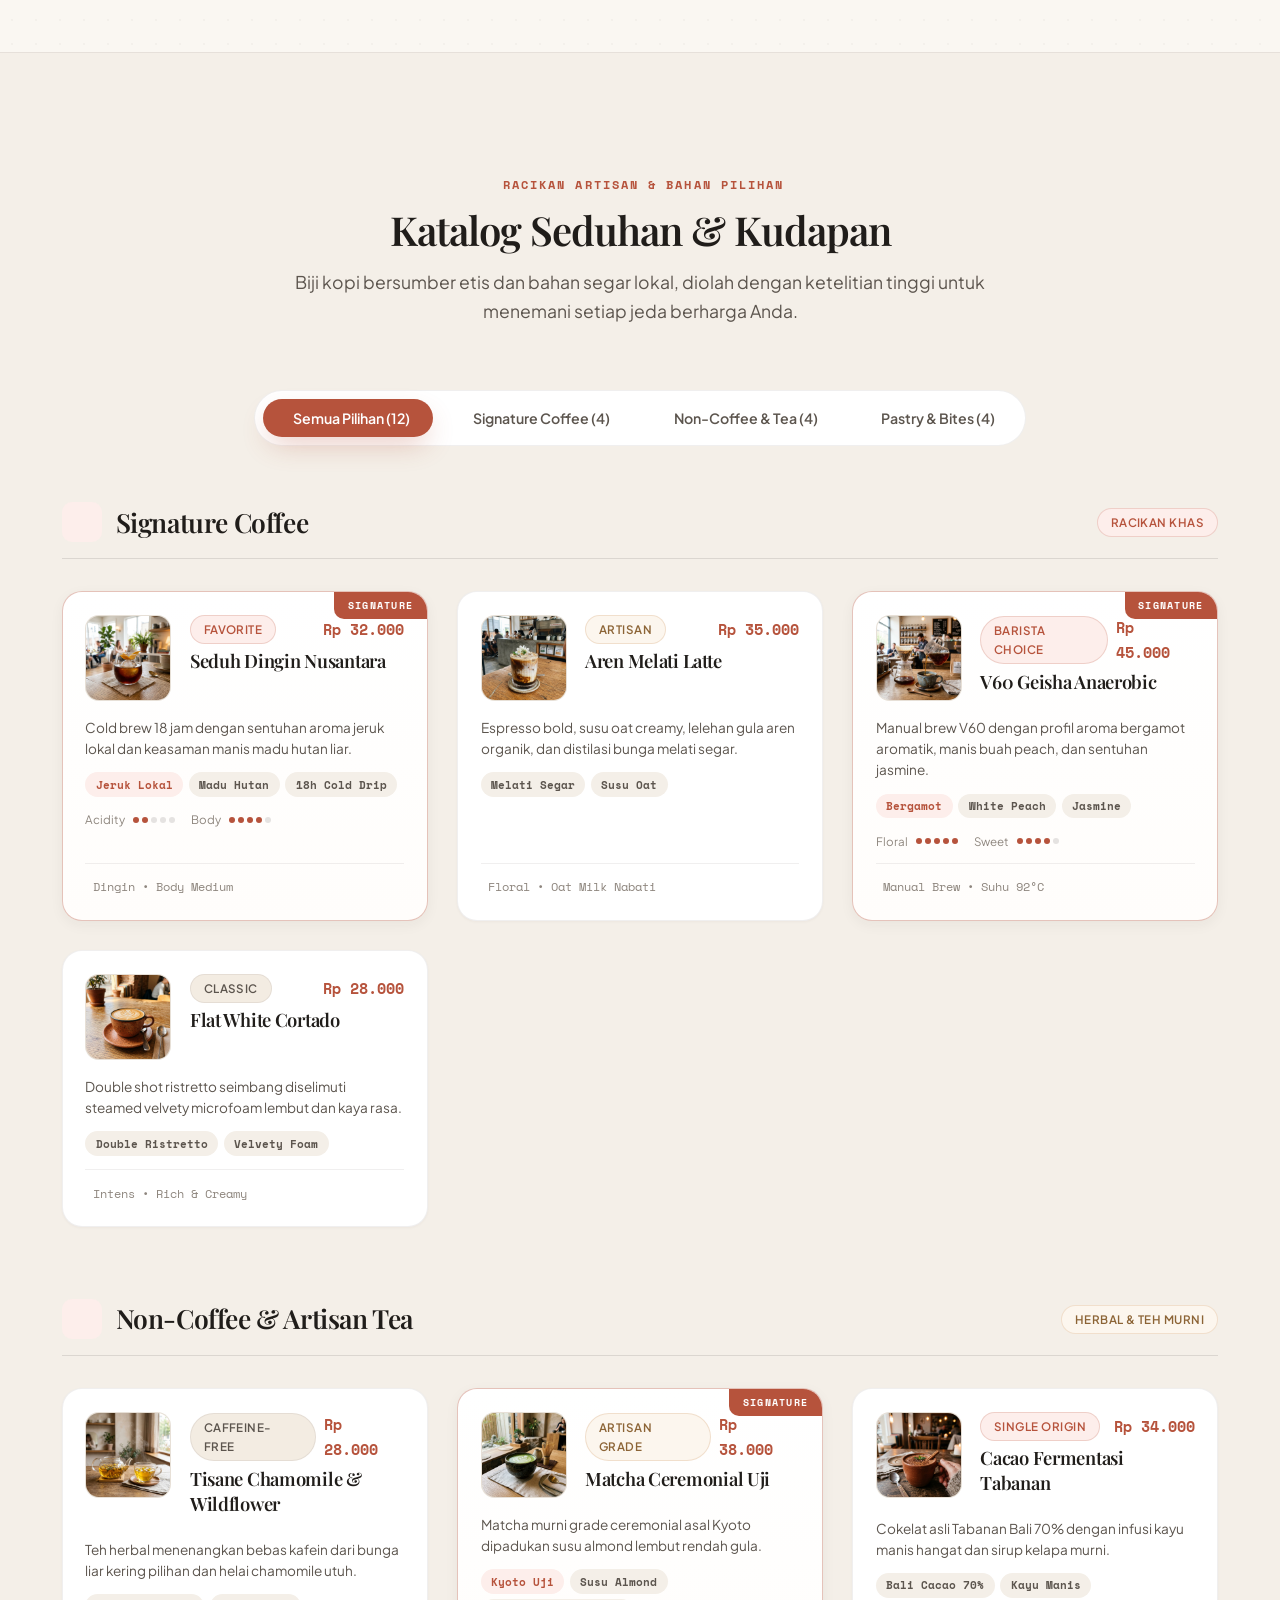
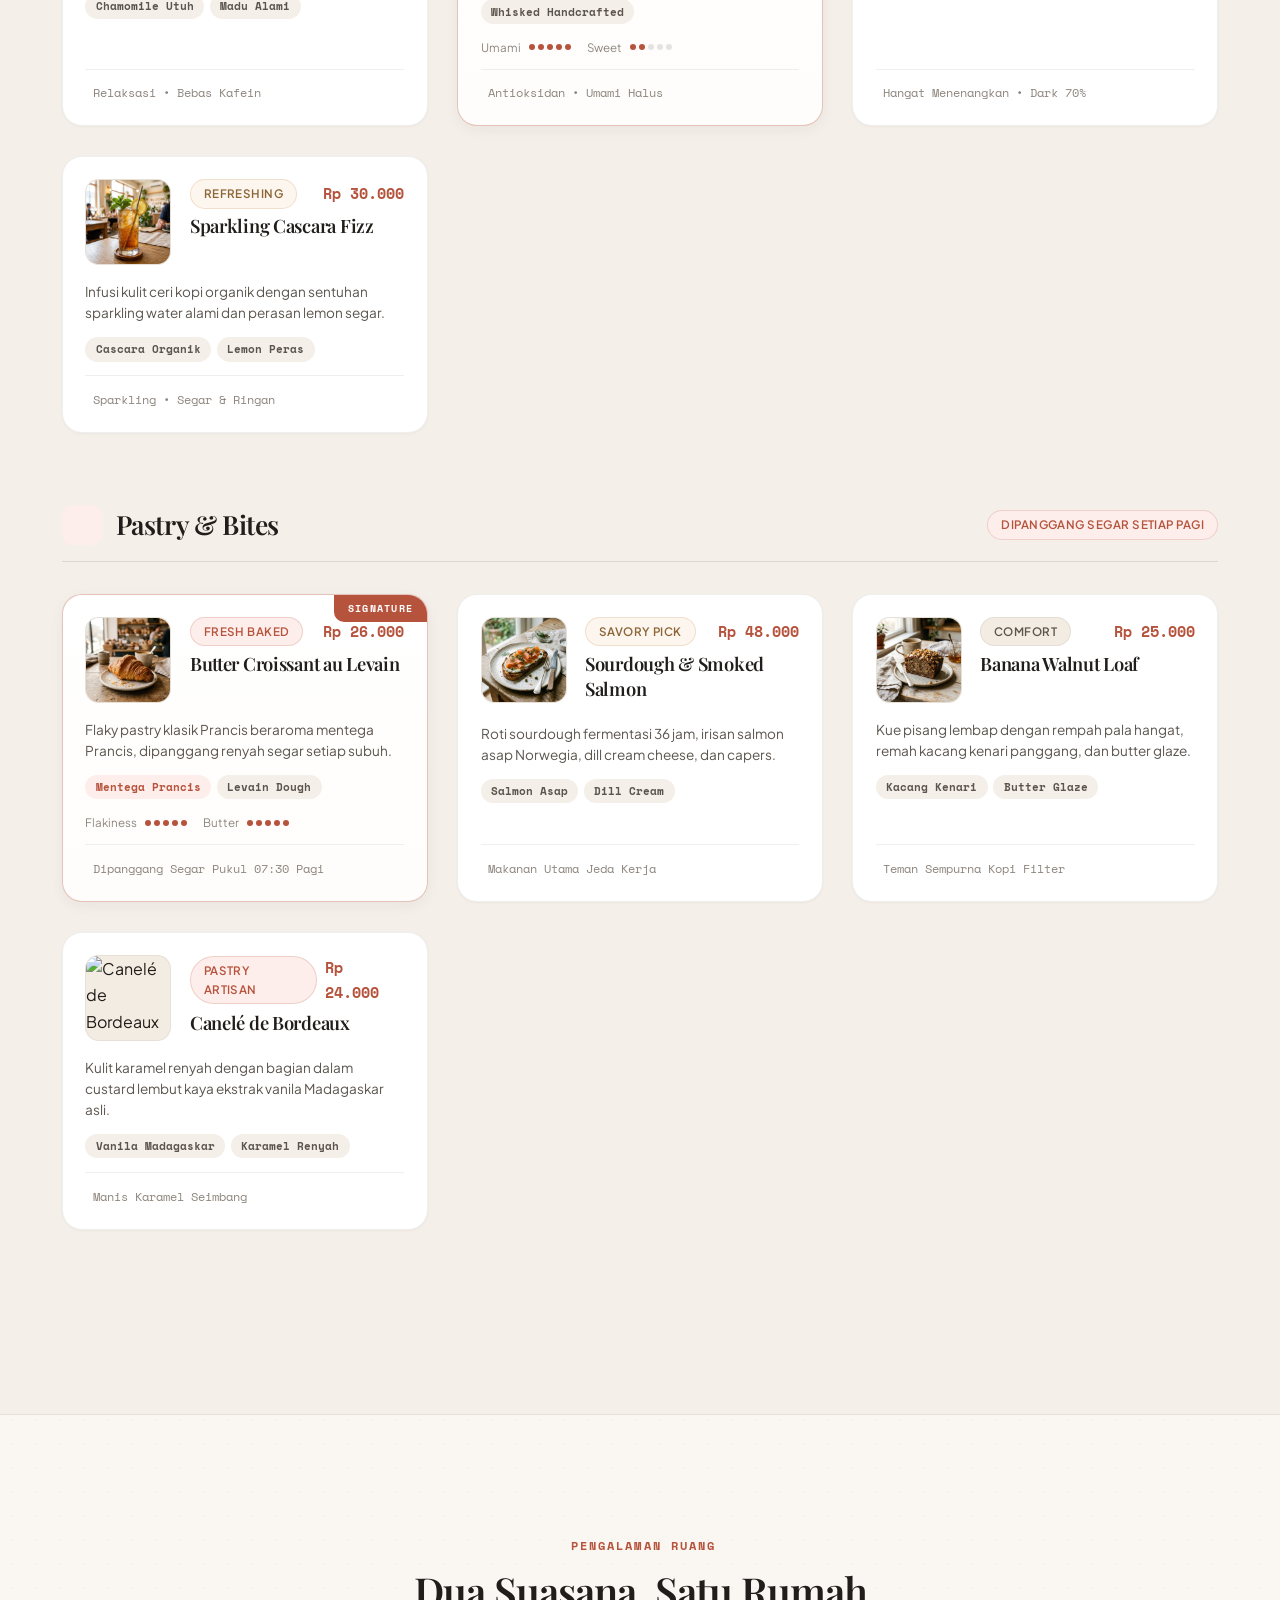
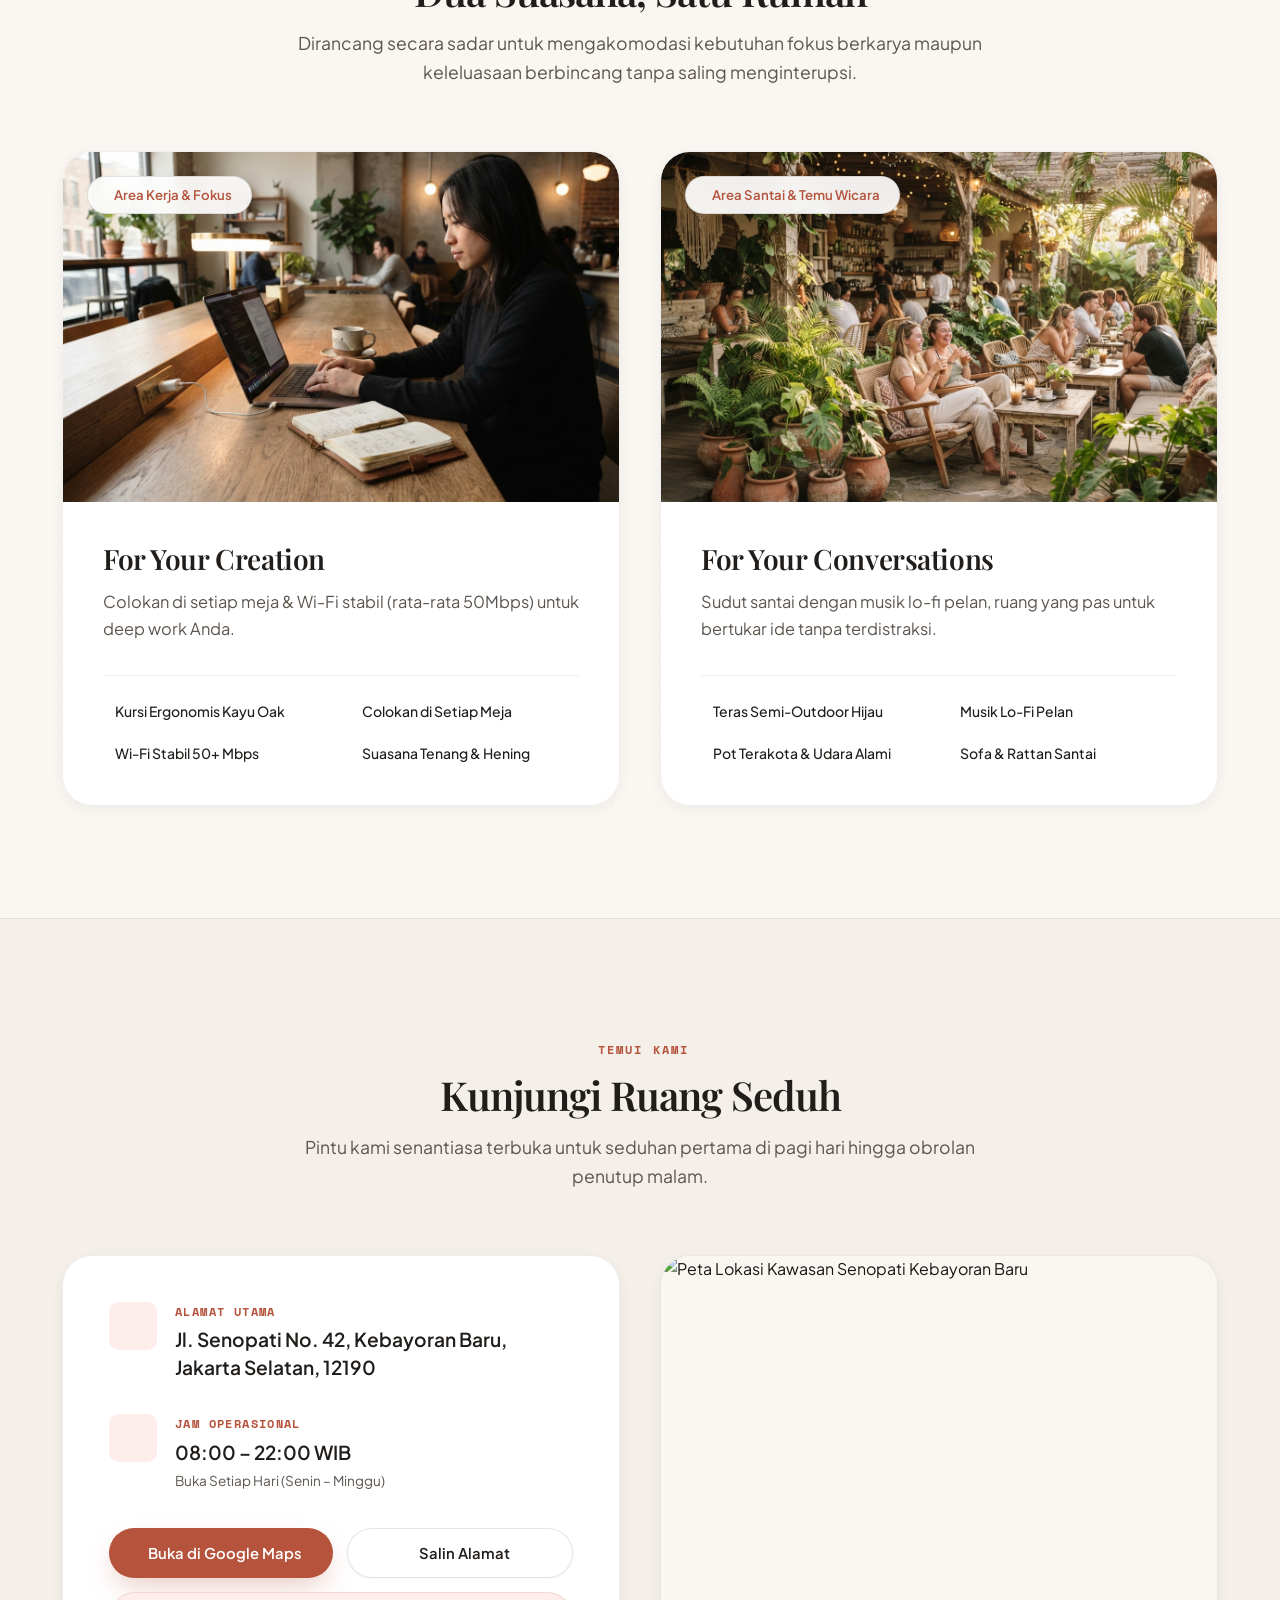
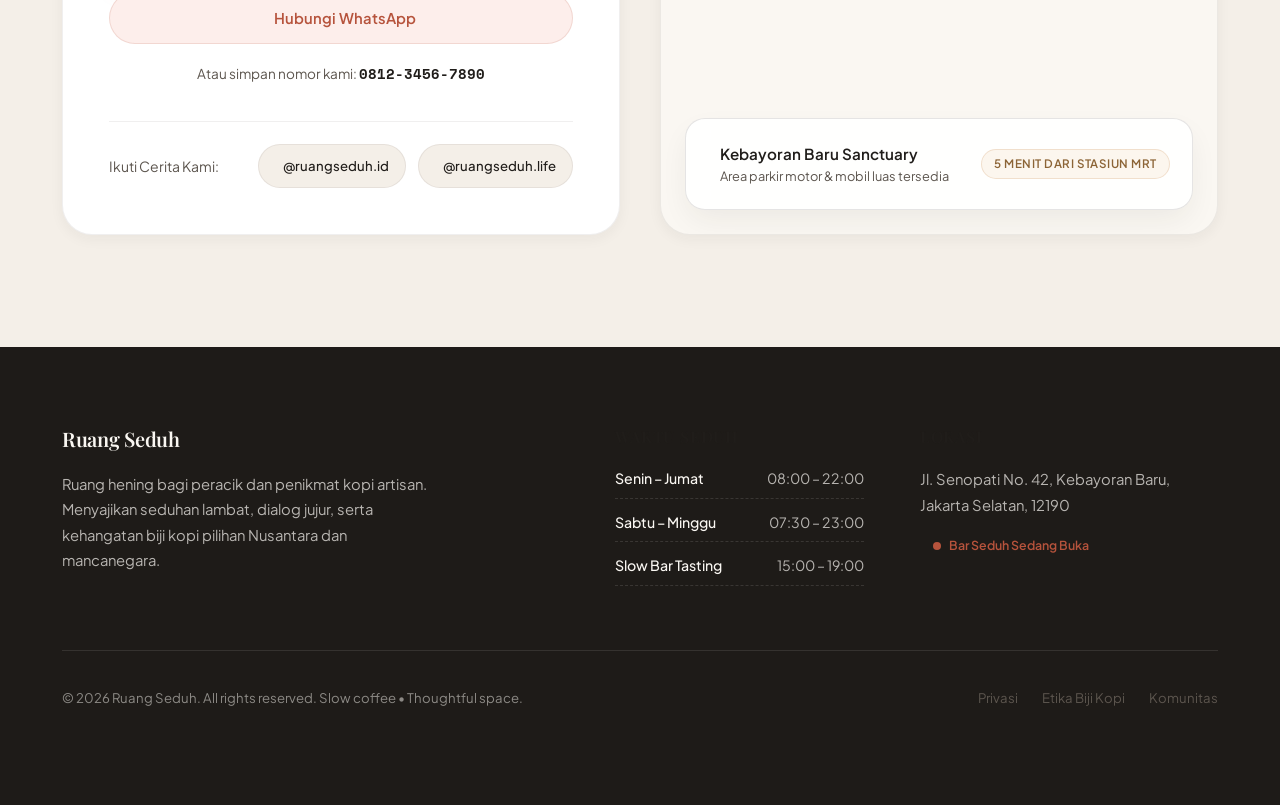
==== commit 95151ed5: "feat(mobile): add horizontal scroll-snap carousels, aroma steam animation, space switcher, and tasti" ====
--- a/index.html
+++ b/index.html
@@ -159,10 +159,17 @@
       <div class="container">
         <div class="about-card fade-in-on-scroll">
           
-          <!-- Ceramic Wax Stamp -->
-          <div class="about-stamp">
-            <i class="ph ph-coffee"></i>
-            <span>ESTD 2024</span>
+          <!-- Ceramic Wax Stamp with Creative Aroma Steam -->
+          <div class="about-stamp-container">
+            <div class="steam-wave-wrapper" aria-hidden="true">
+              <span class="steam-particle steam-p1"></span>
+              <span class="steam-particle steam-p2"></span>
+              <span class="steam-particle steam-p3"></span>
+            </div>
+            <div class="about-stamp">
+              <i class="ph ph-coffee"></i>
+              <span>ESTD 2024</span>
+            </div>
           </div>
 
           <span class="text-overline">
@@ -172,6 +179,32 @@
           <blockquote class="about-quote">
             “Lebih dari sekadar tempat ngopi, Ruang Seduh dirancang sebagai ruang yang nyaman bagi ide dan obrolan untuk tumbuh bersama.”
           </blockquote>
+
+          <!-- Mobile Tactile Principle Cards (Horizontal Snap Track) -->
+          <div class="about-pillars-track">
+            <div class="about-pillar-chip">
+              <div class="pillar-icon"><i class="ph ph-scales"></i></div>
+              <div class="pillar-info">
+                <strong>Slow Extraction</strong>
+                <p>Gramatur presisi &amp; suhu 92°C</p>
+              </div>
+            </div>
+            <div class="about-pillar-chip">
+              <div class="pillar-icon"><i class="ph ph-plant"></i></div>
+              <div class="pillar-info">
+                <strong>Etika Biji</strong>
+                <p>100% Single Origin petani lokal</p>
+              </div>
+            </div>
+            <div class="about-pillar-chip">
+              <div class="pillar-icon"><i class="ph ph-vinyl"></i></div>
+              <div class="pillar-info">
+                <strong>Sanctuary Ambient</strong>
+                <p>Lo-fi santai tanpa distraksi</p>
+              </div>
+            </div>
+          </div>
+
           <div class="about-divider"></div>
         </div>
       </div>
@@ -225,7 +258,10 @@
                 </div>
                 <h3 class="category-title">Signature Coffee</h3>
               </div>
-              <span class="badge badge-terracotta">Racikan Khas</span>
+              <div class="category-actions-wrap">
+                <span class="badge badge-terracotta">Racikan Khas</span>
+                <span class="mobile-swipe-badge"><i class="ph ph-arrows-horizontal"></i> Geser</span>
+              </div>
             </div>
 
             <div class="menu-grid">
@@ -385,6 +421,12 @@
                 </div>
               </article>
             </div>
+
+            <!-- Mobile Horizontal Swipe Indicator -->
+            <div class="mobile-scroll-indicator" aria-hidden="true">
+              <div class="scroll-track"><div class="scroll-thumb"></div></div>
+              <span class="scroll-hint-text"><i class="ph ph-hand-swipe-left"></i> Geser ke samping untuk menu lainnya</span>
+            </div>
           </div>
 
           <!-- Category 2: Non-Coffee & Artisan Tea -->
@@ -396,7 +438,10 @@
                 </div>
                 <h3 class="category-title">Non-Coffee &amp; Artisan Tea</h3>
               </div>
-              <span class="badge badge-amber">Herbal &amp; Teh Murni</span>
+              <div class="category-actions-wrap">
+                <span class="badge badge-amber">Herbal &amp; Teh Murni</span>
+                <span class="mobile-swipe-badge"><i class="ph ph-arrows-horizontal"></i> Geser</span>
+              </div>
             </div>
 
             <div class="menu-grid">
@@ -535,6 +580,12 @@
                 </div>
               </article>
             </div>
+
+            <!-- Mobile Horizontal Swipe Indicator -->
+            <div class="mobile-scroll-indicator" aria-hidden="true">
+              <div class="scroll-track"><div class="scroll-thumb"></div></div>
+              <span class="scroll-hint-text"><i class="ph ph-hand-swipe-left"></i> Geser ke samping untuk menu lainnya</span>
+            </div>
           </div>
 
           <!-- Category 3: Pastry & Bites -->
@@ -546,7 +597,10 @@
                 </div>
                 <h3 class="category-title">Pastry &amp; Bites</h3>
               </div>
-              <span class="badge badge-terracotta">Dipanggang Segar Setiap Pagi</span>
+              <div class="category-actions-wrap">
+                <span class="badge badge-terracotta">Dipanggang Segar Setiap Pagi</span>
+                <span class="mobile-swipe-badge"><i class="ph ph-arrows-horizontal"></i> Geser</span>
+              </div>
             </div>
 
             <div class="menu-grid">
@@ -683,6 +737,12 @@
                   <span>Manis Karamel Seimbang</span>
                 </div>
               </article>
+            </div>
+
+            <!-- Mobile Horizontal Swipe Indicator -->
+            <div class="mobile-scroll-indicator" aria-hidden="true">
+              <div class="scroll-track"><div class="scroll-thumb"></div></div>
+              <span class="scroll-hint-text"><i class="ph ph-hand-swipe-left"></i> Geser ke samping untuk menu lainnya</span>
             </div>
           </div>
 
@@ -707,7 +767,19 @@
           </p>
         </div>
 
-        <div class="space-grid">
+        <!-- Mobile Space Switcher Pills -->
+        <div class="space-mobile-switcher fade-in-on-scroll" role="tablist" aria-label="Pilih Suasana Ruang">
+          <button type="button" class="space-switch-btn active" data-space-index="0" role="tab" aria-selected="true">
+            <i class="ph ph-laptop"></i>
+            <span>Ruang Kreasi (Work)</span>
+          </button>
+          <button type="button" class="space-switch-btn" data-space-index="1" role="tab" aria-selected="false">
+            <i class="ph ph-chats-circle"></i>
+            <span>Ruang Temu (Social)</span>
+          </button>
+        </div>
+
+        <div class="space-grid" id="space-grid">
           
           <!-- Column 1: For Your Creation -->
           <article class="space-card fade-in-on-scroll">
@@ -783,6 +855,12 @@
             </div>
           </article>
 
+        </div>
+
+        <!-- Mobile Space Page Indicators -->
+        <div class="space-mobile-dots" aria-hidden="true">
+          <span class="space-dot active" data-space-index="0"></span>
+          <span class="space-dot" data-space-index="1"></span>
         </div>
       </div>
     </section>
@@ -985,7 +1063,82 @@
   </aside>
 
   <!-- =========================================================
-       9. Toast Notification for Copy Address
+       10. Interactive Tasting Notes Bottom-Sheet Modal
+       ========================================================= -->
+  <div class="tasting-modal-overlay" id="tasting-modal" aria-hidden="true" role="dialog" aria-modal="true" aria-labelledby="sheet-title">
+    <div class="tasting-sheet-card">
+      <div class="sheet-drag-handle"></div>
+      <button type="button" class="sheet-close-btn" id="sheet-close-btn" aria-label="Tutup detail modal">
+        <i class="ph ph-x"></i>
+      </button>
+
+      <div class="sheet-content">
+        <div class="sheet-hero">
+          <img src="assets/images/menu/cold-brew.jpg" alt="" class="sheet-img" id="sheet-img">
+          <div class="sheet-badge-overlay" id="sheet-badge">Artisan Choice</div>
+        </div>
+
+        <div class="sheet-body">
+          <div class="sheet-header-row">
+            <div>
+              <span class="sheet-category-label" id="sheet-category">Signature Brew</span>
+              <h3 class="sheet-title font-serif" id="sheet-title">Seduh Dingin Nusantara</h3>
+            </div>
+            <div class="sheet-price" id="sheet-price">Rp 32.000</div>
+          </div>
+
+          <p class="sheet-desc" id="sheet-desc">
+            Cold brew 18 jam dengan sentuhan aroma jeruk lokal dan keasaman manis madu hutan liar.
+          </p>
+
+          <!-- Flavor profile pills -->
+          <div class="sheet-flavors-wrap">
+            <span class="sheet-section-label">Aroma &amp; Tasting Notes:</span>
+            <div class="sheet-flavors" id="sheet-flavors">
+              <!-- Dynamically populated -->
+            </div>
+          </div>
+
+          <!-- Cupping specs grid -->
+          <div class="sheet-cupping-box">
+            <h4 class="sheet-cupping-title">
+              <i class="ph ph-certificate"></i>
+              <span>Profil Cupping &amp; Parameter Seduh</span>
+            </h4>
+            <div class="cupping-metrics-grid">
+              <div class="cupping-metric-item">
+                <span class="metric-label">Metode Ekstraksi</span>
+                <span class="metric-val" id="sheet-method">18h Cold Drip</span>
+              </div>
+              <div class="cupping-metric-item">
+                <span class="metric-label">Suhu Penyajian</span>
+                <span class="metric-val" id="sheet-temp">4°C (Chilled)</span>
+              </div>
+              <div class="cupping-metric-item">
+                <span class="metric-label">Profil Rasa</span>
+                <span class="metric-val" id="sheet-character">Crisp &amp; Balanced</span>
+              </div>
+              <div class="cupping-metric-item">
+                <span class="metric-label">Intensitas</span>
+                <span class="metric-val" id="sheet-intensity">Medium Body</span>
+              </div>
+            </div>
+          </div>
+
+          <!-- Direct Order Action -->
+          <div class="sheet-actions">
+            <a href="https://wa.me/6281234567890?text=Halo%20Ruang%20Seduh,%20saya%20ingin%20tanya%20menu" target="_blank" rel="noopener noreferrer" class="btn btn-primary" id="sheet-wa-btn" style="width: 100%;">
+              <i class="ph-fill ph-whatsapp-logo"></i>
+              <span>Tanya / Pesan Menu Ini via Barista</span>
+            </a>
+          </div>
+        </div>
+      </div>
+    </div>
+  </div>
+
+  <!-- =========================================================
+       11. Toast Notification for Copy Address
        ========================================================= -->
   <div class="toast-notification" id="copy-toast" role="alert" aria-live="polite">
     <i class="ph ph-check-circle toast-icon"></i>
--- a/assets/css/style.css
+++ b/assets/css/style.css
@@ -674,6 +674,55 @@
   background-size: 18px 18px;
 }
 
+.about-stamp-container {
+  position: relative;
+  display: inline-block;
+  margin: 0 auto 1.5rem;
+}
+
+.steam-wave-wrapper {
+  position: absolute;
+  top: -24px;
+  left: 50%;
+  transform: translateX(-50%);
+  display: flex;
+  align-items: flex-end;
+  gap: 6px;
+  height: 28px;
+  pointer-events: none;
+}
+
+.steam-particle {
+  width: 3px;
+  background: linear-gradient(to top, var(--color-terracotta), rgba(182, 83, 60, 0.05));
+  border-radius: 3px;
+  opacity: 0;
+  animation: steamRise 3s cubic-bezier(0.4, 0, 0.2, 1) infinite;
+}
+
+.steam-p1 { animation-delay: 0s; height: 16px; }
+.steam-p2 { animation-delay: 1s; height: 22px; }
+.steam-p3 { animation-delay: 2s; height: 14px; }
+
+@keyframes steamRise {
+  0% {
+    transform: translateY(0) scaleY(0.4) skewX(0deg);
+    opacity: 0;
+  }
+  30% {
+    opacity: 0.75;
+    transform: translateY(-8px) scaleY(1) skewX(6deg);
+  }
+  65% {
+    opacity: 0.4;
+    transform: translateY(-16px) scaleY(1.1) skewX(-6deg);
+  }
+  100% {
+    transform: translateY(-24px) scaleY(0.5) skewX(8deg);
+    opacity: 0;
+  }
+}
+
 .about-stamp {
   width: 72px;
   height: 72px;
@@ -684,7 +733,7 @@
   flex-direction: column;
   align-items: center;
   justify-content: center;
-  margin: 0 auto 1.75rem;
+  margin: 0 auto;
   font-family: var(--font-mono);
   font-size: 0.65rem;
   font-weight: 700;
@@ -705,6 +754,58 @@
   color: var(--text-main);
   font-weight: 400;
   letter-spacing: -0.015em;
+}
+
+.about-pillars-track {
+  display: grid;
+  grid-template-columns: repeat(3, 1fr);
+  gap: 1.25rem;
+  margin-top: 2.25rem;
+  text-align: left;
+}
+
+.about-pillar-chip {
+  display: flex;
+  align-items: flex-start;
+  gap: 0.85rem;
+  padding: 1.15rem;
+  background-color: var(--bg-surface);
+  border: 1px solid var(--border-subtle);
+  border-radius: var(--radius-md);
+  box-shadow: var(--shadow-xs);
+  transition: all var(--transition-normal);
+}
+
+.about-pillar-chip:hover {
+  border-color: rgba(182, 83, 60, 0.3);
+  transform: translateY(-2px);
+}
+
+.about-pillar-chip .pillar-icon {
+  width: 38px;
+  height: 38px;
+  border-radius: var(--radius-sm);
+  background-color: var(--color-terracotta-soft);
+  color: var(--color-terracotta);
+  display: flex;
+  align-items: center;
+  justify-content: center;
+  font-size: 1.25rem;
+  flex-shrink: 0;
+}
+
+.about-pillar-chip strong {
+  display: block;
+  font-size: 0.95rem;
+  color: var(--text-main);
+  margin-bottom: 0.2rem;
+}
+
+.about-pillar-chip p {
+  font-size: 0.8rem;
+  color: var(--text-muted);
+  line-height: 1.4;
+  margin: 0;
 }
 
 .about-divider {
@@ -1412,6 +1513,350 @@
 }
 
 /* ---------------------------------------------------------
+   15b. Mobile Swipe Cues & Interactive Carousel Elements
+   --------------------------------------------------------- */
+.category-actions-wrap {
+  display: flex;
+  align-items: center;
+  gap: 0.65rem;
+}
+
+.mobile-swipe-badge {
+  display: none;
+  align-items: center;
+  gap: 0.35rem;
+  font-family: var(--font-mono);
+  font-size: 0.725rem;
+  font-weight: 600;
+  color: var(--color-terracotta);
+  background-color: var(--color-terracotta-soft);
+  padding: 0.25rem 0.65rem;
+  border-radius: var(--radius-full);
+  animation: swipeCuePulse 2.4s ease-in-out infinite;
+}
+
+@keyframes swipeCuePulse {
+  0%, 100% { transform: translateX(0); }
+  50% { transform: translateX(4px); }
+}
+
+.mobile-scroll-indicator {
+  display: none;
+  flex-direction: column;
+  align-items: center;
+  gap: 0.45rem;
+  margin-top: 1rem;
+}
+
+.scroll-track {
+  width: 120px;
+  height: 4px;
+  background-color: var(--border-medium);
+  border-radius: var(--radius-full);
+  overflow: hidden;
+  position: relative;
+}
+
+.scroll-thumb {
+  height: 100%;
+  width: 35%;
+  background: var(--color-terracotta);
+  border-radius: var(--radius-full);
+  transition: transform 0.15s ease-out, width 0.15s ease-out;
+  transform: translateX(0%);
+}
+
+.scroll-hint-text {
+  font-family: var(--font-mono);
+  font-size: 0.725rem;
+  color: var(--text-light);
+  display: inline-flex;
+  align-items: center;
+  gap: 0.4rem;
+}
+
+/* Space Mobile Switcher & Dots */
+.space-mobile-switcher {
+  display: none;
+  justify-content: center;
+  gap: 0.5rem;
+  margin-bottom: 2rem;
+  background-color: var(--bg-surface);
+  padding: 0.35rem;
+  border-radius: var(--radius-full);
+  border: 1px solid var(--border-subtle);
+  width: fit-content;
+  margin-left: auto;
+  margin-right: auto;
+  box-shadow: var(--shadow-xs);
+}
+
+.space-switch-btn {
+  display: inline-flex;
+  align-items: center;
+  gap: 0.45rem;
+  padding: 0.55rem 1.15rem;
+  border-radius: var(--radius-full);
+  font-size: 0.825rem;
+  font-weight: 600;
+  color: var(--text-muted);
+  background: transparent;
+  transition: all var(--transition-fast);
+  cursor: pointer;
+}
+
+.space-switch-btn.active {
+  background-color: var(--color-terracotta);
+  color: #FFFFFF;
+  box-shadow: var(--shadow-terracotta);
+}
+
+.space-mobile-dots {
+  display: none;
+  justify-content: center;
+  align-items: center;
+  gap: 0.5rem;
+  margin-top: 1.25rem;
+}
+
+.space-dot {
+  width: 8px;
+  height: 8px;
+  border-radius: 50%;
+  background-color: var(--border-medium);
+  transition: all var(--transition-normal);
+  cursor: pointer;
+}
+
+.space-dot.active {
+  background-color: var(--color-terracotta);
+  width: 24px;
+  border-radius: var(--radius-full);
+}
+
+/* ---------------------------------------------------------
+   15c. Interactive Tasting Bottom-Sheet Modal
+   --------------------------------------------------------- */
+.tasting-modal-overlay {
+  position: fixed;
+  inset: 0;
+  background-color: rgba(20, 16, 14, 0.65);
+  backdrop-filter: blur(8px);
+  -webkit-backdrop-filter: blur(8px);
+  z-index: 1000;
+  display: flex;
+  align-items: flex-end;
+  justify-content: center;
+  opacity: 0;
+  visibility: hidden;
+  pointer-events: none;
+  transition: opacity 0.3s cubic-bezier(0.16, 1, 0.3, 1), visibility 0.3s;
+}
+
+.tasting-modal-overlay.open {
+  opacity: 1;
+  visibility: visible;
+  pointer-events: auto;
+}
+
+.tasting-sheet-card {
+  width: 100%;
+  max-width: 520px;
+  background-color: var(--bg-surface);
+  border-radius: var(--radius-xl) var(--radius-xl) 0 0;
+  box-shadow: 0 -16px 48px rgba(0, 0, 0, 0.22);
+  transform: translateY(100%);
+  transition: transform 0.4s cubic-bezier(0.16, 1, 0.3, 1);
+  max-height: 88vh;
+  display: flex;
+  flex-direction: column;
+  position: relative;
+  overflow: hidden;
+}
+
+.tasting-modal-overlay.open .tasting-sheet-card {
+  transform: translateY(0);
+}
+
+.sheet-drag-handle {
+  width: 44px;
+  height: 4px;
+  border-radius: var(--radius-full);
+  background-color: var(--border-medium);
+  margin: 0.75rem auto 0.25rem;
+  flex-shrink: 0;
+}
+
+.sheet-close-btn {
+  position: absolute;
+  top: 1rem;
+  right: 1.25rem;
+  width: 36px;
+  height: 36px;
+  border-radius: 50%;
+  background-color: rgba(255, 255, 255, 0.88);
+  backdrop-filter: blur(8px);
+  border: 1px solid var(--border-medium);
+  color: var(--text-main);
+  display: flex;
+  align-items: center;
+  justify-content: center;
+  font-size: 1.15rem;
+  z-index: 10;
+  cursor: pointer;
+  transition: background var(--transition-fast), transform var(--transition-fast);
+}
+
+.sheet-close-btn:hover {
+  background-color: #fff;
+  transform: scale(1.05);
+}
+
+.sheet-content {
+  overflow-y: auto;
+  -webkit-overflow-scrolling: touch;
+  padding: 0 1.5rem 1.75rem;
+}
+
+.sheet-hero {
+  position: relative;
+  width: 100%;
+  height: 200px;
+  border-radius: var(--radius-lg);
+  overflow: hidden;
+  margin: 0.5rem 0 1.25rem;
+}
+
+.sheet-img {
+  width: 100%;
+  height: 100%;
+  object-fit: cover;
+}
+
+.sheet-badge-overlay {
+  position: absolute;
+  top: 0.85rem;
+  left: 0.85rem;
+  background-color: var(--color-terracotta);
+  color: #fff;
+  font-family: var(--font-mono);
+  font-size: 0.725rem;
+  font-weight: 700;
+  padding: 0.35rem 0.85rem;
+  border-radius: var(--radius-full);
+  letter-spacing: 0.05em;
+  text-transform: uppercase;
+}
+
+.sheet-header-row {
+  display: flex;
+  align-items: flex-start;
+  justify-content: space-between;
+  gap: 1rem;
+  margin-bottom: 0.75rem;
+}
+
+.sheet-category-label {
+  font-family: var(--font-mono);
+  font-size: 0.75rem;
+  font-weight: 600;
+  color: var(--color-terracotta);
+  text-transform: uppercase;
+  letter-spacing: 0.08em;
+  display: block;
+  margin-bottom: 0.25rem;
+}
+
+.sheet-title {
+  font-size: 1.5rem;
+  color: var(--text-main);
+  line-height: 1.2;
+}
+
+.sheet-price {
+  font-family: var(--font-mono);
+  font-size: 1.25rem;
+  font-weight: 700;
+  color: var(--color-terracotta);
+  white-space: nowrap;
+}
+
+.sheet-desc {
+  font-size: 0.925rem;
+  color: var(--text-muted);
+  line-height: 1.6;
+  margin-bottom: 1.25rem;
+}
+
+.sheet-flavors-wrap {
+  margin-bottom: 1.25rem;
+}
+
+.sheet-section-label {
+  font-family: var(--font-mono);
+  font-size: 0.725rem;
+  font-weight: 700;
+  text-transform: uppercase;
+  letter-spacing: 0.06em;
+  color: var(--text-light);
+  display: block;
+  margin-bottom: 0.5rem;
+}
+
+.sheet-flavors {
+  display: flex;
+  flex-wrap: wrap;
+  gap: 0.45rem;
+}
+
+.sheet-cupping-box {
+  background-color: var(--bg-canvas-subtle);
+  border: 1px solid var(--border-subtle);
+  border-radius: var(--radius-md);
+  padding: 1rem 1.15rem;
+  margin-bottom: 1.5rem;
+}
+
+.sheet-cupping-title {
+  font-size: 0.825rem;
+  font-weight: 700;
+  color: var(--text-main);
+  display: flex;
+  align-items: center;
+  gap: 0.45rem;
+  margin-bottom: 0.85rem;
+}
+
+.sheet-cupping-title i {
+  color: var(--color-terracotta);
+}
+
+.cupping-metrics-grid {
+  display: grid;
+  grid-template-columns: 1fr 1fr;
+  gap: 0.75rem;
+}
+
+.cupping-metric-item {
+  display: flex;
+  flex-direction: column;
+  gap: 0.15rem;
+}
+
+.metric-label {
+  font-family: var(--font-mono);
+  font-size: 0.685rem;
+  color: var(--text-light);
+  text-transform: uppercase;
+}
+
+.metric-val {
+  font-size: 0.85rem;
+  font-weight: 600;
+  color: var(--text-main);
+}
+
+/* ---------------------------------------------------------
    16. Dedicated Mobile View Refinement (Kinfolk Layout)
    --------------------------------------------------------- */
 @media (max-width: 1024px) {
@@ -1487,6 +1932,29 @@
   .about-quote {
     font-size: 1.45rem;
     line-height: 1.45;
+  }
+
+  /* About Pillars: Horizontal Snap Track on Mobile */
+  .about-pillars-track {
+    display: flex;
+    flex-direction: row;
+    overflow-x: auto;
+    scroll-snap-type: x mandatory;
+    gap: 0.85rem;
+    padding: 0.35rem 0.25rem 0.65rem;
+    margin-left: -0.25rem;
+    margin-right: -0.25rem;
+    -webkit-overflow-scrolling: touch;
+    scrollbar-width: none;
+  }
+  .about-pillars-track::-webkit-scrollbar {
+    display: none;
+  }
+  .about-pillar-chip {
+    flex: 0 0 78%;
+    min-width: 230px;
+    scroll-snap-align: start;
+    padding: 1rem;
   }
   
   /* Mobile Horizontal Snap-Scroll for Categories */
@@ -1498,7 +1966,7 @@
     -webkit-overflow-scrolling: touch;
     scrollbar-width: none;
     max-width: 100%;
-    margin-bottom: 2.5rem;
+    margin-bottom: 2.25rem;
   }
   .menu-filter-nav::-webkit-scrollbar {
     display: none;
@@ -1508,16 +1976,50 @@
     font-size: 0.825rem;
     padding: 0.5rem 1.15rem;
   }
-  
-  /* Mobile-Specific Menu Card: Tactile Horizontal Rhythm */
+
+  /* Category Actions & Swipe Cues */
+  .category-actions-wrap {
+    gap: 0.5rem;
+  }
+  .mobile-swipe-badge {
+    display: inline-flex;
+  }
+  .mobile-scroll-indicator {
+    display: flex;
+  }
+  
+  /* Mobile-Specific Menu Card: Horizontal Animated Scroll-Snap Track */
   .menu-grid {
-    grid-template-columns: 1fr;
+    display: flex;
+    flex-direction: row;
+    overflow-x: auto;
+    scroll-snap-type: x mandatory;
     gap: 1.15rem;
+    padding: 0.4rem 1.25rem 1.25rem;
+    margin-left: -1.25rem;
+    margin-right: -1.25rem;
+    -webkit-overflow-scrolling: touch;
+    scrollbar-width: none;
+    scroll-behavior: smooth;
+  }
+  .menu-grid::-webkit-scrollbar {
+    display: none;
   }
   
   .menu-card {
-    padding: 1.15rem;
-    border-radius: var(--radius-md);
+    flex: 0 0 82%;
+    min-width: 275px;
+    max-width: 320px;
+    scroll-snap-align: start;
+    scroll-snap-stop: normal;
+    padding: 1.25rem;
+    border-radius: var(--radius-lg);
+    cursor: pointer;
+    transition: transform 0.15s ease, box-shadow 0.15s ease;
+  }
+
+  .menu-card:active {
+    transform: scale(0.975);
   }
   
   .menu-card-top {
@@ -1534,22 +2036,62 @@
   .menu-item-name {
     font-size: 1.1rem;
   }
+
+  /* The Space: Mobile Horizontal Snap Carousel & Switchers */
+  .space-mobile-switcher {
+    display: flex;
+  }
+
+  .space-mobile-dots {
+    display: flex;
+  }
+
+  .space-grid {
+    display: flex;
+    flex-direction: row;
+    overflow-x: auto;
+    scroll-snap-type: x mandatory;
+    gap: 1.15rem;
+    padding: 0.4rem 1.25rem 1.25rem;
+    margin-left: -1.25rem;
+    margin-right: -1.25rem;
+    -webkit-overflow-scrolling: touch;
+    scrollbar-width: none;
+    scroll-behavior: smooth;
+  }
+  .space-grid::-webkit-scrollbar {
+    display: none;
+  }
+  
+  .space-card {
+    flex: 0 0 92%;
+    min-width: 285px;
+    max-width: 380px;
+    scroll-snap-align: center;
+    scroll-snap-stop: normal;
+    border-radius: var(--radius-lg);
+  }
   
   .space-image-wrapper {
-    height: 250px;
+    height: 220px;
   }
   
   .space-body {
-    padding: 1.75rem;
+    padding: 1.35rem;
   }
   
   .space-title {
-    font-size: 1.45rem;
+    font-size: 1.35rem;
   }
   
   .space-features {
-    grid-template-columns: 1fr;
-    gap: 0.75rem;
+    grid-template-columns: 1fr 1fr;
+    gap: 0.65rem;
+  }
+
+  .feature-item {
+    font-size: 0.775rem;
+    padding: 0.45rem 0.65rem;
   }
   
   .info-card {
